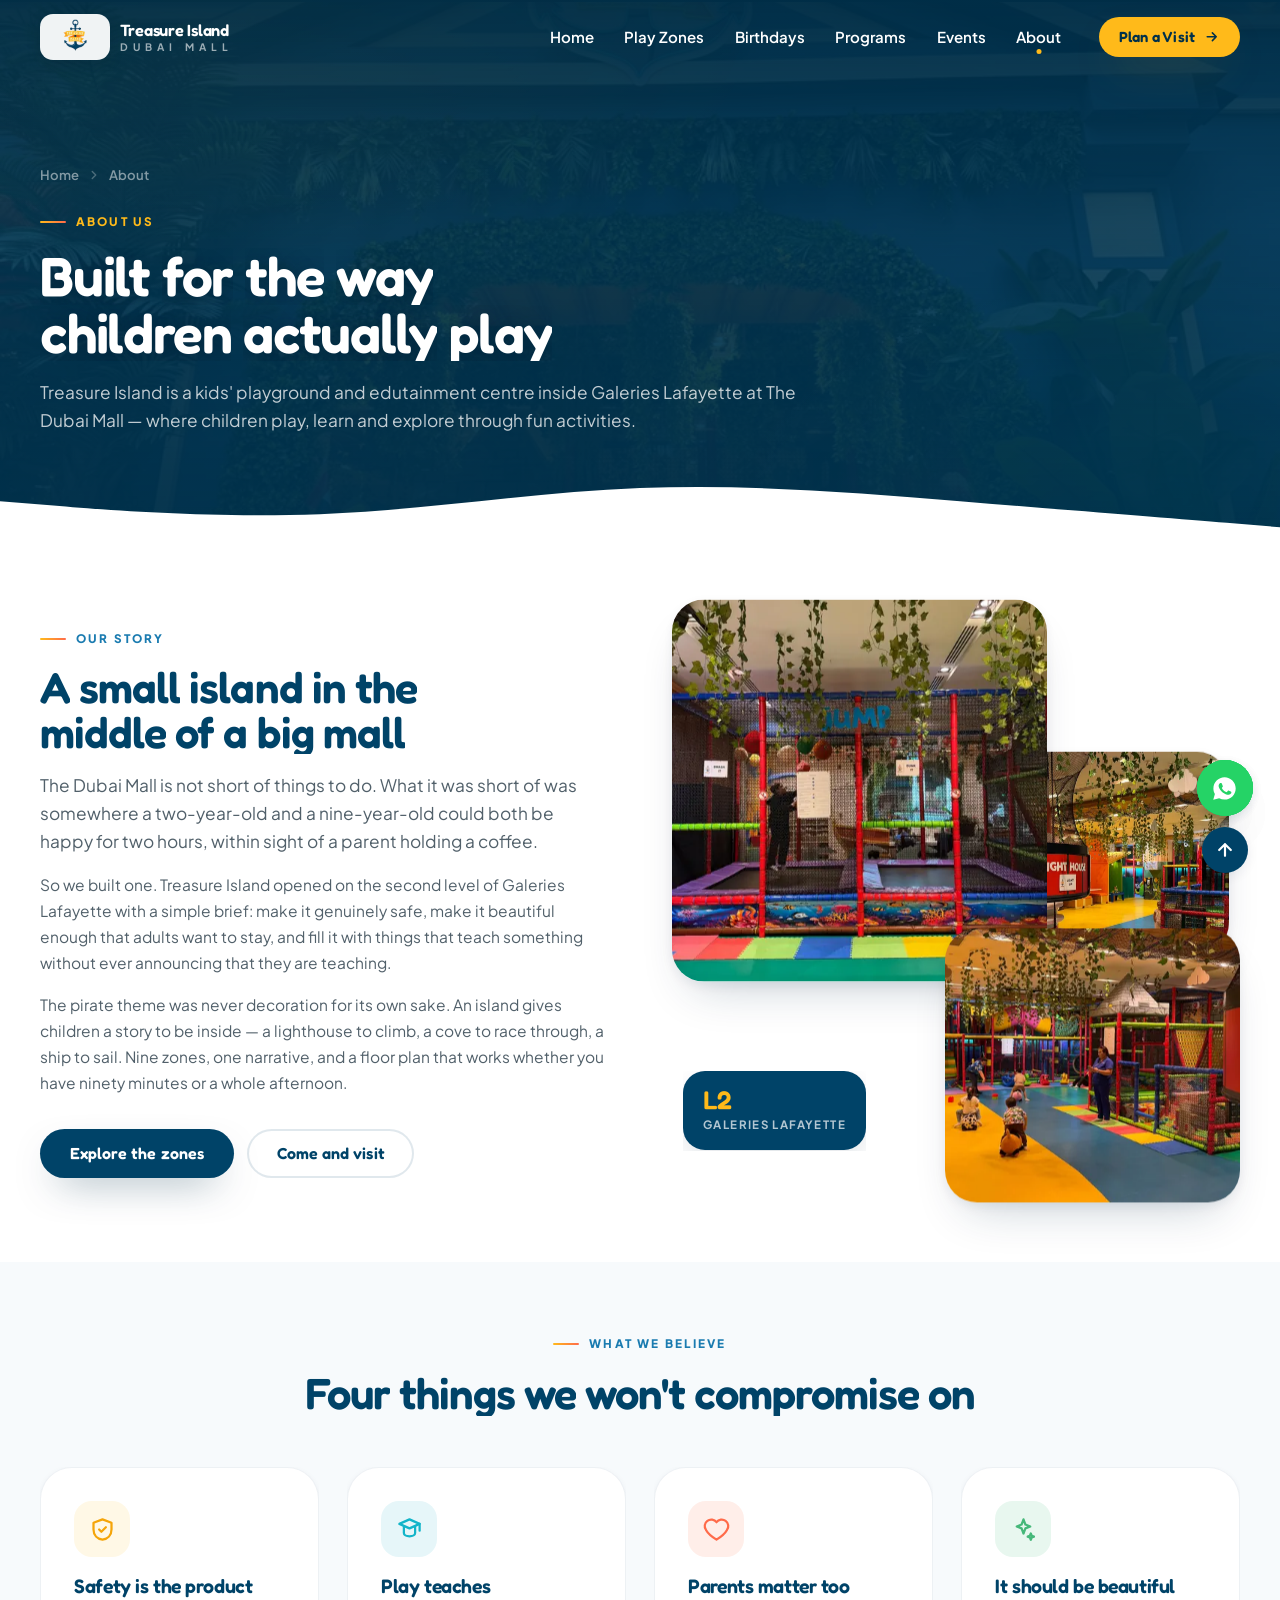
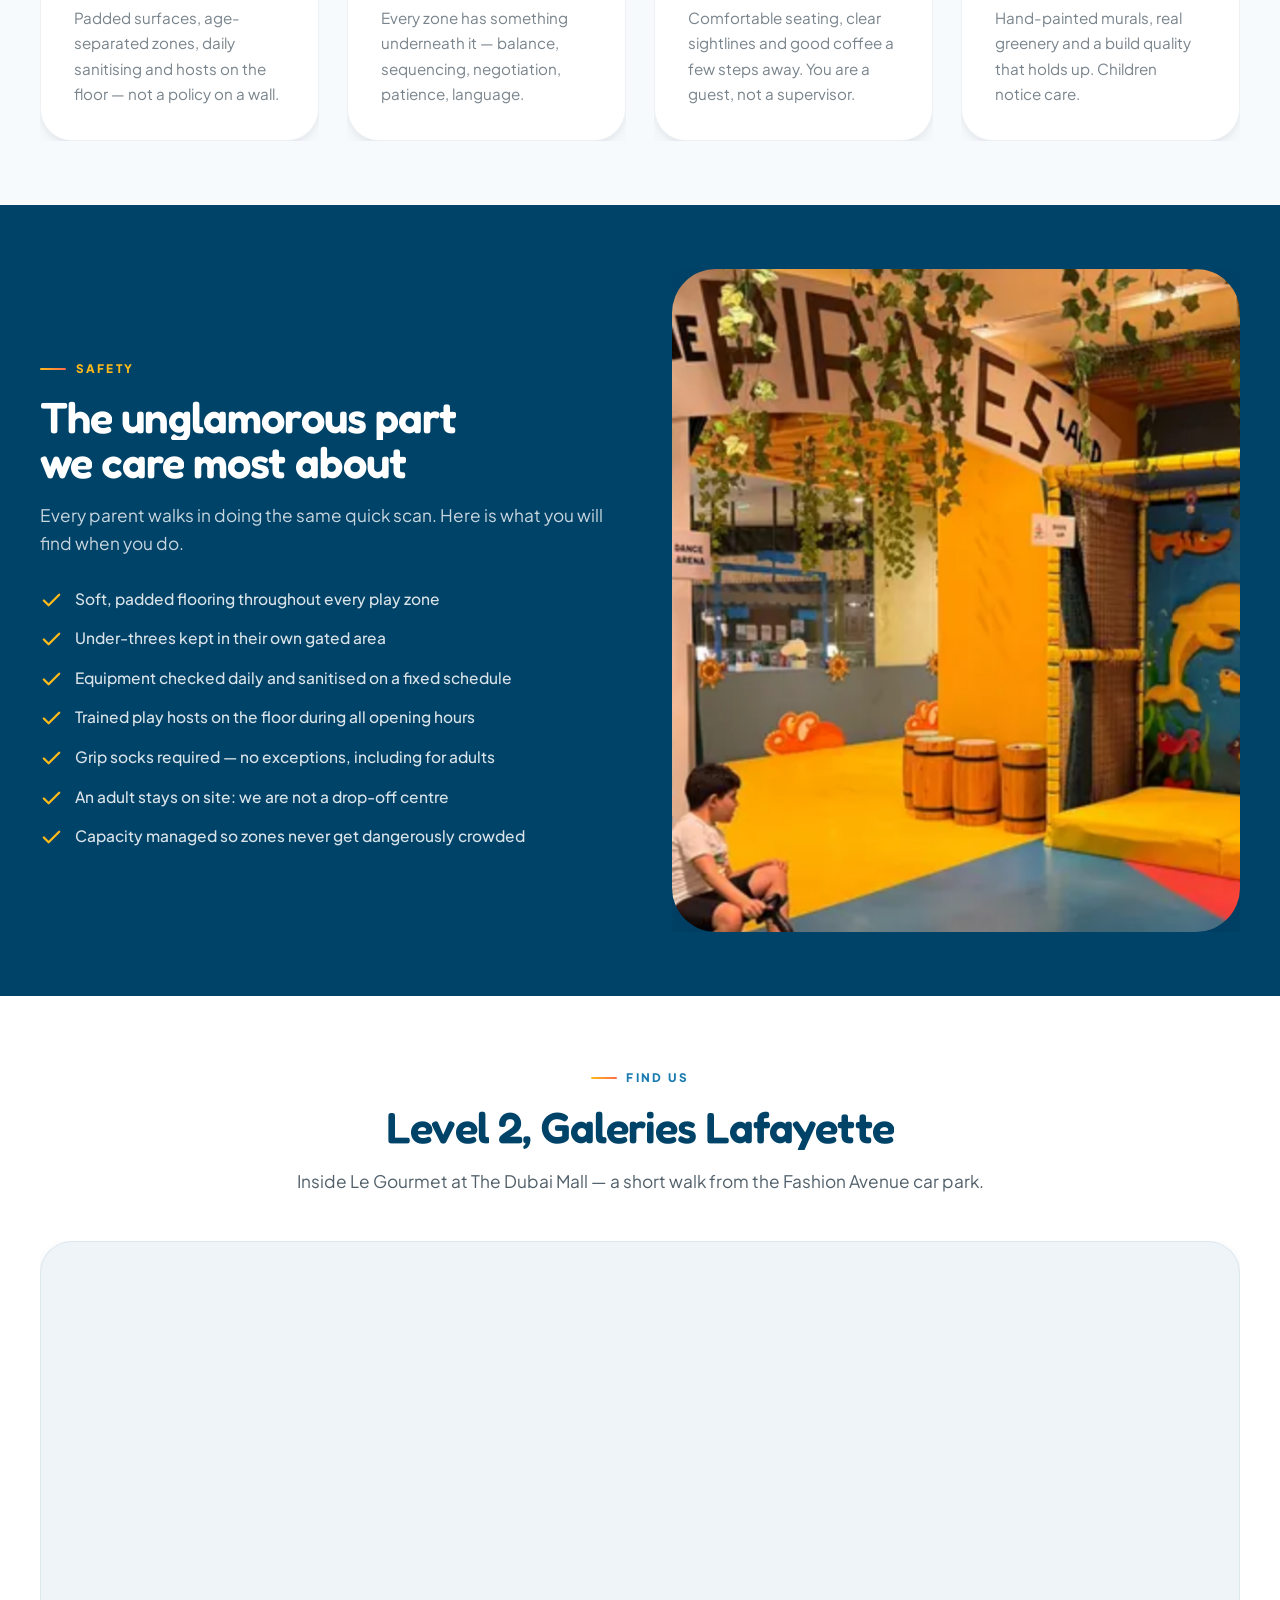
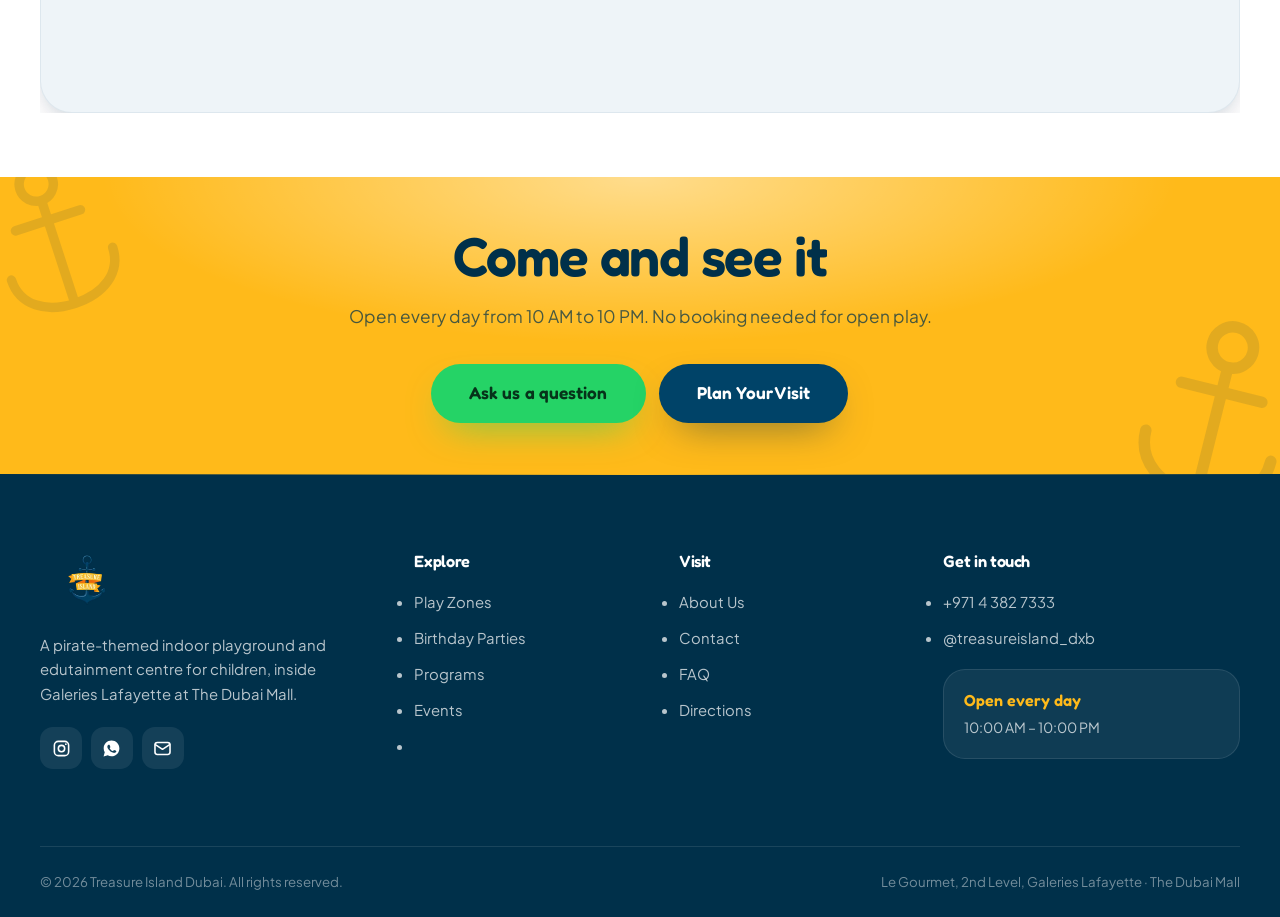
==== about.html @ 4c5856bb "One published number, and every booking button opens a real enquiry Number: +971 4 382 7333 is now t" ====
<!DOCTYPE html>
<html lang="en">
<head>
<meta charset="utf-8">
<meta name="viewport" content="width=device-width, initial-scale=1, viewport-fit=cover">
<title>About Treasure Island Dubai | Indoor Playground, Galeries Lafayette</title>
<meta name="description" content="Treasure Island is a kids indoor playground and edutainment centre on the second level of Galeries Lafayette, The Dubai Mall - built around safety, play that teaches, and parents who want to stay.">
<link rel="canonical" href="https://mohammadmarwanbalkis-sketch.github.io/treasure-island/about.html">
<meta property="og:url" content="https://mohammadmarwanbalkis-sketch.github.io/treasure-island/about.html">
<meta property="og:site_name" content="Treasure Island Dubai">
<meta name="twitter:title" content="About Treasure Island Dubai | Indoor Playground, Galeries Lafayette">
<meta name="twitter:description" content="Treasure Island is a kids indoor playground and edutainment centre on the second level of Galeries Lafayette, The Dubai Mall - built around safety, play that teaches, and parents who want to stay.">
<meta name="twitter:image" content="https://mohammadmarwanbalkis-sketch.github.io/treasure-island/assets/img/entrance-tall.webp">
<meta name="robots" content="index,follow,max-image-preview:large,max-snippet:-1,max-video-preview:-1">
<meta name="geo.region" content="AE-DU">
<meta name="geo.placename" content="The Dubai Mall, Downtown Dubai">
<meta name="geo.position" content="25.1972;55.2796">
<meta name="ICBM" content="25.1972, 55.2796">
<meta name="author" content="Treasure Island Dubai">
<link rel="alternate" hreflang="en-ae" href="https://mohammadmarwanbalkis-sketch.github.io/treasure-island/about.html">
<link rel="alternate" hreflang="x-default" href="https://mohammadmarwanbalkis-sketch.github.io/treasure-island/about.html">
<meta name="theme-color" content="#004368">
<meta property="og:type" content="website">
<meta property="og:title" content="About Treasure Island Dubai | Indoor Playground, Galeries Lafayette">
<meta property="og:description" content="Treasure Island is a kids indoor playground and edutainment centre on the second level of Galeries Lafayette, The Dubai Mall - built around safety, play that teaches, and parents who want to stay.">
<meta property="og:image" content="https://mohammadmarwanbalkis-sketch.github.io/treasure-island/assets/img/entrance-tall.webp">
<meta property="og:locale" content="en_AE">
<meta name="twitter:card" content="summary_large_image">
<link rel="icon" href="assets/favicon-32.png" sizes="32x32">
<link rel="apple-touch-icon" href="assets/favicon.png">
<link rel="preconnect" href="https://fonts.googleapis.com">
<link rel="preconnect" href="https://fonts.gstatic.com" crossorigin>
<link href="https://fonts.googleapis.com/css2?family=Fredoka:wght@400;500;600;700&family=Plus+Jakarta+Sans:wght@400;500;600;700;800&display=swap" rel="stylesheet">
<link rel="stylesheet" href="assets/css/style.css?v=8c6eca7e">
<script type="application/ld+json">
{
 "@context": "https://schema.org",
 "@graph": [
  {
   "@type": "Organization",
   "@id": "https://mohammadmarwanbalkis-sketch.github.io/treasure-island/#organization",
   "name": "Treasure Island Dubai",
   "url": "https://mohammadmarwanbalkis-sketch.github.io/treasure-island/",
   "logo": {
    "@id": "https://mohammadmarwanbalkis-sketch.github.io/treasure-island/#logo"
   },
   "sameAs": [
    "https://www.instagram.com/treasureisland_dxb/"
   ],
   "contactPoint": [
    {
     "@type": "ContactPoint",
     "telephone": "+97143827333",
     "contactType": "customer service",
     "areaServed": "AE",
     "availableLanguage": [
      "English",
      "Arabic"
     ]
    }
   ]
  },
  {
   "@type": [
    "AmusementPark",
    "ChildCare",
    "LocalBusiness"
   ],
   "@id": "https://mohammadmarwanbalkis-sketch.github.io/treasure-island/#business",
   "name": "Treasure Island Dubai",
   "alternateName": "Treasure Island - The Dubai Mall",
   "description": "Pirate-themed indoor playground and edutainment centre for children aged 1-10, on the second level of Galeries Lafayette at The Dubai Mall.",
   "url": "https://mohammadmarwanbalkis-sketch.github.io/treasure-island/",
   "logo": {
    "@type": "ImageObject",
    "@id": "https://mohammadmarwanbalkis-sketch.github.io/treasure-island/#logo",
    "url": "https://mohammadmarwanbalkis-sketch.github.io/treasure-island/assets/logo.png",
    "width": 420,
    "height": 290,
    "caption": "Treasure Island Dubai"
   },
   "image": [
    "https://mohammadmarwanbalkis-sketch.github.io/treasure-island/assets/img/entrance-hero.webp",
    "https://mohammadmarwanbalkis-sketch.github.io/treasure-island/assets/img/royal-carpet.webp",
    "https://mohammadmarwanbalkis-sketch.github.io/treasure-island/assets/img/hall-tall.webp"
   ],
   "telephone": "+97143827333",
   "email": "hello@treasureislanddubai.ae",
   "priceRange": "$$",
   "currenciesAccepted": "AED",
   "paymentAccepted": "Cash, Credit Card, Debit Card",
   "address": {
    "@type": "PostalAddress",
    "streetAddress": "Le Gourmet, 2nd Level, Galeries Lafayette, The Dubai Mall, Mohammed Bin Rashid Boulevard",
    "addressLocality": "Dubai",
    "addressRegion": "Dubai",
    "postalCode": "00000",
    "addressCountry": "AE"
   },
   "geo": {
    "@type": "GeoCoordinates",
    "latitude": 25.1972,
    "longitude": 55.2796
   },
   "hasMap": "https://www.google.com/maps/search/?api=1&query=Galeries+Lafayette+The+Dubai+Mall",
   "openingHoursSpecification": [
    {
     "@type": "OpeningHoursSpecification",
     "dayOfWeek": [
      "Monday",
      "Tuesday",
      "Wednesday",
      "Thursday",
      "Friday",
      "Saturday",
      "Sunday"
     ],
     "opens": "10:00",
     "closes": "22:00"
    }
   ],
   "sameAs": [
    "https://www.instagram.com/treasureisland_dxb/"
   ],
   "areaServed": [
    {
     "@type": "City",
     "name": "Dubai"
    },
    {
     "@type": "Country",
     "name": "United Arab Emirates"
    }
   ],
   "publicAccess": true,
   "isAccessibleForFree": false,
   "smokingAllowed": false,
   "audience": {
    "@type": "PeopleAudience",
    "suggestedMinAge": 1,
    "suggestedMaxAge": 10
   },
   "amenityFeature": [
    {
     "@type": "LocationFeatureSpecification",
     "name": "Nine themed play zones",
     "value": true
    },
    {
     "@type": "LocationFeatureSpecification",
     "name": "Gated toddler area for under-threes",
     "value": true
    },
    {
     "@type": "LocationFeatureSpecification",
     "name": "Supervised by trained play hosts",
     "value": true
    },
    {
     "@type": "LocationFeatureSpecification",
     "name": "Step-free wheelchair and pram access",
     "value": true
    },
    {
     "@type": "LocationFeatureSpecification",
     "name": "Birthday party rooms",
     "value": true
    },
    {
     "@type": "LocationFeatureSpecification",
     "name": "Grip socks available at reception",
     "value": true
    }
   ],
   "containsPlace": [
    {
     "@type": "Place",
     "name": "The Play Fort"
    },
    {
     "@type": "Place",
     "name": "Jump Bay"
    },
    {
     "@type": "Place",
     "name": "Create & Learn"
    },
    {
     "@type": "Place",
     "name": "The Lighthouse"
    },
    {
     "@type": "Place",
     "name": "Pirates' Cove"
    },
    {
     "@type": "Place",
     "name": "Toddler Lagoon"
    },
    {
     "@type": "Place",
     "name": "Role-Play Village"
    },
    {
     "@type": "Place",
     "name": "The Party Deck"
    },
    {
     "@type": "Place",
     "name": "The Boutique"
    }
   ],
   "parentOrganization": {
    "@id": "https://mohammadmarwanbalkis-sketch.github.io/treasure-island/#organization"
   }
  },
  {
   "@type": "WebSite",
   "@id": "https://mohammadmarwanbalkis-sketch.github.io/treasure-island/#website",
   "url": "https://mohammadmarwanbalkis-sketch.github.io/treasure-island/",
   "name": "Treasure Island Dubai",
   "publisher": {
    "@id": "https://mohammadmarwanbalkis-sketch.github.io/treasure-island/#organization"
   },
   "inLanguage": "en-AE"
  },
  {
   "@type": "BreadcrumbList",
   "@id": "https://mohammadmarwanbalkis-sketch.github.io/treasure-island/about.html#breadcrumb",
   "itemListElement": [
    {
     "@type": "ListItem",
     "position": 1,
     "name": "Home",
     "item": "https://mohammadmarwanbalkis-sketch.github.io/treasure-island/"
    },
    {
     "@type": "ListItem",
     "position": 2,
     "name": "About",
     "item": "https://mohammadmarwanbalkis-sketch.github.io/treasure-island/about.html"
    }
   ]
  },
  {
   "@type": "WebPage",
   "@id": "https://mohammadmarwanbalkis-sketch.github.io/treasure-island/about.html#webpage",
   "url": "https://mohammadmarwanbalkis-sketch.github.io/treasure-island/about.html",
   "name": "About Treasure Island Dubai | Indoor Playground, Galeries Lafayette",
   "description": "Treasure Island is a kids indoor playground and edutainment centre on the second level of Galeries Lafayette, The Dubai Mall - built around safety, play that teaches, and parents who want to stay.",
   "isPartOf": {
    "@id": "https://mohammadmarwanbalkis-sketch.github.io/treasure-island/#website"
   },
   "about": {
    "@id": "https://mohammadmarwanbalkis-sketch.github.io/treasure-island/#business"
   },
   "primaryImageOfPage": {
    "@type": "ImageObject",
    "url": "https://mohammadmarwanbalkis-sketch.github.io/treasure-island/assets/img/entrance-tall.webp"
   },
   "inLanguage": "en-AE",
   "speakable": {
    "@type": "SpeakableSpecification",
    "cssSelector": [
     "h1",
     ".lead"
    ]
   },
   "breadcrumb": {
    "@id": "https://mohammadmarwanbalkis-sketch.github.io/treasure-island/about.html#breadcrumb"
   }
  }
 ]
}
</script>
</head>
<body>

<a class="skip" href="#main">Skip to content</a>

<!-- ============ PRELOADER ============ -->
<div id="preloader">
  <div class="pl-inner">
    <svg class="pl-anchor" viewBox="0 0 100 100" aria-hidden="true">
      <circle cx="50" cy="18" r="9"/>
      <path d="M50 27v55"/>
      <path d="M32 38h36"/>
      <path d="M22 62c0 14 12 22 28 22s28-8 28-22"/>
      <path d="M22 62l-8 6 2-11M78 62l8 6-2-11"/>
    </svg>
    <div class="pl-word">Treasure Island</div>
    <div class="pl-bar"><i></i></div>
  </div>
</div>

<div class="progress" aria-hidden="true"></div>


<div class="progress" aria-hidden="true"></div>

<!-- ============ NAV ============ -->
<header class="nav">
  <div class="nav-in">
    <a class="brand" href="index.html" aria-label="Treasure Island Dubai — home">
      <img src="assets/logo@180.webp" alt="Treasure Island Dubai" width="66" height="46">
      <span class="brand-txt"><b>Treasure Island</b><span>Dubai Mall</span></span>
    </a>
    <nav class="nav-links" aria-label="Main">
      <a href="index.html">Home</a>
      <a href="play.html">Play Zones</a>
      <a href="birthdays.html">Birthdays</a>
      <a href="programs.html">Programs</a>
      <a href="events.html">Events</a>
      <a href="about.html">About</a>
    </nav>
    <div class="nav-cta">
      <a class="btn btn--gold btn--sm" href="contact.html" data-magnet="0.24">
        Plan a Visit
        <svg class="i-arrow" viewBox="0 0 24 24" fill="none" stroke="currentColor" stroke-width="2.4" stroke-linecap="round" stroke-linejoin="round" aria-hidden="true"><path d="M5 12h14M13 6l6 6-6 6"/></svg>
      </a>
      <button class="burger" aria-label="Open menu" aria-expanded="false" aria-controls="drawer"><i></i><i></i><i></i></button>
    </div>
  </div>
</header>

<!-- ============ MOBILE DRAWER ============ -->
<div class="drawer" id="drawer">
  <div></div>
  <nav class="drawer-links" aria-label="Mobile">
    <a href="index.html"><em>01</em> Home</a>
    <a href="play.html"><em>02</em> Play Zones</a>
    <a href="birthdays.html"><em>03</em> Birthdays</a>
    <a href="programs.html"><em>04</em> Programs</a>
    <a href="events.html"><em>05</em> Events</a>
    <a href="about.html"><em>06</em> About</a>
    <a href="contact.html"><em>07</em> Contact</a>
  </nav>
  <div class="drawer-foot">
    <div class="btn-row">
      <a class="btn btn--gold" href="https://wa.me/97143827333?text=Hello%20Treasure%20Island%2C%0A%0AI%27d%20like%20to%20know%20more%20about%20Treasure%20Island%20at%20The%20Dubai%20Mall.%0A%0A%E2%80%94%20Sent%20from%20the%20Treasure%20Island%20website" target="_blank" rel="noopener">
        <svg viewBox="0 0 24 24" fill="currentColor" aria-hidden="true"><path d="M12.04 2C6.58 2 2.13 6.45 2.13 11.91c0 1.75.46 3.45 1.32 4.95L2 22l5.25-1.38a9.9 9.9 0 004.79 1.22h.01c5.46 0 9.91-4.45 9.91-9.91S17.5 2 12.04 2zm5.8 14.13c-.24.68-1.42 1.31-1.95 1.36-.5.05-.98.24-3.3-.69-2.78-1.1-4.55-3.94-4.69-4.12-.14-.19-1.12-1.49-1.12-2.84s.71-2.02.96-2.29c.25-.28.55-.35.73-.35.18 0 .37 0 .53.01.17.01.4-.06.63.48.24.57.8 1.97.87 2.11.07.14.12.31.02.5-.09.19-.14.31-.28.47-.14.17-.3.37-.42.5-.14.14-.29.29-.12.57.16.28.73 1.2 1.56 1.94 1.07.95 1.98 1.25 2.26 1.39.28.14.44.12.61-.07.17-.19.7-.82.89-1.1.18-.28.37-.23.62-.14.25.09 1.61.76 1.89.9.28.14.46.21.53.33.07.11.07.65-.17 1.33z"/></svg>
        WhatsApp Us
      </a>
      <a class="btn btn--light" href="tel:+97143827333">Call</a>
    </div>
    <div class="drawer-meta">
      <span>Le Gourmet, 2nd Level, Galeries Lafayette</span>
      <span>The Dubai Mall · Open daily 10 AM – 10 PM</span>
      <a href="https://www.instagram.com/treasureisland_dxb/" target="_blank" rel="noopener">@treasureisland_dxb</a>
    </div>
  </div>
</div>


<main id="main">

<section class="phead">
  <img class="phead-img" src="assets/img/entrance-hero@900.webp" alt="" aria-hidden="true" data-px="0.1" loading="eager" decoding="async" srcset="assets/img/entrance-hero@500.webp 500w, assets/img/entrance-hero@700.webp 700w, assets/img/entrance-hero@900.webp 900w, assets/img/entrance-hero.webp 1200w" sizes="(max-width:640px) 51vw, 68vw">
  <div class="shell">
    <div class="crumbs">
      <a href="index.html">Home</a>
      <svg viewBox="0 0 24 24" fill="none" stroke="currentColor" stroke-width="2.4" stroke-linecap="round" stroke-linejoin="round"><path d="M9 18l6-6-6-6"/></svg>
      <span>About</span>
    </div>
    <span class="eyebrow eyebrow--light">About us</span>
    <h1 class="split" style="margin-top:1rem">Built for the way<br>children actually play</h1>
    <p class="lead">Treasure Island is a kids' playground and edutainment centre inside Galeries Lafayette at The Dubai Mall — where children play, learn and explore through fun activities.</p>
  </div>
  <div class="wave wave--bottom" aria-hidden="true">
    <svg viewBox="0 0 1440 110" preserveAspectRatio="none"><path fill="#ffffff" d="M0,64L60,69.3C120,75,240,85,360,80C480,75,600,53,720,48C840,43,960,53,1080,64C1200,75,1320,85,1380,90.7L1440,96L1440,110L0,110Z"/></svg>
  </div>
</section>
<section class="section">
  <div class="shell split-sec">
    <div class="split-copy">
      <span class="eyebrow">Our story</span>
      <h2 class="split" style="margin-top:1rem">A small island in the<br>middle of a big mall</h2>
      <p class="lead" style="margin-top:1.1rem">
        The Dubai Mall is not short of things to do. What it was short of was somewhere a
        two-year-old and a nine-year-old could both be happy for two hours, within sight of a
        parent holding a coffee.
      </p>
      <p style="margin-top:1rem;color:var(--ink-70)">
        So we built one. Treasure Island opened on the second level of Galeries Lafayette with a
        simple brief: make it genuinely safe, make it beautiful enough that adults want to stay,
        and fill it with things that teach something without ever announcing that they are teaching.
      </p>
      <p style="margin-top:1rem;color:var(--ink-70)">
        The pirate theme was never decoration for its own sake. An island gives children a story
        to be inside — a lighthouse to climb, a cove to race through, a ship to sail. Nine zones,
        one narrative, and a floor plan that works whether you have ninety minutes or a whole afternoon.
      </p>
      <div class="btn-row" style="margin-top:2rem">
        <a class="btn btn--navy" href="play.html" data-magnet="0.24">Explore the zones</a>
        <a class="btn btn--ghost" href="contact.html">Come and visit</a>
      </div>
    </div>
    <div class="split-media">
      <div class="collage">
        <figure class="c1" data-px="0.06" data-tilt="5"><img class="lazy" src="assets/img/jump-tall@900.webp" srcset="assets/img/jump-tall@500.webp 500w, assets/img/jump-tall@700.webp 700w, assets/img/jump-tall@900.webp 900w, assets/img/jump-tall.webp 1200w" sizes="(max-width:900px) 72vw, 36vw" alt="The Treasure Island entrance archway" loading="lazy" decoding="async" width="500" height="667"></figure>
        <figure class="c2" data-px="-0.1"><img class="lazy" src="assets/img/hall-06@900.webp" srcset="assets/img/hall-06@500.webp 500w, assets/img/hall-06@700.webp 700w, assets/img/hall-06@900.webp 900w, assets/img/hall-06.webp 1200w" sizes="(max-width:900px) 72vw, 36vw" alt="The main play hall" loading="lazy" decoding="async" width="900" height="675"></figure>
        <figure class="c3" data-px="0.14"><img class="lazy" src="assets/img/lighthouse-03@900.webp" srcset="assets/img/lighthouse-03@500.webp 500w, assets/img/lighthouse-03@700.webp 700w, assets/img/lighthouse-03@900.webp 900w, assets/img/lighthouse-03.webp 1200w" sizes="(max-width:900px) 72vw, 36vw" alt="The lighthouse tower" loading="lazy" decoding="async" width="500" height="667"></figure>
        <div class="collage-badge" data-reveal="scale"><b>L2</b><span>Galeries Lafayette</span></div>
      </div>
    </div>
  </div>
</section>

<section class="section section--paper">
  <div class="shell">
    <div class="sec-head sec-head--center">
      <span class="eyebrow eyebrow--center">What we believe</span>
      <h2 class="split">Four things we won't compromise on</h2>
    </div>
    <div class="grid g-4" style="margin-top:clamp(2.2rem,4vw,3.2rem)" data-stagger="110">
      <div class="feat" data-reveal data-tilt="6"><div class="feat-ico"><svg viewBox="0 0 24 24" fill="none" stroke="currentColor" stroke-width="2" stroke-linecap="round" stroke-linejoin="round" aria-hidden="true"><path d="M12 3l8 3v6c0 5-3.4 8.3-8 9-4.6-.7-8-4-8-9V6l8-3z"/><path d="M9 12l2 2 4-4"/></svg></div><h3>Safety is the product</h3><p>Padded surfaces, age-separated zones, daily sanitising and hosts on the floor — not a policy on a wall.</p></div>
      <div class="feat feat--c1" data-reveal data-tilt="6"><div class="feat-ico"><svg viewBox="0 0 24 24" fill="none" stroke="currentColor" stroke-width="2" stroke-linecap="round" stroke-linejoin="round" aria-hidden="true"><path d="M3 7l9-4 9 4-9 4-9-4z"/><path d="M7 9.5V15c0 1.7 2.2 3 5 3s5-1.3 5-3V9.5"/><path d="M21 7v6"/></svg></div><h3>Play teaches</h3><p>Every zone has something underneath it — balance, sequencing, negotiation, patience, language.</p></div>
      <div class="feat feat--c2" data-reveal data-tilt="6"><div class="feat-ico"><svg viewBox="0 0 24 24" fill="none" stroke="currentColor" stroke-width="2" stroke-linecap="round" stroke-linejoin="round" aria-hidden="true"><path d="M12 21s-7-4.35-9.33-8.6A5.5 5.5 0 0112 5.5a5.5 5.5 0 019.33 6.9C19 16.65 12 21 12 21z"/></svg></div><h3>Parents matter too</h3><p>Comfortable seating, clear sightlines and good coffee a few steps away. You are a guest, not a supervisor.</p></div>
      <div class="feat feat--c3" data-reveal data-tilt="6"><div class="feat-ico"><svg viewBox="0 0 24 24" fill="none" stroke="currentColor" stroke-width="2" stroke-linecap="round" stroke-linejoin="round" aria-hidden="true"><path d="M12 3l1.7 4.6L18 9.3l-4.3 1.7L12 15.6l-1.7-4.6L6 9.3l4.3-1.7L12 3z"/><path d="M18.5 15.5l.8 2 2 .8-2 .8-.8 2-.8-2-2-.8 2-.8.8-2z"/></svg></div><h3>It should be beautiful</h3><p>Hand-painted murals, real greenery and a build quality that holds up. Children notice care.</p></div>
    </div>
  </div>
</section>

<section class="section section--navy">
  <div class="shell split-sec split-sec--rev">
    <div class="split-copy">
      <span class="eyebrow eyebrow--light">Safety</span>
      <h2 class="split" style="margin-top:1rem">The unglamorous part<br>we care most about</h2>
      <p class="lead" style="margin-top:1.1rem">
        Every parent walks in doing the same quick scan. Here is what you will find when you do.
      </p>
      <ul class="checks" data-stagger="70">
        <li data-reveal><svg viewBox="0 0 24 24" fill="none" stroke="currentColor" stroke-width="2.4" stroke-linecap="round" stroke-linejoin="round" aria-hidden="true"><path d="M20 6L9 17l-5-5"/></svg>Soft, padded flooring throughout every play zone</li>
        <li data-reveal><svg viewBox="0 0 24 24" fill="none" stroke="currentColor" stroke-width="2.4" stroke-linecap="round" stroke-linejoin="round" aria-hidden="true"><path d="M20 6L9 17l-5-5"/></svg>Under-threes kept in their own gated area</li>
        <li data-reveal><svg viewBox="0 0 24 24" fill="none" stroke="currentColor" stroke-width="2.4" stroke-linecap="round" stroke-linejoin="round" aria-hidden="true"><path d="M20 6L9 17l-5-5"/></svg>Equipment checked daily and sanitised on a fixed schedule</li>
        <li data-reveal><svg viewBox="0 0 24 24" fill="none" stroke="currentColor" stroke-width="2.4" stroke-linecap="round" stroke-linejoin="round" aria-hidden="true"><path d="M20 6L9 17l-5-5"/></svg>Trained play hosts on the floor during all opening hours</li>
        <li data-reveal><svg viewBox="0 0 24 24" fill="none" stroke="currentColor" stroke-width="2.4" stroke-linecap="round" stroke-linejoin="round" aria-hidden="true"><path d="M20 6L9 17l-5-5"/></svg>Grip socks required — no exceptions, including for adults</li>
        <li data-reveal><svg viewBox="0 0 24 24" fill="none" stroke="currentColor" stroke-width="2.4" stroke-linecap="round" stroke-linejoin="round" aria-hidden="true"><path d="M20 6L9 17l-5-5"/></svg>An adult stays on site: we are not a drop-off centre</li>
        <li data-reveal><svg viewBox="0 0 24 24" fill="none" stroke="currentColor" stroke-width="2.4" stroke-linecap="round" stroke-linejoin="round" aria-hidden="true"><path d="M20 6L9 17l-5-5"/></svg>Capacity managed so zones never get dangerously crowded</li>
      </ul>
    </div>
    <div class="split-media" data-reveal="mask">
      <figure style="border-radius:var(--r-xl);overflow:hidden;box-shadow:var(--sh-3);aspect-ratio:3/3.5"><img class="lazy" src="assets/img/cove-04@900.webp" srcset="assets/img/cove-04@500.webp 500w, assets/img/cove-04@700.webp 700w, assets/img/cove-04@900.webp 900w, assets/img/cove-04.webp 1200w" sizes="(max-width:900px) 72vw, 36vw" alt="The gated toddler area" loading="lazy" decoding="async" width="900" height="1200" style="width:100%;height:100%;object-fit:cover" data-zoom="0.08"></figure>
    </div>
  </div>
</section>

<section class="section">
  <div class="shell">
    <div class="sec-head sec-head--center">
      <span class="eyebrow eyebrow--center">Find us</span>
      <h2 class="split">Level 2, Galeries Lafayette</h2>
      <p class="lead">Inside Le Gourmet at The Dubai Mall — a short walk from the Fashion Avenue car park.</p>
    </div>
    <div class="map-wrap" style="margin-top:clamp(2rem,3.6vw,2.8rem)" data-reveal="scale">
      <iframe title="Map showing Treasure Island at Galeries Lafayette, The Dubai Mall"
        src="https://www.google.com/maps?q=Galeries%20Lafayette%20The%20Dubai%20Mall&output=embed"
        loading="lazy" referrerpolicy="no-referrer-when-downgrade" allowfullscreen></iframe>
    </div>
  </div>
</section>
<section class="cta-band">
  <svg class="cta-anchor a1" viewBox="0 0 100 100" fill="none" stroke="currentColor" stroke-width="5" stroke-linecap="round" aria-hidden="true"><circle cx="50" cy="18" r="9"/><path d="M50 27v55M32 38h36M22 62c0 14 12 22 28 22s28-8 28-22"/></svg><svg class="cta-anchor a2" viewBox="0 0 100 100" fill="none" stroke="currentColor" stroke-width="5" stroke-linecap="round" aria-hidden="true"><circle cx="50" cy="18" r="9"/><path d="M50 27v55M32 38h36M22 62c0 14 12 22 28 22s28-8 28-22"/></svg>
  <div class="shell">
    <h2 class="split">Come and see it</h2>
    <p class="lead">Open every day from 10 AM to 10 PM. No booking needed for open play.</p>
    <div class="btn-row btn-row--center">
      <a class="btn btn--wa btn--lg" href="https://wa.me/97143827333?text=Hello%20Treasure%20Island%2C%0A%0AI%20have%20a%20question%20about%20Treasure%20Island.%0A%0A%E2%80%A2%20My%20question%3A%0A%0A%E2%80%94%20Sent%20from%20the%20Treasure%20Island%20website" target="_blank" rel="noopener" data-magnet="0.3">Ask us a question</a>
      <a class="btn btn--navy btn--lg" href="contact.html" data-magnet="0.26">Plan Your Visit</a>
    </div>
  </div>
</section>

</main>

<!-- ============ FOOTER ============ -->
<footer class="footer">
  <div class="shell foot-grid">
    <div class="foot-brand foot">
      <img src="assets/logo@180.webp" alt="Treasure Island Dubai" width="93" height="64">
      <p>A pirate-themed indoor playground and edutainment centre for children, inside Galeries Lafayette at The Dubai Mall.</p>
      <div class="socials">
        <a href="https://www.instagram.com/treasureisland_dxb/" target="_blank" rel="noopener" aria-label="Instagram">
          <svg viewBox="0 0 24 24" fill="none" stroke="currentColor" stroke-width="2"><rect x="3" y="3" width="18" height="18" rx="5"/><circle cx="12" cy="12" r="4"/><circle cx="17.5" cy="6.5" r="1.1" fill="currentColor" stroke="none"/></svg>
        </a>
        <a href="https://wa.me/97143827333?text=Hello%20Treasure%20Island%2C%0A%0AI%27d%20like%20to%20know%20more%20about%20Treasure%20Island%20at%20The%20Dubai%20Mall.%0A%0A%E2%80%94%20Sent%20from%20the%20Treasure%20Island%20website" target="_blank" rel="noopener" aria-label="WhatsApp">
          <svg viewBox="0 0 24 24" fill="currentColor"><path d="M12.04 2C6.58 2 2.13 6.45 2.13 11.91c0 1.75.46 3.45 1.32 4.95L2 22l5.25-1.38a9.9 9.9 0 004.79 1.22h.01c5.46 0 9.91-4.45 9.91-9.91S17.5 2 12.04 2zm5.8 14.13c-.24.68-1.42 1.31-1.95 1.36-.5.05-.98.24-3.3-.69-2.78-1.1-4.55-3.94-4.69-4.12-.14-.19-1.12-1.49-1.12-2.84s.71-2.02.96-2.29c.25-.28.55-.35.73-.35.18 0 .37 0 .53.01.17.01.4-.06.63.48.24.57.8 1.97.87 2.11.07.14.12.31.02.5-.09.19-.14.31-.28.47-.14.17-.3.37-.42.5-.14.14-.29.29-.12.57.16.28.73 1.2 1.56 1.94 1.07.95 1.98 1.25 2.26 1.39.28.14.44.12.61-.07.17-.19.7-.82.89-1.1.18-.28.37-.23.62-.14.25.09 1.61.76 1.89.9.28.14.46.21.53.33.07.11.07.65-.17 1.33z"/></svg>
        </a>
        <a href="mailto:hello@treasureislanddubai.ae" aria-label="Email">
          <svg viewBox="0 0 24 24" fill="none" stroke="currentColor" stroke-width="2" stroke-linecap="round" stroke-linejoin="round"><rect x="2.5" y="4.5" width="19" height="15" rx="3"/><path d="M3 7l9 6 9-6"/></svg>
        </a>
      </div>
    </div>

    <div class="foot">
      <h4>Explore</h4>
      <ul>
        <li><a href="play.html">Play Zones</a></li>
        <li><a href="birthdays.html">Birthday Parties</a></li>
        <li><a href="programs.html">Programs</a></li>
        <li><a href="events.html">Events</a></li>
        <li></li>
      </ul>
    </div>

    <div class="foot">
      <h4>Visit</h4>
      <ul>
        <li><a href="about.html">About Us</a></li>
        <li><a href="contact.html">Contact</a></li>
        <li><a href="contact.html#faq">FAQ</a></li>
        <li><a href="https://maps.google.com/?q=Galeries+Lafayette+The+Dubai+Mall" target="_blank" rel="noopener">Directions</a></li>
      </ul>
    </div>

    <div class="foot">
      <h4>Get in touch</h4>
      <ul>
        <li><a href="tel:+97143827333">+971 4 382 7333</a></li>
        <li><a href="https://www.instagram.com/treasureisland_dxb/" target="_blank" rel="noopener">@treasureisland_dxb</a></li>
      </ul>
      <div class="foot-hours">
        <b>Open every day</b>
        <span>10:00 AM – 10:00 PM</span>
      </div>
    </div>
  </div>

  <div class="shell foot-bottom">
    <span>© <span data-year></span> Treasure Island Dubai. All rights reserved.</span>
    <span>Le Gourmet, 2nd Level, Galeries Lafayette · The Dubai Mall</span>
  </div>
</footer>

<!-- ============ FLOATING ACTIONS ============ -->
<div class="floaties">
  <a class="fab fab--wa" href="https://wa.me/97143827333?text=Hello%20Treasure%20Island%2C%0A%0AI%27d%20like%20to%20know%20more%20about%20Treasure%20Island%20at%20The%20Dubai%20Mall.%0A%0A%E2%80%94%20Sent%20from%20the%20Treasure%20Island%20website" target="_blank" rel="noopener" aria-label="Chat on WhatsApp">
    <span class="fab-tip">Chat with us</span>
    <svg viewBox="0 0 24 24" fill="currentColor" aria-hidden="true"><path d="M12.04 2C6.58 2 2.13 6.45 2.13 11.91c0 1.75.46 3.45 1.32 4.95L2 22l5.25-1.38a9.9 9.9 0 004.79 1.22h.01c5.46 0 9.91-4.45 9.91-9.91S17.5 2 12.04 2zm5.8 14.13c-.24.68-1.42 1.31-1.95 1.36-.5.05-.98.24-3.3-.69-2.78-1.1-4.55-3.94-4.69-4.12-.14-.19-1.12-1.49-1.12-2.84s.71-2.02.96-2.29c.25-.28.55-.35.73-.35.18 0 .37 0 .53.01.17.01.4-.06.63.48.24.57.8 1.97.87 2.11.07.14.12.31.02.5-.09.19-.14.31-.28.47-.14.17-.3.37-.42.5-.14.14-.29.29-.12.57.16.28.73 1.2 1.56 1.94 1.07.95 1.98 1.25 2.26 1.39.28.14.44.12.61-.07.17-.19.7-.82.89-1.1.18-.28.37-.23.62-.14.25.09 1.61.76 1.89.9.28.14.46.21.53.33.07.11.07.65-.17 1.33z"/></svg>
  </a>
  <button class="fab fab--top" aria-label="Back to top" onclick="window.scrollTo({top:0,behavior:'smooth'})">
    <svg viewBox="0 0 24 24" fill="none" stroke="currentColor" stroke-width="2.6" stroke-linecap="round" stroke-linejoin="round" aria-hidden="true"><path d="M12 19V5M5 12l7-7 7 7"/></svg>
  </button>
</div>


<!-- ============ FLOATING ACTIONS ============ -->
<div class="floaties">
  <a class="fab fab--wa" href="https://wa.me/97143827333?text=Hello%20Treasure%20Island%2C%0A%0AI%27d%20like%20to%20know%20more%20about%20Treasure%20Island%20at%20The%20Dubai%20Mall.%0A%0A%E2%80%94%20Sent%20from%20the%20Treasure%20Island%20website" target="_blank" rel="noopener" aria-label="Chat on WhatsApp">
    <span class="fab-tip">Chat with us</span>
    <svg viewBox="0 0 24 24" fill="currentColor" aria-hidden="true"><path d="M12.04 2C6.58 2 2.13 6.45 2.13 11.91c0 1.75.46 3.45 1.32 4.95L2 22l5.25-1.38a9.9 9.9 0 004.79 1.22h.01c5.46 0 9.91-4.45 9.91-9.91S17.5 2 12.04 2zm5.8 14.13c-.24.68-1.42 1.31-1.95 1.36-.5.05-.98.24-3.3-.69-2.78-1.1-4.55-3.94-4.69-4.12-.14-.19-1.12-1.49-1.12-2.84s.71-2.02.96-2.29c.25-.28.55-.35.73-.35.18 0 .37 0 .53.01.17.01.4-.06.63.48.24.57.8 1.97.87 2.11.07.14.12.31.02.5-.09.19-.14.31-.28.47-.14.17-.3.37-.42.5-.14.14-.29.29-.12.57.16.28.73 1.2 1.56 1.94 1.07.95 1.98 1.25 2.26 1.39.28.14.44.12.61-.07.17-.19.7-.82.89-1.1.18-.28.37-.23.62-.14.25.09 1.61.76 1.89.9.28.14.46.21.53.33.07.11.07.65-.17 1.33z"/></svg>
  </a>
  <button class="fab fab--top" aria-label="Back to top" onclick="window.scrollTo({top:0,behavior:'smooth'})">
    <svg viewBox="0 0 24 24" fill="none" stroke="currentColor" stroke-width="2.6" stroke-linecap="round" stroke-linejoin="round" aria-hidden="true"><path d="M12 19V5M5 12l7-7 7 7"/></svg>
  </button>
</div>

<script src="assets/js/app.js?v=afd42843" defer></script>
</body>
</html>
---- assets/css/style.css ----
/* ============================================================
   TREASURE ISLAND DUBAI — Design System
   Brand: navy #004368 · gold #FFBA1A · white
   Author: built for Treasure Island, Galeries Lafayette, Dubai Mall
   ============================================================ */

/* ---------- 1. TOKENS ---------- */
:root{
  /* brand */
  --navy:#004368;
  --navy-900:#00304a;
  --navy-700:#0a5580;
  --navy-500:#1a7bb0;
  --gold:#FFBA1A;
  --gold-600:#F5A50A;
  --gold-200:#ffe9b3;
  --gold-50:#fff8e6;

  /* playful accents (from the venue's floor + props) */
  --coral:#FF6B4A;
  --aqua:#12B5C9;
  --leaf:#46B87A;
  --grape:#8B5CF6;
  --sun:#FFD166;

  /* neutrals */
  --white:#ffffff;
  --paper:#F7FAFC;
  --paper-2:#EEF4F8;
  --ink:#0E2231;
  --ink-70:rgba(14,34,49,.72);
  --ink-55:rgba(14,34,49,.56);
  --ink-35:rgba(14,34,49,.34);
  --line:rgba(0,67,104,.12);
  --line-2:rgba(0,67,104,.07);

  /* type */
  --display:'Fredoka','Baloo 2',-apple-system,'Segoe UI',system-ui,sans-serif;
  --body:'Plus Jakarta Sans',-apple-system,BlinkMacSystemFont,'Segoe UI',Roboto,Helvetica,Arial,sans-serif;

  /* fluid scale */
  --fs-hero:clamp(2.4rem,4.7vw,4.3rem);
  --fs-h1:clamp(2.2rem,4.3vw,3.9rem);
  --fs-h2:clamp(1.85rem,3.4vw,3.05rem);
  --fs-h3:clamp(1.35rem,2.2vw,1.95rem);
  --fs-h4:clamp(1.12rem,1.5vw,1.35rem);
  --fs-lead:clamp(1.03rem,1.35vw,1.28rem);
  --fs-body:clamp(.97rem,1.05vw,1.06rem);
  --fs-small:clamp(.82rem,.9vw,.9rem);

  /* space */
  --gut:clamp(1.15rem,4vw,2.5rem);
  --shell:min(1280px,100% - (var(--gut) * 2));
  --shell-wide:min(1560px,100% - (var(--gut) * 2));
  --sec-y:clamp(3.1rem,6vw,6.1rem);

  /* radius + depth */
  --r-sm:14px;
  --r:22px;
  --r-lg:32px;
  --r-xl:44px;
  --r-pill:999px;
  --sh-1:0 2px 6px rgba(0,48,74,.05),0 10px 24px -12px rgba(0,48,74,.14);
  --sh-2:0 4px 12px rgba(0,48,74,.07),0 24px 48px -20px rgba(0,48,74,.24);
  --sh-3:0 8px 22px rgba(0,48,74,.09),0 44px 80px -32px rgba(0,48,74,.34);
  --sh-gold:0 18px 44px -18px rgba(245,165,10,.65);

  /* motion */
  --e-out:cubic-bezier(.22,1,.36,1);
  --e-soft:cubic-bezier(.35,.85,.35,1);
  --e-back:cubic-bezier(.34,1.56,.64,1);
  --t:.55s var(--e-out);

  --nav-h:74px;
}

/* ---------- 2. RESET ---------- */
*,*::before,*::after{box-sizing:border-box}
html{-webkit-text-size-adjust:100%;scroll-behavior:smooth}
body,h1,h2,h3,h4,h5,p,figure,blockquote,dl,dd,ul,ol{margin:0;padding:0}
ul[class],ol[class]{list-style:none}
img,picture,svg,video{display:block;max-width:100%}
button,input,select,textarea{font:inherit;color:inherit}
button{background:none;border:0;cursor:pointer}
a{color:inherit;text-decoration:none}
:focus-visible{outline:3px solid var(--gold);outline-offset:3px;border-radius:6px}

body{
  font-family:var(--body);
  font-size:var(--fs-body);
  line-height:1.68;
  color:var(--ink);
  background:var(--white);
  overflow-x:hidden;
  -webkit-font-smoothing:antialiased;
  text-rendering:optimizeLegibility;
}
body.is-locked{overflow:hidden}

h1,h2,h3,h4,.display{
  font-family:var(--display);
  font-weight:600;
  line-height:1.03;
  letter-spacing:-.022em;
  color:var(--navy);
}
h1{font-size:var(--fs-h1)}
h2{font-size:var(--fs-h2)}
h3{font-size:var(--fs-h3)}
h4{font-size:var(--fs-h4);line-height:1.25}
p{text-wrap:pretty}
::selection{background:var(--gold);color:var(--navy-900)}

/* ---------- 3. LAYOUT ---------- */
.shell{width:var(--shell);margin-inline:auto}
.shell-wide{width:var(--shell-wide);margin-inline:auto}
.section{position:relative;padding-block:var(--sec-y)}
.section--tight{padding-block:clamp(3rem,6vw,5.5rem)}
.section--paper{background:var(--paper)}
.section--navy{background:var(--navy);color:#fff}
.section--navy h2,.section--navy h3,.section--navy h4{color:#fff}

.stack>*+*{margin-top:var(--s,1rem)}
.grid{display:grid;gap:clamp(1.1rem,2.2vw,2rem)}
.g-2{grid-template-columns:repeat(2,1fr)}
.g-3{grid-template-columns:repeat(3,1fr)}
.g-4{grid-template-columns:repeat(4,1fr)}
@media(max-width:980px){.g-3,.g-4{grid-template-columns:repeat(2,1fr)}}
@media(max-width:620px){.g-2,.g-3,.g-4{grid-template-columns:1fr}}

/* ---------- 4. TEXT BITS ---------- */
.eyebrow{
  display:inline-flex;align-items:center;gap:.6rem;
  font-family:var(--body);font-weight:800;
  font-size:.735rem;letter-spacing:.19em;text-transform:uppercase;
  color:var(--navy-500);
}
.eyebrow::before{
  content:"";width:26px;height:2px;border-radius:2px;
  background:linear-gradient(90deg,var(--gold),var(--coral));
}
.eyebrow--center{justify-content:center}
.eyebrow--light{color:var(--gold)}
.lead{font-size:var(--fs-lead);color:var(--ink-70);line-height:1.62;max-width:62ch}
.section--navy .lead{color:rgba(255,255,255,.78)}
.muted{color:var(--ink-55)}
.gold-text{color:var(--gold-600)}
.sec-head{max-width:66ch}
.sec-head--center{margin-inline:auto;text-align:center}
.sec-head .eyebrow{margin-bottom:1.1rem}
.sec-head .lead{margin-top:1.15rem}
.sec-head--center .lead{margin-inline:auto}

/* handwritten-ish underline swash */
.swash{position:relative;display:inline-block;white-space:nowrap}
.swash svg{
  position:absolute;left:-2%;bottom:-.34em;width:104%;height:.42em;
  overflow:visible;pointer-events:none;
}
.swash svg path{
  fill:none;stroke:var(--gold);stroke-width:9;stroke-linecap:round;
  stroke-dasharray:1000;stroke-dashoffset:1000;
  transition:stroke-dashoffset 1.15s var(--e-out) .25s;
}
.is-in .swash svg path,.swash.is-in svg path{stroke-dashoffset:0}

/* ---------- 5. BUTTONS ---------- */
.btn{
  position:relative;display:inline-flex;align-items:center;justify-content:center;
  gap:.6rem;padding:1.02em 1.85em;border-radius:var(--r-pill);
  font-family:var(--display);font-weight:600;font-size:1rem;letter-spacing:.005em;
  line-height:1.05;white-space:nowrap;isolation:isolate;overflow:hidden;
  transition:transform .4s var(--e-back),box-shadow .4s var(--e-out),color .3s,background-color .3s;
  will-change:transform;
}
.btn svg{width:1.05em;height:1.05em;flex:none;transition:transform .4s var(--e-back)}
.btn:hover{transform:translateY(-3px)}
.btn:active{transform:translateY(-1px) scale(.985)}
.btn::after{ /* sheen */
  content:"";position:absolute;inset:0;z-index:-1;
  background:linear-gradient(115deg,transparent 30%,rgba(255,255,255,.42) 50%,transparent 70%);
  transform:translateX(-120%);transition:transform .85s var(--e-out);
}
.btn:hover::after{transform:translateX(120%)}

.btn--gold{background:var(--gold);color:var(--navy-900);box-shadow:var(--sh-gold)}
.btn--gold:hover{background:#ffc63f;box-shadow:0 24px 54px -18px rgba(245,165,10,.8)}
.btn--navy{background:var(--navy);color:#fff;box-shadow:0 16px 40px -18px rgba(0,48,74,.7)}
.btn--navy:hover{background:var(--navy-700)}
.btn--ghost{background:transparent;color:var(--navy);box-shadow:inset 0 0 0 2px var(--line)}
.btn--ghost:hover{box-shadow:inset 0 0 0 2px var(--navy);background:rgba(0,67,104,.04)}
.btn--white{background:#fff;color:var(--navy);box-shadow:var(--sh-2)}
.btn--light{background:rgba(255,255,255,.12);color:#fff;box-shadow:inset 0 0 0 1.5px rgba(255,255,255,.32);backdrop-filter:blur(6px)}
.btn--light:hover{background:rgba(255,255,255,.2)}
.btn--wa{background:#25D366;color:#06331a;box-shadow:0 16px 38px -16px rgba(37,211,102,.75)}
.btn--wa:hover{background:#33e074}
.btn--sm{padding:.82em 1.35em;font-size:.92rem}
.btn--lg{padding:1.18em 2.2em;font-size:1.08rem}
.btn:hover svg.i-arrow{transform:translateX(4px)}

.btn-row{display:flex;flex-wrap:wrap;gap:.85rem;align-items:center}
.btn-row--center{justify-content:center}

/* text link with sliding underline */
.tlink{
  position:relative;display:inline-flex;align-items:center;gap:.45rem;
  font-weight:700;color:var(--navy);padding-bottom:2px;
}
.tlink::after{
  content:"";position:absolute;left:0;bottom:0;width:100%;height:2px;
  background:var(--gold);transform:scaleX(0);transform-origin:right;
  transition:transform .45s var(--e-out);
}
.tlink:hover::after{transform:scaleX(1);transform-origin:left}
.tlink svg{width:.95em;height:.95em;transition:transform .4s var(--e-back)}
.tlink:hover svg{transform:translateX(4px)}

/* ---------- 6. PRELOADER ---------- */
#preloader{
  position:fixed;inset:0;z-index:9999;display:grid;place-items:center;
  background:var(--navy);color:#fff;
  transition:opacity .6s ease,visibility .6s;
}
#preloader.done{opacity:0;visibility:hidden}
.pl-inner{display:grid;justify-items:center;gap:1.4rem;text-align:center}
.pl-anchor{width:96px;height:96px;overflow:visible}
.pl-anchor path,.pl-anchor circle{
  fill:none;stroke:var(--gold);stroke-width:5;stroke-linecap:round;stroke-linejoin:round;
  stroke-dasharray:420;stroke-dashoffset:420;
  animation:draw 1.5s var(--e-out) forwards;
}
@keyframes draw{to{stroke-dashoffset:0}}
.pl-word{
  font-family:var(--display);font-size:.85rem;letter-spacing:.42em;
  text-transform:uppercase;color:rgba(255,255,255,.62);
  opacity:0;animation:fadeUp .7s var(--e-out) .55s forwards;
}
@keyframes fadeUp{from{opacity:0;transform:translateY(10px)}to{opacity:1;transform:none}}
.pl-bar{width:170px;height:3px;border-radius:3px;background:rgba(255,255,255,.16);overflow:hidden}
.pl-bar i{display:block;height:100%;width:0;background:var(--gold);border-radius:3px;
  animation:load 1.5s var(--e-soft) forwards}
@keyframes load{to{width:100%}}

/* ---------- 7. NAV ---------- */
.nav{
  position:fixed;top:0;left:0;right:0;z-index:900;
  height:var(--nav-h);display:flex;align-items:center;
  transition:background-color .45s var(--e-out),box-shadow .45s,backdrop-filter .45s,transform .5s var(--e-out);
}
.nav::before{
  content:"";position:absolute;inset:0;z-index:-1;
  background:rgba(255,255,255,.86);backdrop-filter:blur(16px) saturate(150%);
  -webkit-backdrop-filter:blur(16px) saturate(150%);
  border-bottom:1px solid var(--line-2);
  opacity:0;transition:opacity .45s var(--e-out);
}
.nav.scrolled::before{opacity:1}
.nav.hidden{transform:translateY(-102%)}
.nav-in{width:var(--shell-wide);margin-inline:auto;display:flex;align-items:center;gap:1.5rem}

.brand{display:flex;align-items:center;gap:.6rem;margin-right:auto;position:relative;z-index:2}
.brand img{width:auto;height:46px;transition:transform .5s var(--e-back)}
.brand:hover img{transform:scale(1.07) rotate(-3deg)}
.brand-txt{display:grid;line-height:1.02}
.brand-txt b{font-family:var(--display);font-weight:600;font-size:1.02rem;color:var(--navy);letter-spacing:-.01em}
.brand-txt span{font-size:.6rem;letter-spacing:.2em;text-transform:uppercase;color:var(--ink-35);font-weight:700}

.nav-links{display:flex;align-items:center;gap:.15rem}
.nav-links a{
  position:relative;padding:.62rem .88rem;border-radius:var(--r-pill);
  font-weight:600;font-size:.94rem;color:var(--navy);
  transition:color .3s,background-color .3s;
}
.nav-links a::after{
  content:"";position:absolute;left:50%;bottom:.34rem;width:5px;height:5px;
  border-radius:50%;background:var(--gold);
  transform:translate(-50%,6px) scale(0);transition:transform .4s var(--e-back);
}
.nav-links a:hover{background:rgba(0,67,104,.055)}
.nav-links a:hover::after,.nav-links a.active::after{transform:translate(-50%,0) scale(1)}
.nav-links a.active{color:var(--navy)}
.nav-cta{display:flex;align-items:center;gap:.55rem}

/* nav sits above the open drawer, so it must always read as light there */
.nav.nav--drawer::before{opacity:0}
.nav.nav--drawer .nav-links a,.nav.nav--drawer .brand-txt b{color:#fff}
.nav.nav--drawer .brand-txt span{color:rgba(255,255,255,.62)}
.nav.nav--drawer .burger{background:rgba(255,255,255,.16);box-shadow:inset 0 0 0 1.5px rgba(255,255,255,.34)}
/* white chip keeps the navy anchor legible on photos and on the drawer */
.nav--light .brand img,.nav--drawer .brand img{
  background:rgba(255,255,255,.94);border-radius:13px;padding:3px 6px;
  box-shadow:0 4px 14px rgba(0,26,42,.18);
}
.nav--light.scrolled:not(.nav--drawer) .brand img{background:none;padding:0;box-shadow:none}

/* light nav — used on pages that open with a dark page header */
.nav--light .nav-links a,.nav--light .brand-txt b{color:#fff}
.nav--light .brand-txt span{color:rgba(255,255,255,.6)}
.nav--light .nav-links a:hover{background:rgba(255,255,255,.14)}
.nav--light .burger{background:rgba(255,255,255,.16);box-shadow:inset 0 0 0 1.5px rgba(255,255,255,.34);backdrop-filter:blur(8px)}
.nav--light.scrolled .nav-links a,.nav--light.scrolled .brand-txt b{color:var(--navy)}
.nav--light.scrolled .brand-txt span{color:var(--ink-35)}
.nav--light.scrolled .nav-links a:hover{background:rgba(0,67,104,.055)}
.nav--light.scrolled .burger{background:var(--navy);box-shadow:none}

.burger{
  display:none;width:46px;height:46px;border-radius:50%;
  align-items:center;justify-content:center;position:relative;z-index:2;
  background:var(--navy);color:#fff;transition:transform .4s var(--e-back),background-color .3s;
}
.burger:hover{transform:scale(1.06)}
.burger i{
  position:absolute;width:17px;height:2px;border-radius:2px;background:currentColor;
  transition:transform .45s var(--e-back),opacity .25s;
}
.burger i:nth-child(1){transform:translateY(-5px)}
.burger i:nth-child(3){transform:translateY(5px)}
.burger.open i:nth-child(1){transform:rotate(45deg)}
.burger.open i:nth-child(2){opacity:0;transform:scaleX(.4)}
.burger.open i:nth-child(3){transform:rotate(-45deg)}

/* mobile drawer */
.drawer{
  position:fixed;inset:0;z-index:880;background:var(--navy);color:#fff;
  display:grid;grid-template-rows:var(--nav-h) 1fr auto;
  clip-path:circle(0% at calc(100% - 46px) 37px);
  transition:clip-path .72s var(--e-out);
  pointer-events:none;overflow-y:auto;
}
.drawer.open{clip-path:circle(150% at calc(100% - 46px) 37px);pointer-events:auto}
.drawer-links{
  display:grid;align-content:center;gap:.15rem;
  padding:1rem var(--gut);
}
.drawer-links a{
  font-family:var(--display);font-weight:600;
  font-size:clamp(1.75rem,7.4vw,2.6rem);color:#fff;padding:.28em 0;
  display:flex;align-items:center;gap:.7rem;
  opacity:0;transform:translateY(26px);
  transition:opacity .5s var(--e-out),transform .6s var(--e-out),color .3s;
}
.drawer.open .drawer-links a{opacity:1;transform:none}
.drawer-links a em{
  font-style:normal;font-family:var(--body);font-size:.72rem;font-weight:800;
  letter-spacing:.14em;color:rgba(255,255,255,.34);
}
.drawer-links a:hover{color:var(--gold)}
.drawer-foot{
  padding:1.5rem var(--gut) calc(1.6rem + env(safe-area-inset-bottom));
  border-top:1px solid rgba(255,255,255,.14);
  display:grid;gap:1rem;
}
.drawer-foot .btn-row{gap:.6rem}
.drawer-meta{font-size:.86rem;color:rgba(255,255,255,.62);display:grid;gap:.3rem}
.drawer-meta a:hover{color:var(--gold)}

/* scroll progress rope */
.progress{
  position:fixed;top:0;left:0;height:3px;z-index:950;width:100%;
  transform:scaleX(0);transform-origin:0 50%;
  background:linear-gradient(90deg,var(--gold),var(--coral),var(--aqua));
}

/* ---------- 8. HERO ---------- */
.hero{
  position:relative;min-height:100svh;display:flex;align-items:center;
  padding-top:calc(var(--nav-h) + clamp(1.6rem,3.4vw,3rem));
  padding-bottom:clamp(5rem,9vw,8rem);
  overflow:hidden;background:var(--white);
}
.hero-bg{position:absolute;inset:0;z-index:0;overflow:hidden}
.hero-blob{
  position:absolute;border-radius:50%;filter:blur(70px);opacity:.5;
  will-change:transform;
}
.hero-blob.b1{width:46vw;height:46vw;background:var(--gold-200);top:-14vw;right:-8vw}
.hero-blob.b2{width:38vw;height:38vw;background:#cfe9f7;bottom:-14vw;left:-10vw;opacity:.75}
.hero-blob.b3{width:24vw;height:24vw;background:#ffd9cf;top:38%;left:44%;opacity:.42}
.hero-grid-dots{
  position:absolute;inset:0;opacity:.4;
  background-image:radial-gradient(circle,rgba(0,67,104,.16) 1px,transparent 1px);
  background-size:34px 34px;
  -webkit-mask-image:radial-gradient(ellipse 70% 60% at 50% 40%,#000,transparent 75%);
  mask-image:radial-gradient(ellipse 70% 60% at 50% 40%,#000,transparent 75%);
}
.hero-in{
  position:relative;z-index:2;width:var(--shell-wide);margin-inline:auto;
  display:grid;grid-template-columns:1.02fr .98fr;gap:clamp(2rem,4.5vw,4.5rem);
  align-items:center;
}
.hero-copy{max-width:43ch}
.hero-badge{
  display:inline-flex;align-items:center;gap:.55rem;padding:.5rem .95rem .5rem .55rem;
  border-radius:var(--r-pill);background:#fff;box-shadow:var(--sh-1);
  border:1px solid var(--line-2);
  font-size:.8rem;font-weight:700;color:var(--navy);margin-bottom:1.3rem;
}
.hero-badge b{
  display:inline-flex;align-items:center;gap:.3rem;
  background:var(--gold);color:var(--navy-900);padding:.28rem .6rem;
  border-radius:var(--r-pill);font-size:.7rem;letter-spacing:.06em;text-transform:uppercase;
}
.hero h1{font-size:var(--fs-hero);letter-spacing:-.035em}
.hero h1 .ln{display:block;overflow:hidden}
.hero h1 .ln>span{display:block}
.hero h1 em{
  font-style:normal;position:relative;
  background:linear-gradient(100deg,var(--gold-600),var(--gold) 40%,var(--coral));
  -webkit-background-clip:text;background-clip:text;color:transparent;
}
.hero .lead{margin-top:1.4rem;max-width:44ch}
.hero .btn-row{margin-top:2rem}

.hero-stats{
  display:flex;gap:clamp(1.2rem,3vw,2.6rem);margin-top:2.6rem;flex-wrap:wrap;
  padding-top:1.7rem;border-top:1px solid var(--line);
}
.hero-stats div b{
  display:block;font-family:var(--display);font-weight:600;
  font-size:clamp(1.5rem,2.6vw,2.1rem);color:var(--navy);line-height:1;
}
.hero-stats div>span{font-size:.78rem;font-weight:700;letter-spacing:.09em;text-transform:uppercase;color:var(--ink-35)}
.hero-stats div b span{font-size:inherit;color:inherit;letter-spacing:inherit;text-transform:none}
.hero-stats div b .u{font-size:.5em;letter-spacing:.02em;margin-left:.08em}

/* hero visual */
.hero-visual{position:relative;aspect-ratio:1/1.02;max-height:min(72svh,620px);margin-left:auto;width:100%}
.hv-main{
  position:absolute;inset:0;border-radius:var(--r-xl);overflow:hidden;
  box-shadow:var(--sh-3);transform:rotate(1.4deg);
  clip-path:inset(0 0 100% 0);
  animation:hvReveal 1.25s var(--e-out) .35s forwards;
}
@keyframes hvReveal{to{clip-path:inset(0 0 0 0)}}
.hv-main img{width:100%;height:100%;object-fit:cover;will-change:transform}
.hv-main::after{
  content:"";position:absolute;inset:0;
  background:linear-gradient(to top,rgba(0,48,74,.4),transparent 46%);
}
.hv-card{
  position:absolute;z-index:3;background:#fff;border-radius:var(--r);
  box-shadow:var(--sh-2);padding:.85rem 1.1rem;display:flex;align-items:center;gap:.7rem;
  will-change:transform;
}
.hv-card b{font-family:var(--display);font-weight:600;color:var(--navy);font-size:.98rem;display:block;line-height:1.2}
.hv-card span{font-size:.74rem;color:var(--ink-55);font-weight:600}
.hv-card i{
  width:38px;height:38px;border-radius:12px;display:grid;place-items:center;flex:none;
  background:var(--gold-50);color:var(--gold-600);
}
.hv-card i svg{width:20px;height:20px}
.hv-card--1{left:-4%;top:12%;animation:float1 6s ease-in-out infinite}
.hv-card--2{right:-5%;bottom:22%;animation:float2 7s ease-in-out infinite}
@keyframes float1{0%,100%{transform:translateY(0)}50%{transform:translateY(-13px)}}
@keyframes float2{0%,100%{transform:translateY(0)}50%{transform:translateY(11px)}}

.hv-logo{
  position:absolute;right:-3%;top:-4%;width:clamp(84px,11vw,132px);z-index:4;
  filter:drop-shadow(0 14px 28px rgba(0,48,74,.28));
  animation:bob 5.5s ease-in-out infinite;
}
@keyframes bob{0%,100%{transform:translateY(0) rotate(-4deg)}50%{transform:translateY(-14px) rotate(4deg)}}

.hero-scroll{
  position:absolute;left:50%;bottom:clamp(1.4rem,3vw,2.4rem);transform:translateX(-50%);
  z-index:3;display:grid;justify-items:center;gap:.55rem;
  font-size:.66rem;letter-spacing:.24em;text-transform:uppercase;font-weight:800;color:var(--ink-35);
}
.hero-scroll .track{width:2px;height:44px;background:var(--line);border-radius:2px;overflow:hidden}
.hero-scroll .track i{display:block;width:100%;height:40%;background:var(--navy);border-radius:2px;animation:scrollDot 1.9s var(--e-soft) infinite}
@keyframes scrollDot{0%{transform:translateY(-100%)}60%,100%{transform:translateY(250%)}}

/* wave separator */
.wave{position:absolute;left:0;right:0;line-height:0;z-index:2;pointer-events:none}
.wave--bottom{bottom:-1px}
.wave--top{top:-1px;transform:scaleY(-1)}
.wave svg{width:100%;height:clamp(48px,7vw,110px);display:block}

/* ---------- 9. MARQUEE ---------- */
.marquee{
  background:var(--navy);color:#fff;padding:1.05rem 0;overflow:hidden;
  position:relative;z-index:3;
}
.marquee--gold{background:var(--gold);color:var(--navy-900)}
.mq-track{display:flex;width:max-content;animation:mq 34s linear infinite;will-change:transform}
.marquee:hover .mq-track{animation-play-state:paused}
.mq-track>span{
  display:inline-flex;align-items:center;gap:1.7rem;padding-inline:.85rem;
  font-family:var(--display);font-weight:600;font-size:clamp(1rem,1.7vw,1.4rem);
  letter-spacing:.02em;white-space:nowrap;
}
.mq-track>span::after{
  content:"";width:9px;height:9px;border-radius:50%;background:var(--gold);flex:none;
}
.marquee--gold .mq-track>span::after{background:var(--navy)}
@keyframes mq{to{transform:translateX(-50%)}}

/* ---------- 10. REVEALS ---------- */
[data-reveal]{
  opacity:0;
  transform:translateY(30px);
  transition:opacity .85s var(--e-out),transform .95s var(--e-out);
  transition-delay:var(--d,0ms);
  will-change:opacity,transform;
}
[data-reveal="left"]{transform:translateX(-38px)}
[data-reveal="right"]{transform:translateX(38px)}
[data-reveal="scale"]{transform:scale(.93)}
[data-reveal="mask"]{opacity:1;clip-path:inset(0 0 100% 0);transform:none;
  transition:clip-path 1.1s var(--e-out)}
[data-reveal="blur"]{filter:blur(12px)}
.is-in[data-reveal]{opacity:1;transform:none;filter:none;clip-path:inset(0 0 0 0)}

/* hero entrance — released by the preloader */
[data-reveal-hero]{
  opacity:0;transform:translateY(34px);
  transition:opacity .9s var(--e-out),transform 1s var(--e-out);
}
[data-reveal-hero].is-in{opacity:1;transform:none}

/* split text */
.split .w{display:inline-block;overflow:hidden;vertical-align:top}
.split .w>span{
  display:inline-block;transform:translateY(105%) rotate(4deg);
  transition:transform .95s var(--e-out);transition-delay:var(--wd,0ms);
}
.split.is-in .w>span{transform:none}

/* ---------- 11. CARDS ---------- */
.card{
  position:relative;background:#fff;border-radius:var(--r-lg);
  box-shadow:var(--sh-1);border:1px solid var(--line-2);
  overflow:hidden;transition:box-shadow .5s var(--e-out),transform .5s var(--e-out),border-color .4s;
}
.card:hover{box-shadow:var(--sh-3);border-color:transparent}

/* tilt wrapper */
.tilt{transform-style:preserve-3d;transition:transform .5s var(--e-out);will-change:transform}
.tilt-in{transform:translateZ(34px)}

/* zone card */
.zone{
  position:relative;border-radius:var(--r-lg);overflow:hidden;isolation:isolate;
  min-height:clamp(340px,44vw,470px);display:flex;align-items:flex-end;
  color:#fff;box-shadow:var(--sh-2);
}
.zone img{
  position:absolute;inset:0;width:100%;height:100%;object-fit:cover;z-index:-2;
  transition:transform 1.1s var(--e-out),filter .6s;
}
.zone::after{
  content:"";position:absolute;inset:0;z-index:-1;
  background:linear-gradient(to top,rgba(0,40,62,.92) 4%,rgba(0,40,62,.5) 42%,rgba(0,40,62,.06) 78%);
  transition:opacity .5s;
}
.zone:hover img{transform:scale(1.075)}
.zone-body{padding:clamp(1.3rem,2.4vw,2rem);width:100%}
.zone-tag{
  display:inline-flex;align-items:center;gap:.4rem;padding:.34rem .78rem;
  border-radius:var(--r-pill);font-size:.68rem;font-weight:800;
  letter-spacing:.14em;text-transform:uppercase;margin-bottom:.85rem;
  background:rgba(255,255,255,.16);border:1px solid rgba(255,255,255,.26);
  backdrop-filter:blur(8px);
}
.zone h3{color:#fff;font-size:clamp(1.5rem,2.5vw,2.1rem);margin-bottom:.5rem}
.zone p{color:rgba(255,255,255,.82);font-size:.95rem;max-width:40ch;
  max-height:0;opacity:0;overflow:hidden;
  transition:max-height .6s var(--e-out),opacity .45s var(--e-out),margin .6s var(--e-out)}
.zone:hover p,.zone:focus-within p{max-height:9rem;opacity:1;margin-top:.2rem}
.zone-num{
  position:absolute;top:clamp(1rem,2vw,1.6rem);right:clamp(1rem,2vw,1.6rem);
  font-family:var(--display);font-size:clamp(2.2rem,4vw,3.4rem);font-weight:600;
  color:rgba(255,255,255,.24);line-height:1;
}

/* feature card */
.feat{padding:clamp(1.5rem,2.6vw,2.1rem);border-radius:var(--r-lg);background:#fff;
  border:1px solid var(--line-2);box-shadow:var(--sh-1);position:relative;overflow:hidden;
  transition:transform .5s var(--e-out),box-shadow .5s var(--e-out)}
.feat::before{
  content:"";position:absolute;top:0;left:0;right:0;height:4px;
  background:linear-gradient(90deg,var(--gold),var(--coral));
  transform:scaleX(0);transform-origin:left;transition:transform .6s var(--e-out);
}
.feat:hover{transform:translateY(-7px);box-shadow:var(--sh-2)}
.feat:hover::before{transform:scaleX(1)}
.feat-ico{
  width:56px;height:56px;border-radius:18px;display:grid;place-items:center;
  margin-bottom:1.15rem;background:var(--gold-50);color:var(--gold-600);
  transition:transform .5s var(--e-back),background-color .4s,color .4s;
}
.feat-ico svg{width:27px;height:27px}
.feat:hover .feat-ico{transform:rotate(-8deg) scale(1.09);background:var(--gold);color:var(--navy-900)}
.feat h3{font-size:1.22rem;margin-bottom:.55rem}
.feat p{color:var(--ink-55);font-size:.95rem}
.feat--c1 .feat-ico{background:#e6f6f9;color:var(--aqua)}
.feat--c1:hover .feat-ico{background:var(--aqua);color:#fff}
.feat--c2 .feat-ico{background:#ffeee9;color:var(--coral)}
.feat--c2:hover .feat-ico{background:var(--coral);color:#fff}
.feat--c3 .feat-ico{background:#e8f7ef;color:var(--leaf)}
.feat--c3:hover .feat-ico{background:var(--leaf);color:#fff}
.feat--c4 .feat-ico{background:#eef1ff;color:var(--grape)}
.feat--c4:hover .feat-ico{background:var(--grape);color:#fff}

/* ---------- 12. HORIZONTAL PINNED SECTION ---------- */
.pin{position:relative}
.pin-sticky{
  position:sticky;top:0;height:100svh;display:flex;flex-direction:column;
  justify-content:center;overflow:hidden;
}
.pin-head{width:var(--shell-wide);margin:0 auto clamp(1.3rem,2.6vw,2.2rem);
  display:flex;align-items:flex-end;justify-content:space-between;gap:2rem;flex-wrap:wrap}
.pin-track{display:flex;gap:clamp(1rem,1.8vw,1.6rem);padding-inline:var(--gut);will-change:transform}
.pin-panel{flex:0 0 clamp(270px,29vw,400px)}
.pin-hint{display:flex;align-items:center;gap:.6rem;font-size:.74rem;font-weight:800;
  letter-spacing:.15em;text-transform:uppercase;color:var(--ink-35)}
.pin-hint svg{width:20px;height:20px;animation:nudge 1.8s var(--e-soft) infinite}
.pin-hint .hint-sm{display:none}
@media(max-width:900px){
  .pin-hint .hint-lg{display:none}
  .pin-hint .hint-sm{display:inline}
}
@keyframes nudge{0%,100%{transform:translateX(0)}50%{transform:translateX(7px)}}
@media(max-width:900px){
  .pin{height:auto!important}
  .pin-sticky{position:static;height:auto;padding-block:var(--sec-y)}
  .pin-track{
    transform:none!important;overflow-x:auto;scroll-snap-type:x mandatory;
    padding-bottom:1.2rem;-webkit-overflow-scrolling:touch;
    scrollbar-width:none;
  }
  .pin-track::-webkit-scrollbar{display:none}
  .pin-panel{flex:0 0 min(78vw,340px);scroll-snap-align:center}
  .pin-head{width:var(--shell)}
}

/* ---------- 13. SPLIT / COLLAGE ---------- */
.split-sec{display:grid;grid-template-columns:1fr 1fr;gap:clamp(2rem,5vw,5rem);align-items:center}
.split-sec--rev .split-media{order:2}
@media(max-width:900px){
  .split-sec{grid-template-columns:1fr}
  .split-sec--rev .split-media{order:0}
  /* stop tall portrait figures eating a whole screen once stacked */
  .split-media>figure{max-height:64svh}
}

.collage{position:relative;aspect-ratio:1/1.05}
.collage figure{position:absolute;border-radius:var(--r-lg);overflow:hidden;box-shadow:var(--sh-2);will-change:transform}
.collage figure img{width:100%;height:100%;object-fit:cover}
.collage .c1{width:66%;height:64%;top:0;left:0;z-index:2}
.collage .c2{width:52%;height:46%;bottom:0;right:0;z-index:3}
.collage .c3{width:38%;height:34%;top:26%;right:2%;z-index:1}
.collage-badge{
  position:absolute;z-index:5;bottom:8%;left:2%;
  background:var(--navy);color:#fff;border-radius:var(--r);
  padding:1rem 1.25rem;box-shadow:var(--sh-3);display:grid;gap:.15rem;
}
.collage-badge b{font-family:var(--display);font-weight:600;font-size:1.6rem;line-height:1;color:var(--gold)}
.collage-badge span{font-size:.72rem;letter-spacing:.12em;text-transform:uppercase;font-weight:700;color:rgba(255,255,255,.7)}

/* checklist */
.checks{display:grid;gap:.85rem;margin-top:1.7rem}
.checks li{display:flex;gap:.78rem;align-items:flex-start;font-weight:500}
.checks li svg{
  width:23px;height:23px;flex:none;margin-top:.16rem;
  color:var(--leaf);
}
.section--navy .checks li{color:rgba(255,255,255,.85)}
.section--navy .checks li svg{color:var(--gold)}

/* ---------- 14. STATS ---------- */
.stats{display:grid;grid-template-columns:repeat(4,1fr);gap:1px;
  background:var(--line);border-radius:var(--r-lg);overflow:hidden;border:1px solid var(--line)}
.stats div{background:#fff;padding:clamp(1.4rem,2.6vw,2.2rem) 1.2rem;text-align:center;
  transition:background-color .4s}
.stats div:hover{background:var(--gold-50)}
.stats b{display:block;font-family:var(--display);font-weight:600;color:var(--navy);
  font-size:clamp(1.9rem,3.6vw,3rem);line-height:1;letter-spacing:-.03em}
.stats span{font-size:.78rem;font-weight:700;letter-spacing:.1em;text-transform:uppercase;color:var(--ink-35);margin-top:.5rem;display:block}
@media(max-width:700px){.stats{grid-template-columns:repeat(2,1fr)}}

/* ---------- 15. PACKAGE / PRICE CARDS ---------- */
.pack{
  display:flex;flex-direction:column;padding:clamp(1.6rem,2.8vw,2.3rem);
  border-radius:var(--r-lg);background:#fff;border:1px solid var(--line);
  box-shadow:var(--sh-1);position:relative;overflow:hidden;
  transition:transform .55s var(--e-out),box-shadow .55s var(--e-out);
}
.pack:hover{transform:translateY(-9px);box-shadow:var(--sh-3)}
.pack--hero{background:var(--navy);border-color:transparent;color:#fff}
.pack--hero h3,.pack--hero .pack-price b{color:#fff}
.pack--hero .pack-price b{color:var(--gold)}
.pack-flag{
  position:absolute;top:1.15rem;right:1.15rem;background:var(--gold);color:var(--navy-900);
  font-size:.66rem;font-weight:800;letter-spacing:.12em;text-transform:uppercase;
  padding:.36rem .7rem;border-radius:var(--r-pill);
}
.pack h3{font-size:1.5rem;margin-bottom:.35rem}
.pack-sub{font-size:.88rem;color:var(--ink-55);margin-bottom:1.3rem}
.pack--hero .pack-sub{color:rgba(255,255,255,.65)}
.pack-price{display:flex;align-items:baseline;gap:.4rem;padding-bottom:1.3rem;margin-bottom:1.3rem;
  border-bottom:1px dashed var(--line)}
.pack--hero .pack-price{border-color:rgba(255,255,255,.2)}
.pack-price b{font-family:var(--display);font-weight:600;font-size:2.3rem;line-height:1;color:var(--navy)}
.pack-price span{font-size:.82rem;color:var(--ink-35);font-weight:700}
.pack--hero .pack-price span{color:rgba(255,255,255,.55)}
.pack ul{display:grid;gap:.72rem;margin-bottom:1.7rem;flex:1}
.pack ul li{display:flex;gap:.66rem;font-size:.93rem;align-items:flex-start}
.pack ul li svg{width:19px;height:19px;flex:none;margin-top:.2rem;color:var(--gold-600)}
.pack--hero ul li{color:rgba(255,255,255,.86)}
.pack--hero ul li svg{color:var(--gold)}

/* ---------- 16. GALLERY ---------- */
.gal-filter{display:flex;flex-wrap:wrap;gap:.5rem;justify-content:center;margin-bottom:2.2rem}
.gal-filter button{
  padding:.6rem 1.15rem;border-radius:var(--r-pill);font-weight:700;font-size:.88rem;
  color:var(--navy);background:#fff;border:1px solid var(--line);
  transition:all .35s var(--e-out);
}
.gal-filter button:hover{border-color:var(--navy);transform:translateY(-2px)}
.gal-filter button.active{background:var(--navy);color:#fff;border-color:var(--navy)}

/* Uniform tile grid — every photo is cropped to the same shape so the
   grid reads as one clean block regardless of portrait/landscape sources. */
.masonry{
  display:grid;
  grid-template-columns:repeat(3,1fr);
  gap:clamp(.7rem,1.4vw,1.1rem);
}
@media(max-width:900px){.masonry{grid-template-columns:repeat(2,1fr)}}
@media(max-width:520px){.masonry{grid-template-columns:1fr}}
.masonry figure{
  aspect-ratio:4/3;
  border-radius:var(--r);overflow:hidden;position:relative;cursor:pointer;
  box-shadow:var(--sh-1);transition:box-shadow .5s,transform .5s var(--e-out),opacity .4s;
  background:var(--paper-2);
}
.masonry figure:hover{box-shadow:var(--sh-3);transform:translateY(-5px);z-index:2}
.masonry figure img{
  width:100%;height:100%;object-fit:cover;object-position:center;
  transition:transform .9s var(--e-out);
}
.masonry figure:hover img{transform:scale(1.06)}
.masonry figure::after{
  content:"";position:absolute;inset:0;background:linear-gradient(to top,rgba(0,48,74,.55),transparent 55%);
  opacity:0;transition:opacity .45s;
}
.masonry figure:hover::after{opacity:1}
.masonry figcaption{
  position:absolute;left:0;right:0;bottom:0;padding:1rem 1.15rem;z-index:2;
  color:#fff;font-weight:700;font-size:.92rem;
  transform:translateY(12px);opacity:0;transition:all .45s var(--e-out);
}
.masonry figure:hover figcaption{transform:none;opacity:1}
.masonry figure.hide{display:none}

/* lightbox */
.lb{
  position:fixed;inset:0;z-index:1000;background:rgba(2,26,40,.94);
  display:grid;place-items:center;padding:clamp(1rem,4vw,3rem);
  opacity:0;visibility:hidden;transition:opacity .45s,visibility .45s;
  backdrop-filter:blur(6px);
}
.lb.open{opacity:1;visibility:visible}
.lb img{max-width:100%;max-height:82vh;border-radius:var(--r);box-shadow:var(--sh-3);
  transform:scale(.94);transition:transform .5s var(--e-out)}
.lb.open img{transform:none}
.lb-cap{position:absolute;bottom:clamp(1rem,3vw,2rem);left:0;right:0;text-align:center;
  color:rgba(255,255,255,.75);font-size:.9rem;font-weight:600}
.lb-btn{
  position:absolute;width:52px;height:52px;border-radius:50%;display:grid;place-items:center;
  background:rgba(255,255,255,.1);color:#fff;border:1px solid rgba(255,255,255,.2);
  transition:background-color .3s,transform .3s var(--e-back);
}
.lb-btn:hover{background:rgba(255,255,255,.22);transform:scale(1.08)}
.lb-btn svg{width:22px;height:22px}
.lb-close{top:clamp(1rem,3vw,2rem);right:clamp(1rem,3vw,2rem)}
.lb-prev{left:clamp(.6rem,2.4vw,2rem);top:50%;margin-top:-26px}
.lb-next{right:clamp(.6rem,2.4vw,2rem);top:50%;margin-top:-26px}

/* ---------- 17. TESTIMONIALS ---------- */
.quotes{display:flex;gap:clamp(1rem,2vw,1.6rem);overflow-x:auto;padding-bottom:1.4rem;
  scroll-snap-type:x mandatory;cursor:grab;scrollbar-width:none;-webkit-overflow-scrolling:touch}
.quotes::-webkit-scrollbar{display:none}
.quotes.dragging{cursor:grabbing;scroll-snap-type:none}
.quote{
  flex:0 0 min(88vw,410px);scroll-snap-align:start;
  background:#fff;border-radius:var(--r-lg);padding:clamp(1.5rem,2.6vw,2rem);
  border:1px solid var(--line-2);box-shadow:var(--sh-1);
  display:flex;flex-direction:column;gap:1.1rem;user-select:none;
  transition:box-shadow .5s,transform .5s var(--e-out);
}
.quote:hover{box-shadow:var(--sh-2);transform:translateY(-5px)}
.quote-stars{display:flex;gap:.18rem;color:var(--gold)}
.quote-stars svg{width:17px;height:17px}
.quote p{font-size:1.02rem;line-height:1.6;color:var(--ink-70);flex:1}
.quote-by{display:flex;align-items:center;gap:.75rem}
.quote-av{
  width:42px;height:42px;border-radius:50%;display:grid;place-items:center;flex:none;
  background:var(--navy);color:var(--gold);font-family:var(--display);font-weight:600;font-size:1.05rem;
}
.quote-by b{display:block;font-size:.94rem;color:var(--navy)}
.quote-by span{font-size:.79rem;color:var(--ink-35);font-weight:600}

/* ---------- 18. ACCORDION ---------- */
.acc{border-top:1px solid var(--line)}
.acc-item{border-bottom:1px solid var(--line)}
.acc-q{
  width:100%;display:flex;align-items:center;gap:1.2rem;justify-content:space-between;
  padding:1.3rem 0;text-align:left;font-family:var(--display);font-weight:600;
  font-size:clamp(1.02rem,1.5vw,1.22rem);color:var(--navy);
  transition:color .3s;
}
.acc-q:hover{color:var(--gold-600)}
.acc-ico{
  width:34px;height:34px;border-radius:50%;flex:none;display:grid;place-items:center;
  background:var(--paper-2);color:var(--navy);position:relative;
  transition:background-color .4s,color .4s,transform .5s var(--e-back);
}
.acc-ico::before,.acc-ico::after{
  content:"";position:absolute;background:currentColor;border-radius:2px;
  transition:transform .45s var(--e-back),opacity .3s;
}
.acc-ico::before{width:13px;height:2px}
.acc-ico::after{width:2px;height:13px}
.acc-item.open .acc-ico{background:var(--gold);color:var(--navy-900);transform:rotate(180deg)}
.acc-item.open .acc-ico::after{transform:scaleY(0);opacity:0}
.acc-a{max-height:0;overflow:hidden;transition:max-height .55s var(--e-out)}
.acc-a p{padding-bottom:1.4rem;color:var(--ink-55);max-width:72ch}

/* ---------- 19. CTA BAND ---------- */
.cta-band{
  position:relative;overflow:hidden;background:var(--gold);color:var(--navy-900);
  padding-block:clamp(3.4rem,7vw,6rem);text-align:center;
}
.cta-band::before{
  content:"";position:absolute;inset:0;
  background:radial-gradient(ellipse 60% 80% at 50% 0%,rgba(255,255,255,.5),transparent 70%);
}
.cta-band .shell{position:relative;z-index:2}
.cta-band h2{color:var(--navy-900);font-size:var(--fs-h1)}
.cta-band .lead{color:rgba(0,48,74,.72);margin:1.1rem auto 0}
.cta-band .btn-row{margin-top:2.1rem}
.cta-anchor{
  position:absolute;opacity:.11;color:var(--navy-900);pointer-events:none;
}
.cta-anchor.a1{width:190px;left:-40px;top:-30px;transform:rotate(-18deg)}
.cta-anchor.a2{width:230px;right:-50px;bottom:-60px;transform:rotate(14deg)}

/* ---------- 20. CONTACT / FORM ---------- */
.contact-grid{display:grid;grid-template-columns:1.05fr .95fr;gap:clamp(1.6rem,3.5vw,3.5rem)}
@media(max-width:900px){.contact-grid{grid-template-columns:1fr}}
.form{display:grid;gap:1rem}
.field{display:grid;gap:.42rem}
.field label{font-size:.78rem;font-weight:800;letter-spacing:.1em;text-transform:uppercase;color:var(--ink-55)}
.field input,.field select,.field textarea{
  width:100%;padding:.92rem 1.1rem;border-radius:var(--r-sm);
  background:#fff;border:1.5px solid var(--line);
  font-size:.98rem;transition:border-color .35s,box-shadow .35s,transform .35s;
  font-family:var(--body);
}
.field textarea{min-height:118px;resize:vertical}
.field select{appearance:none;cursor:pointer;
  background-image:url("data:image/svg+xml,%3Csvg xmlns='http://www.w3.org/2000/svg' viewBox='0 0 24 24' fill='none' stroke='%230E2231' stroke-width='2.2' stroke-linecap='round'%3E%3Cpath d='M6 9l6 6 6-6'/%3E%3C/svg%3E");
  background-repeat:no-repeat;background-position:right 1rem center;background-size:17px;padding-right:2.6rem}
.field input:focus,.field select:focus,.field textarea:focus{
  outline:none;border-color:var(--gold);box-shadow:0 0 0 4px rgba(255,186,26,.18)}
.field-2{display:grid;grid-template-columns:1fr 1fr;gap:1rem}
@media(max-width:560px){.field-2{grid-template-columns:1fr}}
.form-note{font-size:.8rem;color:var(--ink-35)}

.info-card{
  background:#fff;border-radius:var(--r-lg);border:1px solid var(--line-2);
  box-shadow:var(--sh-1);padding:clamp(1.4rem,2.4vw,2rem);display:grid;gap:1.25rem;
}
.info-row{display:flex;gap:1rem;align-items:flex-start}
.info-row i{
  width:44px;height:44px;border-radius:14px;flex:none;display:grid;place-items:center;
  background:var(--navy);color:var(--gold);transition:transform .45s var(--e-back);
}
.info-row:hover i{transform:rotate(-8deg) scale(1.07)}
.info-row i svg{width:21px;height:21px}
.info-row b{display:block;font-family:var(--display);font-weight:600;color:var(--navy);font-size:1.02rem}
.info-row span,.info-row a{font-size:.93rem;color:var(--ink-55);display:block}
.info-row a:hover{color:var(--gold-600)}

.map-wrap{border-radius:var(--r-lg);overflow:hidden;box-shadow:var(--sh-2);border:1px solid var(--line-2);
  position:relative;background:var(--paper-2)}
.map-wrap iframe{width:100%;height:clamp(300px,42vw,470px);border:0;display:block;filter:saturate(1.06)}

/* ---------- 21. FLOATING ACTIONS ---------- */
.floaties{
  position:fixed;right:clamp(.9rem,2.2vw,1.7rem);
  bottom:calc(clamp(.9rem,2.2vw,1.7rem) + env(safe-area-inset-bottom));
  z-index:860;display:grid;gap:.65rem;justify-items:center;
}
.fab{
  width:56px;height:56px;border-radius:50%;display:grid;place-items:center;
  box-shadow:var(--sh-2);transition:transform .45s var(--e-back),box-shadow .4s,opacity .4s,visibility .4s;
  position:relative;
}
.fab:hover{transform:scale(1.09)}
.fab svg{width:27px;height:27px}
.fab--wa{background:#25D366;color:#fff}
.fab--wa::before{
  content:"";position:absolute;inset:0;border-radius:50%;background:#25D366;z-index:-1;
  animation:pulse 2.4s var(--e-soft) infinite;
}
@keyframes pulse{0%{transform:scale(1);opacity:.55}70%,100%{transform:scale(1.7);opacity:0}}
.fab--top{background:var(--navy);color:#fff;width:46px;height:46px;
  opacity:0;visibility:hidden;pointer-events:none}
.fab--top.show{opacity:1;visibility:visible;pointer-events:auto}
.fab--top svg{width:20px;height:20px}
.fab-tip{
  position:absolute;right:calc(100% + .65rem);top:50%;transform:translateY(-50%) translateX(8px);
  background:var(--navy);color:#fff;font-size:.78rem;font-weight:700;white-space:nowrap;
  padding:.44rem .78rem;border-radius:var(--r-pill);opacity:0;pointer-events:none;
  transition:opacity .35s,transform .35s var(--e-out);
}
.fab:hover .fab-tip{opacity:1;transform:translateY(-50%) translateX(0)}
@media(max-width:640px){.fab-tip{display:none}}

/* ---------- 22. CUSTOM CURSOR ---------- */
.cursor,.cursor-dot{
  position:fixed;top:0;left:0;z-index:9998;pointer-events:none;border-radius:50%;
  mix-blend-mode:normal;will-change:transform;
}
.cursor{width:38px;height:38px;border:2px solid rgba(0,67,104,.4);
  transition:width .35s var(--e-out),height .35s var(--e-out),background-color .35s,border-color .35s,opacity .3s}
.cursor-dot{width:6px;height:6px;background:var(--navy)}
.cursor.grow{width:66px;height:66px;background:rgba(255,186,26,.22);border-color:var(--gold)}
.cursor.hide,.cursor-dot.hide{opacity:0}
@media(hover:none),(max-width:1024px){.cursor,.cursor-dot{display:none!important}}

/* ---------- 23. PAGE HEADER (inner pages) ---------- */
.phead{
  position:relative;padding-top:calc(var(--nav-h) + clamp(3.4rem,7vw,6.2rem));
  padding-bottom:clamp(4.2rem,8vw,7rem);overflow:hidden;background:var(--navy);color:#fff;
}
.phead-img{
  position:absolute;inset:0;object-fit:cover;width:100%;height:100%;
  opacity:.34;z-index:0;will-change:transform;transform:scale(1.06);
}
/* dark scrim so headline + nav stay legible over any photo */
.phead::before{
  content:"";position:absolute;inset:0;z-index:1;
  background:
    linear-gradient(180deg,rgba(0,44,68,.92) 0%,rgba(0,48,74,.68) 42%,rgba(0,48,74,.9) 100%),
    radial-gradient(ellipse 70% 90% at 18% 0%,rgba(255,186,26,.2),transparent 62%),
    radial-gradient(ellipse 60% 80% at 92% 100%,rgba(18,181,201,.2),transparent 62%);
}
.phead .shell{position:relative;z-index:3}
.phead h1{color:#fff;max-width:24ch;text-shadow:0 2px 22px rgba(0,26,42,.4)}
.phead .lead{color:rgba(255,255,255,.76);margin-top:1.1rem}
.crumbs{display:flex;align-items:center;gap:.5rem;font-size:.82rem;font-weight:600;
  color:rgba(255,255,255,.5);margin-bottom:1.15rem}
.crumbs a:hover{color:var(--gold)}
.crumbs svg{width:14px;height:14px;opacity:.55}

/* ---------- 24. FOOTER ---------- */
.footer{background:var(--navy-900);color:rgba(255,255,255,.72);position:relative;overflow:hidden}
.footer::before{
  content:"";position:absolute;top:0;left:0;right:0;height:1px;
  background:linear-gradient(90deg,transparent,var(--gold),transparent);
}
.foot-grid{
  display:grid;grid-template-columns:1.5fr 1fr 1fr 1.35fr;
  gap:clamp(1.8rem,3.5vw,3.5rem);padding-block:clamp(3rem,6vw,5rem);
}
@media(max-width:900px){.foot-grid{grid-template-columns:1fr 1fr}}
@media(max-width:560px){.foot-grid{grid-template-columns:1fr}}
.foot-brand img{height:64px;width:auto;margin-bottom:1.1rem}
.foot-brand p{font-size:.93rem;max-width:34ch;line-height:1.65}
.foot h4{color:#fff;font-size:1.02rem;margin-bottom:1.1rem;font-family:var(--display)}
.foot ul{display:grid;gap:.62rem}
.foot a{font-size:.93rem;transition:color .3s,transform .3s var(--e-out);display:inline-block}
.foot a:hover{color:var(--gold);transform:translateX(3px)}
.socials{display:flex;gap:.55rem;margin-top:1.3rem}
.socials a{
  width:42px;height:42px;border-radius:13px;display:grid;place-items:center;
  background:rgba(255,255,255,.08);color:#fff;
  transition:background-color .35s,transform .4s var(--e-back),color .35s;
}
.socials a:hover{background:var(--gold);color:var(--navy-900);transform:translateY(-4px) rotate(-6deg)}
.socials svg{width:19px;height:19px}
.foot-bottom{
  border-top:1px solid rgba(255,255,255,.1);padding-block:1.5rem;
  display:flex;flex-wrap:wrap;gap:.8rem 1.6rem;align-items:center;justify-content:space-between;
  font-size:.83rem;color:rgba(255,255,255,.45);
}
.foot-bottom a:hover{color:var(--gold)}
.foot-hours{
  background:rgba(255,255,255,.06);border-radius:var(--r);padding:1.1rem 1.25rem;
  border:1px solid rgba(255,255,255,.1);margin-top:1.1rem;
}
.foot-hours b{color:var(--gold);font-family:var(--display);font-weight:600;display:block;font-size:1rem}
.foot-hours span{font-size:.88rem}

/* ---------- 25. IMG LOADING (blur-up) ---------- */
.imgbox{position:relative;overflow:hidden;background:var(--paper-2)}
.imgbox img{width:100%;height:100%;object-fit:cover}
/* A lazy image is NEVER hidden. Before it arrives it shows a soft brand-tinted
   placeholder, so slow network = "still loading", not a blank hole in the page.
   The fade-in is a pure enhancement: if the load event is missed, or JS is
   blocked entirely, the photo still appears the moment its bytes land. */
img.lazy{
  background-color:var(--paper-2);
  background-image:linear-gradient(120deg,rgba(0,67,104,.05),rgba(0,67,104,.11) 46%,rgba(0,67,104,.04));
}
img.lazy.loaded{
  background-image:none;
  animation:imgIn .55s var(--e-out) both;
}
@keyframes imgIn{from{opacity:.25}to{opacity:1}}

/* parallax helper */
.px{will-change:transform}

/* ---------- 26. TICKET / EVENT CARD ---------- */
.ev{
  display:grid;grid-template-columns:auto 1fr;gap:1.25rem;align-items:center;
  padding:clamp(1.1rem,2vw,1.5rem);border-radius:var(--r-lg);background:#fff;
  border:1px solid var(--line-2);box-shadow:var(--sh-1);
  transition:transform .5s var(--e-out),box-shadow .5s;
}
.ev:hover{transform:translateX(6px);box-shadow:var(--sh-2)}
.ev-date{
  width:74px;height:74px;border-radius:20px;display:grid;place-content:center;text-align:center;
  background:var(--navy);color:#fff;flex:none;
}
.ev-date b{font-family:var(--display);font-weight:600;font-size:1.7rem;line-height:1;color:var(--gold)}
.ev-date span{font-size:.68rem;letter-spacing:.12em;text-transform:uppercase;font-weight:800;opacity:.75}
.ev h4{margin-bottom:.25rem}
.ev p{font-size:.9rem;color:var(--ink-55)}
.ev-tag{
  display:inline-block;font-size:.68rem;font-weight:800;letter-spacing:.1em;text-transform:uppercase;
  padding:.24rem .6rem;border-radius:var(--r-pill);background:var(--gold-50);color:var(--gold-600);margin-top:.5rem;
}

/* ---------- 27. STEPS / TIMELINE ---------- */
.steps{position:relative;display:grid;gap:clamp(1.4rem,3vw,2.4rem)}
.steps::before{
  content:"";position:absolute;left:27px;top:14px;bottom:14px;width:2px;
  background:repeating-linear-gradient(to bottom,var(--gold) 0 7px,transparent 7px 15px);
  opacity:.55;
}
@media(max-width:620px){.steps::before{left:22px}}
.step{display:grid;grid-template-columns:auto 1fr;gap:1.3rem;align-items:flex-start;position:relative}
.step-n{
  width:56px;height:56px;border-radius:50%;display:grid;place-items:center;flex:none;
  background:#fff;border:2px solid var(--gold);color:var(--navy);
  font-family:var(--display);font-weight:600;font-size:1.25rem;z-index:2;
  box-shadow:0 0 0 7px var(--white);
  transition:transform .5s var(--e-back),background-color .4s,color .4s;
}
.section--paper .step-n{box-shadow:0 0 0 7px var(--paper)}
.step:hover .step-n{background:var(--gold);transform:scale(1.09)}
@media(max-width:620px){.step-n{width:46px;height:46px;font-size:1.05rem}}
.step h4{margin-bottom:.3rem}
.step p{color:var(--ink-55);font-size:.95rem;max-width:60ch}

/* ---------- 28. RIBBON / NOTE ---------- */
.note{
  display:flex;gap:.9rem;align-items:flex-start;padding:1.1rem 1.3rem;border-radius:var(--r);
  background:var(--gold-50);border:1px solid rgba(255,186,26,.4);font-size:.92rem;color:#6b4c00;
}
.note svg{width:21px;height:21px;flex:none;color:var(--gold-600);margin-top:.12rem}

/* ---------- 29. MISC ---------- */
.divider-dots{display:flex;justify-content:center;gap:.5rem;padding-block:1rem}
.divider-dots i{width:8px;height:8px;border-radius:50%;background:var(--line);display:block}
.divider-dots i:nth-child(2){background:var(--gold)}

.skip{
  position:absolute;left:-9999px;top:0;z-index:10000;padding:.9rem 1.3rem;
  background:var(--navy);color:#fff;border-radius:0 0 var(--r-sm) 0;font-weight:700;
}
.skip:focus{left:0}

.badge-pill{
  display:inline-flex;align-items:center;gap:.45rem;padding:.42rem .85rem;border-radius:var(--r-pill);
  background:var(--paper-2);color:var(--navy);font-size:.8rem;font-weight:700;
}
.badge-pill svg{width:15px;height:15px;color:var(--gold-600)}

.tag-row{display:flex;flex-wrap:wrap;gap:.5rem;margin-top:1.2rem}

/* confetti canvas */
#confetti{position:fixed;inset:0;pointer-events:none;z-index:9997}

/* ---------- 30. RESPONSIVE ---------- */
@media(max-width:1080px){
  .nav-links{display:none}
  .burger{display:flex}
  .nav-cta .btn{display:none}
}
@media(max-width:900px){
  .hero-in{grid-template-columns:1fr;gap:2.6rem}
  .hero-copy{max-width:100%}
  .hero{min-height:auto;padding-bottom:clamp(5rem,14vw,8rem)}
  .hero-visual{aspect-ratio:4/3.4;max-height:none;margin-top:.5rem}
  .hero-scroll{display:none}
  .hv-card--1{left:-2%;top:8%}
  .hv-card--2{right:-2%;bottom:8%}
  .collage{aspect-ratio:1/.95}
}
@media(max-width:640px){
  :root{--nav-h:66px}
  .brand img{height:38px}
  .hv-card{padding:.7rem .85rem;gap:.55rem}
  .hv-card i{width:32px;height:32px}
  .hv-card i svg{width:17px;height:17px}
  .hv-card b{font-size:.86rem}
  .hv-card span{font-size:.68rem}
  .btn{padding:.95em 1.5em;font-size:.95rem}
  .btn-row .btn{flex:1 1 auto;justify-content:center}
  .collage .c3{display:none}
  .collage .c1{width:72%;height:66%}
  .collage .c2{width:56%;height:48%}
}

/* ---------- 31. REDUCED MOTION ---------- */
@media(prefers-reduced-motion:reduce){
  *,*::before,*::after{
    animation-duration:.01ms!important;animation-iteration-count:1!important;
    transition-duration:.01ms!important;scroll-behavior:auto!important;
  }
  [data-reveal]{opacity:1!important;transform:none!important;clip-path:none!important;filter:none!important}
  .split .w>span{transform:none!important}
  .pin-sticky{position:static;height:auto;padding-block:var(--sec-y)}
  .pin-track{transform:none!important;overflow-x:auto}
  .pin{height:auto!important}
  .cursor,.cursor-dot{display:none}
  .hv-main{clip-path:none;animation:none}
}

/* ---------- 32. PRINT ---------- */
@media print{
  .nav,.floaties,.drawer,#preloader,.progress,.cursor,.cursor-dot,.hero-scroll{display:none!important}
  body{color:#000}
  .section{padding-block:1.4rem}
}

/* ---------- 33. ROYAL BIRTHDAY ---------- */
.royal{
  position:relative;isolation:isolate;overflow:hidden;
  background:
    radial-gradient(90% 120% at 88% 0%,rgba(255,186,26,.20),transparent 58%),
    radial-gradient(80% 110% at 0% 100%,rgba(18,181,201,.14),transparent 60%),
    linear-gradient(168deg,#00304a 0%,#012234 60%,#00304a 100%);
  color:#fff;
  padding-block:clamp(3.4rem,6vw,6rem);
  border-block:1px solid rgba(255,186,26,.28);
}
.royal::before{
  content:"";position:absolute;inset:0;z-index:0;pointer-events:none;
  background-image:radial-gradient(rgba(255,255,255,.07) 1px,transparent 1px);
  background-size:26px 26px;
  -webkit-mask-image:radial-gradient(70% 60% at 30% 40%,#000,transparent 75%);
  mask-image:radial-gradient(70% 60% at 30% 40%,#000,transparent 75%);
}
.royal .shell-wide{position:relative;z-index:2}
.royal-grid{
  display:grid;grid-template-columns:minmax(0,.88fr) minmax(0,1.12fr);
  gap:clamp(1.8rem,3.4vw,3.6rem);align-items:center;
}
.royal-eyebrow{
  display:inline-flex;align-items:center;gap:.6rem;
  font-size:.7rem;font-weight:800;letter-spacing:.22em;text-transform:uppercase;
  color:var(--gold);margin-bottom:1rem;
}
.royal-eyebrow::before{content:"";width:34px;height:1px;background:var(--gold);opacity:.8}
.royal h2{
  color:#fff;font-size:clamp(2.1rem,3.6vw,3.35rem);line-height:1.02;
  letter-spacing:-.03em;margin-bottom:.9rem;
}
.royal h2 em{font-style:normal;color:var(--gold)}
.royal .lead{color:rgba(255,255,255,.78);max-width:46ch;margin-bottom:1.4rem}
.royal-chips{display:flex;flex-wrap:wrap;gap:.5rem;margin-bottom:1.7rem}
.royal-chips span{
  display:inline-flex;align-items:center;gap:.45rem;
  padding:.46rem .9rem;border-radius:var(--r-pill);
  background:rgba(255,255,255,.07);border:1px solid rgba(255,186,26,.24);
  font-size:.82rem;font-weight:600;color:rgba(255,255,255,.9);
}
.royal-chips svg{width:15px;height:15px;color:var(--gold);flex:none}
.royal-bento{
  display:grid;grid-template-columns:repeat(6,minmax(0,1fr));
  grid-auto-rows:clamp(96px,9.2vw,132px);gap:clamp(.5rem,.85vw,.85rem);
}
.royal-bento figure{
  position:relative;margin:0;overflow:hidden;border-radius:var(--r);
  background:rgba(255,255,255,.05);box-shadow:0 18px 40px -22px rgba(0,0,0,.7);
}
.royal-bento img{width:100%;height:100%;object-fit:cover;transition:transform 1.1s var(--e-out)}
.royal-bento figure:hover img{transform:scale(1.06)}
.royal-bento .rb-1{grid-column:1/4;grid-row:1/4}
.royal-bento .rb-2{grid-column:4/7;grid-row:1/3}
.royal-bento .rb-3{grid-column:4/6;grid-row:3/5}
.royal-bento .rb-4{grid-column:6/7;grid-row:3/5}
.royal-bento .rb-5{grid-column:1/4;grid-row:4/5}
.royal-note{
  display:flex;align-items:center;gap:.6rem;margin-top:1.1rem;
  font-size:.85rem;color:rgba(255,255,255,.6);
}
.royal-note svg{width:16px;height:16px;color:var(--gold);flex:none}
@media(max-width:940px){
  .royal-grid{grid-template-columns:1fr;gap:1.8rem}
  .royal-bento{grid-auto-rows:clamp(84px,15vw,120px)}
}

/* royal detail wall (birthdays page)
   Three columns, four rows, twelve cells, nine photographs — the three
   portrait shots each take two rows so every cell is filled and no gaps
   are left anywhere in the grid:
     row1  [tall][ L ][tall]
     row2  [tall][ L ][tall]
     row3  [ L  ][tall][ L ]
     row4  [ L  ][tall][ L ]                                             */
.royal-wall{
  display:grid;grid-template-columns:repeat(3,minmax(0,1fr));
  grid-template-rows:repeat(4,1fr);
  aspect-ratio:1/1;          /* 3 cols x 4 equal rows lands each small tile on 4:3 */
  gap:clamp(.55rem,1vw,.9rem);
}
.royal-wall figure{
  position:relative;margin:0;overflow:hidden;border-radius:var(--r);
  height:100%;background:var(--paper-2);box-shadow:var(--sh-1);
}
.royal-wall figure.tall{grid-row:span 2}
.royal-wall img{width:100%;height:100%;object-fit:cover;transition:transform 1.1s var(--e-out)}
.royal-wall figure:hover img{transform:scale(1.06)}
.royal-wall figcaption{
  position:absolute;left:0;right:0;bottom:0;padding:1.5rem .85rem .7rem;
  background:linear-gradient(transparent,rgba(0,40,62,.9));
  color:#fff;font-size:.79rem;font-weight:600;line-height:1.3;
}
/* explicit placement — this is what removes the ragged gaps */
.royal-wall > *:nth-child(1){grid-column:1;grid-row:1/3}
.royal-wall > *:nth-child(2){grid-column:2;grid-row:1}
.royal-wall > *:nth-child(3){grid-column:3;grid-row:1/3}
.royal-wall > *:nth-child(4){grid-column:2;grid-row:2}
.royal-wall > *:nth-child(5){grid-column:1;grid-row:3}
.royal-wall > *:nth-child(6){grid-column:2;grid-row:3/5}
.royal-wall > *:nth-child(7){grid-column:3;grid-row:3}
.royal-wall > *:nth-child(8){grid-column:1;grid-row:4}
.royal-wall > *:nth-child(9){grid-column:3;grid-row:4}

@media(max-width:820px){
  .royal-wall{grid-template-columns:repeat(2,minmax(0,1fr));grid-template-rows:none;aspect-ratio:auto}
  .royal-wall figure{aspect-ratio:4/3;height:auto}
  .royal-wall > *{grid-column:auto !important;grid-row:auto !important}
  .royal-wall figure.tall{aspect-ratio:4/3}
  .royal-wall > *:last-child{grid-column:span 2 !important}   /* fills the final cell */
}
@media(max-width:520px){
  .royal-wall{grid-template-columns:1fr}
  .royal-wall > *:last-child{grid-column:auto !important}
}

/* ---------- 34. COMPACT ZONE GRID ---------- */
.zgrid{display:grid;grid-template-columns:repeat(3,minmax(0,1fr));gap:clamp(.6rem,1vw,1rem)}
.zgrid .zone{min-height:clamp(186px,17.5vw,228px)}
.zgrid .zone h3{font-size:clamp(1.15rem,1.7vw,1.5rem);margin-bottom:.3rem}
.zgrid .zone-tag{margin-bottom:.55rem;font-size:.62rem;padding:.28rem .62rem}
.zgrid .zone p{
  max-height:none;opacity:1;overflow:visible;margin-top:.15rem;
  font-size:.85rem;line-height:1.5;color:rgba(255,255,255,.78);
  display:-webkit-box;-webkit-line-clamp:2;-webkit-box-orient:vertical;overflow:hidden;
}
.zgrid .zone-num{font-size:clamp(1.5rem,2.4vw,2.1rem);top:.9rem;right:1rem}
.zgrid .zone-body{padding:clamp(.95rem,1.6vw,1.3rem)}
@media(max-width:900px){.zgrid{grid-template-columns:repeat(2,1fr)}}
@media(max-width:560px){.zgrid{grid-template-columns:1fr}}

/* royal "what's included" list */
.royal-included{display:grid;grid-template-columns:repeat(3,minmax(0,1fr));gap:clamp(.9rem,1.8vw,1.6rem)}
.royal-included li{display:flex;gap:.75rem;align-items:flex-start}
.royal-included svg{width:20px;height:20px;flex:none;margin-top:.2rem;color:var(--gold)}
.royal-included b{display:block;color:#fff;font-size:.98rem;line-height:1.3;margin-bottom:.15rem}
.royal-included span{display:block;color:rgba(255,255,255,.62);font-size:.85rem;line-height:1.5}
@media(max-width:900px){.royal-included{grid-template-columns:repeat(2,1fr)}}
@media(max-width:560px){.royal-included{grid-template-columns:1fr}}

/* royal intro: heading left, copy right — fills the band instead of trailing off */
.royal-intro{display:grid;grid-template-columns:minmax(0,.85fr) minmax(0,1.15fr);
  gap:clamp(1.4rem,3vw,3.4rem);align-items:start}
.royal-intro-copy .lead + .lead{margin-top:.9rem}
@media(max-width:900px){.royal-intro{grid-template-columns:1fr;gap:1rem}}

/* ---------- 35. ROYAL — CREST, FOIL, FILM ---------- */
.royal{
  background:
    radial-gradient(80% 110% at 84% -10%,rgba(255,186,26,.22),transparent 56%),
    radial-gradient(70% 100% at -6% 108%,rgba(18,181,201,.16),transparent 60%),
    linear-gradient(165deg,#02283e 0%,#01202f 46%,#032b42 100%);
}
/* faint gold weave so the dark band has texture instead of flat navy */
.royal::before{
  background-image:
    radial-gradient(rgba(255,214,140,.10) 1px,transparent 1px),
    radial-gradient(rgba(255,214,140,.06) 1px,transparent 1px);
  background-size:28px 28px,28px 28px;
  background-position:0 0,14px 14px;
  -webkit-mask-image:radial-gradient(75% 65% at 28% 38%,#000,transparent 78%);
  mask-image:radial-gradient(75% 65% at 28% 38%,#000,transparent 78%);
}
/* gold hairline top and bottom, with a small diamond at the centre */
.royal::after{
  content:"";position:absolute;left:0;right:0;top:0;height:1px;z-index:3;
  background:linear-gradient(90deg,transparent,rgba(255,186,26,.55),transparent);
}

.royal-crest{display:flex;align-items:center;gap:.7rem;margin-bottom:1rem}
.royal-crest svg{width:34px;height:34px;color:var(--gold);flex:none;
  filter:drop-shadow(0 4px 12px rgba(255,186,26,.35))}
.royal-crest span{
  font-size:.68rem;font-weight:800;letter-spacing:.26em;text-transform:uppercase;
  color:rgba(255,222,150,.9);
}

/* gold-foil heading */
.royal h2.foil{
  background:linear-gradient(100deg,#F6C551 0%,#FFE9A8 18%,#FFBA1A 34%,#FFF6D8 48%,#E8A200 62%,#FFD98A 80%,#F6C551 100%);
  background-size:220% 100%;
  -webkit-background-clip:text;background-clip:text;
  color:transparent;-webkit-text-fill-color:transparent;
  animation:foilShift 9s linear infinite;
  text-shadow:none;
}
@keyframes foilShift{from{background-position:0% 0}to{background-position:200% 0}}
.royal h2.foil em{color:inherit;-webkit-text-fill-color:transparent}

.royal-rule{
  display:flex;align-items:center;gap:.8rem;margin:1.35rem 0 1.2rem;
  color:rgba(255,186,26,.45);
}
.royal-rule::before,.royal-rule::after{content:"";height:1px;flex:1;
  background:linear-gradient(90deg,transparent,rgba(255,186,26,.4),transparent)}
.royal-rule i{width:7px;height:7px;transform:rotate(45deg);background:var(--gold);flex:none;opacity:.85}

.royal-chips span{
  background:linear-gradient(180deg,rgba(255,255,255,.09),rgba(255,255,255,.04));
  border:1px solid rgba(255,186,26,.3);
  box-shadow:inset 0 1px 0 rgba(255,255,255,.08);
}

/* ---- media: the film beside a small grid of stills ---- */
.royal-media{
  display:grid;grid-template-columns:minmax(0,.78fr) minmax(0,1fr);
  gap:clamp(.6rem,1.1vw,1rem);align-items:stretch;
}
.royal-stills{display:grid;grid-template-columns:1fr 1fr;grid-template-rows:1fr 1fr;
  gap:clamp(.5rem,.9vw,.85rem)}
.royal-stills figure{position:relative;margin:0;overflow:hidden;border-radius:var(--r);
  background:rgba(255,255,255,.05);box-shadow:0 16px 36px -22px rgba(0,0,0,.75)}
.royal-stills img{width:100%;height:100%;object-fit:cover;transition:transform 1.1s var(--e-out)}
.royal-stills figure:hover img{transform:scale(1.06)}

/* ---- the film panel: gold frame, corner brackets, play control ---- */
.rfilm{
  position:relative;aspect-ratio:9/16;border-radius:var(--r-lg);overflow:hidden;
  background:#01161f;isolation:isolate;
  box-shadow:0 30px 70px -30px rgba(0,0,0,.85),
             0 0 0 1px rgba(255,186,26,.42),
             0 0 0 7px rgba(255,186,26,.07);
}
.rfilm video,.rfilm .rfilm-poster{
  position:absolute;inset:0;width:100%;height:100%;
  object-fit:contain;background:#01161f;   /* full frame — never cropped */
}
.rfilm .rfilm-full{opacity:0;pointer-events:none;z-index:3}
.rfilm.is-playing .rfilm-full{opacity:1;pointer-events:auto}
.rfilm.is-playing .rfilm-loop,
.rfilm.is-playing .rfilm-poster,
.rfilm.is-playing .rfilm-play,
.rfilm.is-playing .rfilm-cap{opacity:0;pointer-events:none}
.rfilm-loop,.rfilm-poster{z-index:1;transition:opacity .45s var(--e-out)}
.rfilm-loop{opacity:0}
.rfilm.loop-on .rfilm-loop{opacity:1}
.rfilm.loop-on .rfilm-poster{opacity:0}

/* corner brackets */
.rfilm i.c{position:absolute;width:26px;height:26px;z-index:4;pointer-events:none;
  border-color:rgba(255,186,26,.75);border-style:solid;border-width:0}
.rfilm i.c1{top:12px;left:12px;border-top-width:2px;border-left-width:2px;border-top-left-radius:8px}
.rfilm i.c2{top:12px;right:12px;border-top-width:2px;border-right-width:2px;border-top-right-radius:8px}
.rfilm i.c3{bottom:12px;left:12px;border-bottom-width:2px;border-left-width:2px;border-bottom-left-radius:8px}
.rfilm i.c4{bottom:12px;right:12px;border-bottom-width:2px;border-right-width:2px;border-bottom-right-radius:8px}

.rfilm-play{
  position:absolute;z-index:5;left:50%;top:50%;transform:translate(-50%,-50%);
  width:clamp(62px,7vw,80px);height:clamp(62px,7vw,80px);border-radius:50%;
  display:grid;place-items:center;cursor:pointer;
  background:linear-gradient(160deg,#FFD86E,#FFBA1A 45%,#E39B00);
  color:#00263a;box-shadow:0 14px 34px -10px rgba(255,186,26,.6);
  transition:transform .35s var(--e-back),box-shadow .35s var(--e-out),opacity .35s;
}
.rfilm-play svg{width:28%;height:28%;margin-left:8%}
.rfilm-play::after{
  content:"";position:absolute;inset:-10px;border-radius:50%;
  border:1px solid rgba(255,186,26,.5);
  animation:royalPulse 2.6s var(--e-soft) infinite;
}
@keyframes royalPulse{
  0%{transform:scale(.9);opacity:.8}
  70%{transform:scale(1.28);opacity:0}
  100%{transform:scale(1.28);opacity:0}
}
.rfilm-play:hover{transform:translate(-50%,-50%) scale(1.07)}
.rfilm-cap{
  position:absolute;z-index:5;left:0;right:0;bottom:0;padding:2.6rem 1rem .95rem;
  background:linear-gradient(transparent,rgba(0,20,31,.9));
  color:#fff;text-align:center;font-size:.8rem;font-weight:600;letter-spacing:.02em;
  transition:opacity .35s;
}
.rfilm-cap b{display:block;color:var(--gold);font-size:.66rem;letter-spacing:.2em;
  text-transform:uppercase;margin-bottom:.2rem}

@media(max-width:940px){
  .royal-media{grid-template-columns:minmax(0,.85fr) minmax(0,1fr)}
}
@media(max-width:620px){
  .royal-media{grid-template-columns:1fr}
  .rfilm{width:100%;max-width:330px;margin-inline:auto}
  .royal-stills{grid-template-rows:auto}
}

/* the film on the birthdays page sits beside the copy */
.royal-filmrow{
  display:grid;grid-template-columns:minmax(0,.62fr) minmax(0,1fr);
  gap:clamp(1.4rem,3vw,3rem);align-items:center;
}
@media(max-width:820px){.royal-filmrow{grid-template-columns:1fr}}

@media (prefers-reduced-motion: reduce){
  .royal h2.foil{animation:none}
  .rfilm-play::after{animation:none}
}

/* keep the film cinematic, not overwhelming, when it sits beside body copy */
.royal-filmrow .rfilm{width:100%;max-width:380px;justify-self:center}
@media(max-width:820px){.royal-filmrow .rfilm{max-width:320px}}


/* ---------- 36. MOBILE: SHORTER, TIGHTER, STRAIGHT TO THE POINT ---------- */
@media(max-width:640px){
  :root{--sec-y:clamp(2.2rem,7vw,3.1rem)}

  /* hero: floating cards sat outside the photo's edge — pull them in line */
  .hv-card--1{left:10px;top:6%}
  .hv-card--2{right:10px;bottom:6%;left:auto}

  /* nine zones as a compact two-up grid instead of nine full-width cards */
  .zgrid{grid-template-columns:repeat(2,minmax(0,1fr));gap:.55rem}
  .zgrid .zone{min-height:152px}
  .zgrid .zone p{display:none}
  .zgrid .zone h3{font-size:1.02rem;line-height:1.15}
  .zgrid .zone-tag{margin-bottom:.4rem;font-size:.56rem;padding:.22rem .5rem}
  .zgrid .zone-body{padding:.7rem .75rem}
  .zgrid .zone-num{font-size:1.35rem;top:.55rem;right:.65rem}
  .zgrid > *:nth-child(9){grid-column:span 2}

  /* the four "what we do" cards go two-up as well */
  .g-4{grid-template-columns:repeat(2,minmax(0,1fr));gap:.7rem}
  .g-4 .feat{padding:.95rem .85rem}
  .g-4 .feat h3{font-size:1rem}
  .g-4 .feat p{font-size:.82rem;line-height:1.45}
  .g-4 .feat-ico{width:38px;height:38px}
  .g-4 .feat-ico svg{width:19px;height:19px}

  /* royal: the film carries the section on mobile — the stills repeat on the
     birthdays page, and six chips is more list than headline */
  .royal-stills{display:none}
  .royal-chips span:nth-child(n+5){display:none}
  .royal-chips{gap:.4rem}
  .rfilm{max-width:290px}
  .royal .lead{font-size:1rem}

  /* welcome: one clean image rather than a stacked collage */
  .collage{aspect-ratio:4/3}
  .collage .c2,.collage .c3{display:none}
  .collage .c1{width:100%;height:100%;top:0;left:0}
  .collage-badge{bottom:6%;left:6%}

  /* buttons stack full width and stay identical in height */
  .btn-row{gap:.6rem}
  .btn-row .btn{width:100%;flex:1 1 100%}
  .btn--lg{padding:1em 1.5em}
}
@media(max-width:400px){
  .zgrid .zone{min-height:136px}
  .zgrid .zone h3{font-size:.94rem}
}

/* mobile, round two — the page should read as a pitch, not a brochure */
@media(max-width:640px){
  :root{--sec-y:clamp(1.9rem,6vw,2.7rem)}

  /* the landing hero already states 9 zones / ages / hours, so its stats band
     is the same facts twice. Scoped by id — other pages need theirs. */
  #quickstats{display:none}

  .hero{padding-bottom:2.2rem}
  .hero .lead{font-size:.94rem;line-height:1.5}
  .hero-stats{gap:.9rem;margin-top:1.2rem;padding-top:1.2rem}

  /* location block: tighter rows, shorter map */
  .contact-grid{gap:1.2rem}
  .info-card{margin-top:1.2rem !important}
  .info-row{padding:.7rem 0}
  .info-row i{width:36px;height:36px}
  .info-row i svg{width:18px;height:18px}
  .map-wrap{aspect-ratio:16/10;max-height:none}
  .map-wrap iframe{height:100%}

  /* welcome + faq breathing room */
  .checks{gap:.55rem;margin-top:1rem}
  .checks li{font-size:.92rem}
  .acc-q{padding:.85rem .9rem;font-size:.95rem}
  .acc-a{padding-inline:.9rem}
  .sec-head .lead{margin-top:.8rem}
  .cta-band{padding-block:2.2rem}
}

/* mobile, final pass */
@media(max-width:640px){
  /* three chips read as a headline; six read as a list */
  .royal-chips span:nth-child(n+4){display:none}
  .rfilm{max-width:262px}

  /* the welcome tick-list repeats the four service cards directly below it */
  #welcome .checks{display:none}

  /* location: the Instagram handle is already in the footer and the floating
     button, so the row is a third copy of it */
  #visit .info-row:nth-child(4){display:none}
  #visit .info-row{padding:.6rem 0}
  #visit .sec-head .lead{font-size:.95rem}
}

/* ---------- 37. DESKTOP TIGHTENING ---------- */
@media(min-width:641px){
  :root{--sec-y:clamp(2.9rem,5vw,5.2rem)}
  .cta-band{padding-block:clamp(2.4rem,4vw,3.6rem)}
  /* the FAQ is a collapsed list — it does not need a full section's air */
  #faq .sec-head{margin-bottom:.4rem}
  #faq .acc{margin-top:1.2rem !important}
  .acc-q{padding-block:.95rem}
  .zgrid .zone{min-height:clamp(176px,16.5vw,212px)}
}

/* .shell-narrow was referenced but never defined — define it, and keep the FAQ
   answering column readable while its section edge matches everything else */
.shell-narrow{width:min(980px,100% - (var(--gut) * 2));margin-inline:auto}
#faq .acc{max-width:920px;margin-inline:auto}

/* the royal wall stays two-up on phones — nine full-width photos is a scroll marathon */
@media(max-width:520px){
  .royal-wall{grid-template-columns:repeat(2,minmax(0,1fr))}
  .royal-wall > *:last-child{grid-column:span 2 !important}
  .royal-wall figcaption{font-size:.7rem;padding:1.1rem .6rem .5rem}
}

/* ---------- 38. FIXES FOUND IN MOBILE REVIEW ---------- */

/* .section--navy turns every heading white, but the feature cards inside those
   sections have a WHITE card background — so all six house rules on the play
   page and all eight party add-ons were invisible white-on-white. */
.section--navy .feat h3,
.section--navy .card h3,
.section--navy .pack h3{color:var(--navy)}
.section--navy .feat p{color:var(--ink-55)}

@media(max-width:640px){
  /* footer and inline links were 23-25px tall — too small to tap reliably */
  .footer a{display:inline-block;padding-block:.42rem}
  .foot-grid a{padding-block:.5rem}
  .crumbs a{padding-block:.3rem}

  /* 11px uppercase labels are legible on a laptop, less so on a phone */
  .royal-crest span{font-size:.72rem;letter-spacing:.18em}
  .tkt-tag,.zone-tag{font-size:.66rem}

  /* house rules / add-ons two-up: six or eight stacked cards is a long scroll */
  .section--navy .grid.g-3,
  .section--navy .grid.g-4{grid-template-columns:repeat(2,minmax(0,1fr));gap:.6rem}
  .section--navy .feat{padding:.9rem .8rem}
  .section--navy .feat h3{font-size:.98rem}
  .section--navy .feat p{font-size:.8rem;line-height:1.45}
  .section--navy .feat-ico{width:36px;height:36px}
  .section--navy .feat-ico svg{width:18px;height:18px}
}

/* ---------- 39. ROYAL FEATURE (birthdays) ---------- */
.royal--feature{padding-block:clamp(3.4rem,6.5vw,6.4rem)}

/* a crown watermark, very faint, so the band has depth rather than flat navy */
.royal-watermark{
  position:absolute;z-index:0;pointer-events:none;
  right:-4vw;top:6%;width:min(46vw,560px);color:var(--gold);opacity:.045;
}
.royal-watermark svg{width:100%;height:auto}

/* film left, copy right, both bottoming out together */
.royal-stage{
  position:relative;z-index:2;
  display:grid;
  /* the film is 9:16, so a proportional column made it tower over the copy and
     left dead space above and below the text. Cap it instead. */
  grid-template-columns:clamp(224px,21vw,302px) minmax(0,1fr);
  gap:clamp(1.6rem,3.4vw,3.6rem);align-items:center;
}
.royal-film-col{margin:0;position:relative;display:flex;flex-direction:column;gap:.7rem}
.royal-film-col::before{           /* warm glow behind the frame */
  content:"";position:absolute;inset:-8% -12% 2%;z-index:0;
  background:radial-gradient(60% 50% at 50% 45%,rgba(255,186,26,.22),transparent 70%);
  filter:blur(24px);
}
.royal-film-col .rfilm{position:relative;z-index:1;width:100%}

/* a gallery plate under the film */
.royal-plate{
  position:relative;z-index:1;text-align:center;
  padding:.5rem .8rem;border:1px solid rgba(255,186,26,.3);border-radius:var(--r-sm);
  background:linear-gradient(180deg,rgba(255,255,255,.06),rgba(255,255,255,.02));
}
.royal-plate b{
  display:block;font-family:var(--display);font-weight:600;color:var(--gold);
  font-size:.88rem;letter-spacing:.04em;
}
.royal-plate span{
  display:block;margin-top:.1rem;font-size:.64rem;letter-spacing:.11em;text-transform:uppercase;
  color:rgba(255,255,255,.5);
}

.royal-copy-col .lead + .lead{margin-top:.85rem}
.royal-copy-col .btn-row{margin-top:1.6rem}

/* three gold-ruled marks: the hooks, before the full list */
.royal-marks{
  display:grid;grid-template-columns:repeat(3,minmax(0,1fr));
  gap:clamp(.7rem,1.5vw,1.4rem);margin-top:1.5rem;
}
.royal-marks > div{padding-top:.75rem;border-top:1px solid rgba(255,186,26,.34)}
.royal-marks b{
  display:block;font-family:var(--display);font-weight:600;color:#fff;
  font-size:1.02rem;line-height:1.2;margin-bottom:.12rem;
}
.royal-marks span{display:block;font-size:.8rem;color:rgba(255,255,255,.58);line-height:1.4}

/* ornamental divider with a title set into it */
.royal-orn{
  position:relative;z-index:2;
  display:flex;align-items:center;gap:clamp(.9rem,2vw,1.6rem);
  margin:clamp(2.4rem,4.5vw,4rem) 0 clamp(1.4rem,2.4vw,2rem);
}
.royal-orn i{height:1px;flex:1;background:linear-gradient(90deg,transparent,rgba(255,186,26,.45),transparent)}
.royal-orn b{
  font-size:.72rem;font-weight:800;letter-spacing:.22em;text-transform:uppercase;
  color:rgba(255,222,150,.92);white-space:nowrap;
}

/* the inclusion list, set like a decree: gold numerals over hairlines */
.royal-decree{
  position:relative;z-index:2;
  display:grid;grid-template-columns:repeat(3,minmax(0,1fr));
  gap:0 clamp(1.4rem,3vw,3rem);
}
.royal-decree li{
  display:flex;gap:.85rem;align-items:flex-start;
  padding:1rem 0;border-top:1px solid rgba(255,255,255,.1);
}
.royal-decree .rn{
  font-family:var(--display);font-weight:600;color:var(--gold);
  font-size:.9rem;letter-spacing:.06em;flex:none;padding-top:.1rem;min-width:1.9rem;
}
.royal-decree b{
  display:block;color:#fff;font-size:1rem;line-height:1.25;margin-bottom:.18rem;
  font-family:var(--display);font-weight:500;letter-spacing:-.005em;
}
.royal-decree span{display:block;color:rgba(255,255,255,.6);font-size:.85rem;line-height:1.5}

.royal--feature .royal-note{position:relative;z-index:2;margin-top:clamp(1.6rem,2.6vw,2.2rem)}

@media(max-width:980px){
  .royal-stage{grid-template-columns:1fr;gap:1.8rem}
  .royal-film-col{max-width:360px;margin-inline:auto}
  .royal-decree{grid-template-columns:repeat(2,minmax(0,1fr))}
}
@media(max-width:640px){
  .royal-watermark{width:70vw;right:-14vw;opacity:.035}
  .royal-marks{grid-template-columns:1fr;gap:.55rem}
  .royal-marks > div{padding-top:.55rem}
  .royal-decree{grid-template-columns:1fr}
  .royal-decree li{padding:.8rem 0}
  .royal-film-col{max-width:290px}
  .royal-orn b{font-size:.64rem;letter-spacing:.16em;white-space:normal;text-align:center}
}

/* ---------- 40. SERVICE BLOCKS (landing page) ----------
   Mobile first: media, then title, two lines, points, one button.
   From 900px up it becomes a two-column row that alternates side.      */
.svc-block{position:relative;padding-block:clamp(1.75rem,4vw,3.7rem)}
.svc-block--paper{background:var(--paper)}
.svc-block--dark{
  background:
    radial-gradient(80% 110% at 88% 0%,rgba(255,186,26,.14),transparent 58%),
    linear-gradient(168deg,#02283e,#01202f 60%,#032b42);
  color:#fff;
}
.svc-block--dark h2{color:#fff}
.svc-block--dark .lead{color:rgba(255,255,255,.78)}
.svc-block + .svc-block:not(.svc-block--dark):not(.svc-block--paper)::before{
  content:"";position:absolute;inset-inline:var(--gut);top:0;height:1px;background:var(--line-2);
}

.svc-inner{display:grid;gap:clamp(.9rem,2.2vw,2rem);align-items:center;
  grid-template-areas:"media" "head" "rest"}
.svc-media{grid-area:media}
.svc-head{grid-area:head}
.svc-rest{grid-area:rest}

/* On a phone a 9:16 film would push the copy a whole screen down, so the
   title sits beside it and the rest runs full width underneath. */
@media(max-width:899px){
  .svc-block--film .svc-inner{
    grid-template-columns:44% minmax(0,1fr);
    grid-template-areas:"media head" "rest rest";
    column-gap:.9rem;row-gap:.85rem;align-items:center;
  }
  .svc-block--film .svc-media--film{width:100%;margin:0}
  .svc-block--film .svc-head h2{font-size:clamp(1.35rem,6vw,1.9rem)}
}

/* ---- media ---- */
.svc-figure{
  position:relative;margin:0;border-radius:var(--r-lg);overflow:hidden;
  background:var(--paper-2);box-shadow:var(--sh-2);
}
.svc-figure img{width:100%;height:100%;object-fit:cover;display:block}
.svc-block--dark .svc-figure{box-shadow:0 24px 54px -28px rgba(0,0,0,.8)}
/* vertical films keep their full frame and stay a sensible size on a phone */
.svc-media--film{width:min(62%,240px);margin-inline:auto}
@media(min-width:560px){.svc-media--film{width:min(46%,260px)}}

/* ---- copy ---- */
.svc-eyebrow{
  display:flex;align-items:baseline;gap:.55rem;margin-bottom:.5rem;
  font-size:var(--fs-micro);font-weight:800;letter-spacing:.14em;text-transform:uppercase;
  line-height:1.3;color:var(--gold-600);
}
/* the number sits in its own fixed column so all eight line up, and a label that
   wraps stays under the label rather than under the number */
.svc-eyebrow b{
  flex:none;font-weight:800;font-variant-numeric:tabular-nums;
  letter-spacing:.06em;opacity:.55;
}
.svc-block--dark .svc-eyebrow{color:var(--gold)}
/* on a phone the head column is narrow, so shrink the eyebrow enough that all
   eight labels stay on one line instead of breaking after a word or two */
@media(max-width:640px){
  .svc-eyebrow{font-size:.66rem;letter-spacing:.1em;gap:.42rem}
}
.svc-body h2{font-size:clamp(1.55rem,5.4vw,2.5rem);line-height:1.05;letter-spacing:-.025em;margin-bottom:.5rem}
.svc-body .lead{margin:0;font-size:clamp(.95rem,3.6vw,1.08rem);line-height:1.55;max-width:46ch}

.svc-points{display:flex;flex-wrap:wrap;gap:.4rem;margin:.95rem 0 1.1rem}
.svc-points li{
  display:inline-flex;align-items:center;gap:.4rem;
  padding:.4rem .78rem;border-radius:var(--r-pill);
  font-size:.8rem;font-weight:600;line-height:1;
  background:var(--gold-50);color:var(--navy);box-shadow:inset 0 0 0 1px rgba(255,186,26,.32);
}
.svc-block--dark .svc-points li{
  background:rgba(255,255,255,.07);color:#fff;box-shadow:inset 0 0 0 1px rgba(255,186,26,.3);
}
.svc-points li::before{
  content:"";width:5px;height:5px;border-radius:50%;background:var(--gold-600);flex:none;
}
.svc-block--dark .svc-points li::before{background:var(--gold)}

.svc-cta{display:flex;flex-wrap:wrap;gap:.55rem}
.svc-cta .btn{flex:1 1 auto}

/* a highlighted fact (price / timing) for blocks that have one */
.svc-fact{
  display:inline-flex;align-items:baseline;gap:.45rem;margin-bottom:.85rem;
  padding:.42rem .85rem;border-radius:var(--r-pill);
  background:var(--navy);color:#fff;font-size:.84rem;font-weight:600;
}
.svc-fact b{font-family:var(--display);font-size:1.05rem;color:var(--gold);line-height:1}
.svc-block--dark .svc-fact{background:rgba(255,255,255,.1)}

@media(min-width:900px){
  .svc-inner{grid-template-columns:minmax(0,.85fr) minmax(0,1fr);
    grid-template-areas:"media head" "media rest";
    column-gap:clamp(2rem,4vw,4rem);row-gap:0;align-items:center}
  /* head and rest are separate grid rows — pull them together around the
     vertical centre instead of letting each row centre on its own */
  .svc-head{align-self:end}
  .svc-rest{align-self:start;margin-top:.55rem}
  .svc-block--rev .svc-inner{grid-template-areas:"head media" "rest media"}
  
  .svc-media--film{width:min(100%,300px)}
  .svc-cta .btn{flex:0 0 auto}
}

@media(max-width:640px){
  .svc-block{padding-block:1.75rem}
  .svc-body .lead,.svc-rest .lead{font-size:.95rem;line-height:1.5}
  .svc-points{margin:.75rem 0 .9rem}
}

@media(max-width:640px){
  /* photo blocks: a slightly wider crop keeps each block a screen-and-a-bit */
  .svc-block:not(.svc-block--film) .svc-figure{aspect-ratio:16/10 !important}
  /* location block on a phone */
  #visit .map-wrap{aspect-ratio:4/3;max-height:none}
  #visit .sec-head h2{font-size:1.5rem}
}

/* ---------- 41. CENTRED HERO + PHOTO STRIP ---------- */
.hero--center{display:block;padding-top:calc(var(--nav-h) + clamp(1.4rem,4vw,3rem));padding-bottom:0;min-height:0}
.hero-center-in{
  position:relative;z-index:2;display:flex;flex-direction:column;align-items:center;text-align:center;
  gap:clamp(.8rem,2vw,1.2rem);padding-bottom:clamp(1.6rem,3.5vw,2.6rem);
}
.hero--center h1{font-size:clamp(2.1rem,7.4vw,4.2rem);line-height:1.03;letter-spacing:-.03em;max-width:16ch}
.hero--center h1 em{font-style:normal;color:var(--gold-600)}
.hero--center .lead{max-width:46ch;margin:0;color:var(--ink-55);font-size:clamp(.92rem,3.7vw,1.12rem)}
.hero--center .hero-badge{margin:0 auto}
.btn-row--center{justify-content:center}
.hero-strip{position:relative;z-index:2;padding-bottom:clamp(1.2rem,2.4vw,2rem)}
.hero-strip .strip-track{animation-duration:66s}
.hero-strip figure{
  width:clamp(150px,34vw,250px);aspect-ratio:4/3;flex:none;margin:0;
  border-radius:var(--r);overflow:hidden;position:relative;background:var(--paper-2);box-shadow:var(--sh-1);
}
.hero-strip img{width:100%;height:100%;object-fit:cover}
.hero-strip figcaption{
  position:absolute;left:0;right:0;bottom:0;z-index:2;
  padding:1.4rem .7rem .5rem;
  background:linear-gradient(transparent,rgba(0,38,57,.82));
  color:#fff;font-size:.72rem;font-weight:600;letter-spacing:.01em;
}

/* the location block reads centred like the rest of the page */
#visit .contact-grid{text-align:center}
#visit .sec-head{max-width:none;margin-inline:auto}
#visit .sec-head .lead{margin-inline:auto}
#visit .info-card{text-align:left;max-width:520px;margin-inline:auto}
#visit .btn-row{justify-content:center}
@media(min-width:900px){
  #visit .contact-grid{grid-template-columns:1fr;gap:clamp(1.4rem,3vw,2.2rem)}
  #visit .map-wrap{max-width:900px;margin-inline:auto;width:100%}
}

/* ---------- 42. EDGE-TO-EDGE PHOTO STRIP (restored) ---------- */
.strip{
  position:relative;overflow:hidden;
  -webkit-mask-image:linear-gradient(90deg,transparent,#000 5%,#000 95%,transparent);
  mask-image:linear-gradient(90deg,transparent,#000 5%,#000 95%,transparent);
}
.strip-track{
  display:flex;gap:clamp(.5rem,1vw,.9rem);width:max-content;
  animation:stripScroll 58s linear infinite;will-change:transform;
}
.strip:hover .strip-track{animation-play-state:paused}
@keyframes stripScroll{from{transform:translate3d(0,0,0)}to{transform:translate3d(-50%,0,0)}}
@media (prefers-reduced-motion: reduce){
  .strip-track{animation:none}
  .strip{overflow-x:auto;-webkit-overflow-scrolling:touch}
}

/* ---------- 43. BRAND LOCK-UP + TWO-LINE HEADLINE ---------- */
/* "Treasure Island" over "DUBAI MALL": tighter leading, and the trailing
   letter-space of the tracked line cancelled so the two edges line up. */
.brand-txt{display:grid;gap:0;line-height:1;align-content:center}
.brand-txt b{
  font-family:var(--display);font-weight:600;font-size:1.02rem;color:var(--navy);
  letter-spacing:-.015em;line-height:1.06;
}
.brand-txt span{
  /* tracked so DUBAI MALL spans the same width as Treasure Island above it —
     the trailing letter-space is cancelled so both lines end square */
  font-size:.645rem;letter-spacing:.5em;text-transform:uppercase;
  color:var(--ink-35);font-weight:700;line-height:1.1;margin-top:2px;
  margin-right:-.5em;
}
@media(max-width:640px){
  .brand-txt b{font-size:.95rem}
  .brand-txt span{font-size:.6rem;letter-spacing:.5em;margin-right:-.5em}
}

/* The headline is exactly two lines: "Where little explorers" /
   "play, create & celebrate". Size it to the longer line so neither wraps. */
.hero--center h1{
  /* sized to fill the column: the longer line measures ~72% of the width at
     this scale, so it grows as large as it can while staying on two lines */
  font-size:clamp(1.62rem,8.4vw,4.2rem);
  max-width:none;text-wrap:nowrap;
}
.hero--center h1 .w{white-space:nowrap}
@media(min-width:900px){.hero--center h1{font-size:clamp(2.6rem,4.6vw,4.2rem)}}

/* ---------- 44. HERO SLIDESHOW ---------- */
.hero-show{
  position:relative;width:100%;max-width:620px;margin:clamp(.4rem,1.4vw,1rem) auto 0;
  aspect-ratio:4/3;border-radius:var(--r-lg);overflow:hidden;
  background:var(--paper-2);box-shadow:var(--sh-2);
}
@media(min-width:700px){.hero-show{aspect-ratio:16/10}}
.hero-show figure{
  position:absolute;inset:0;margin:0;opacity:0;
  transition:opacity .9s var(--e-out);
  pointer-events:none;
}
.hero-show figure.is-on{opacity:1;pointer-events:auto}
.hero-show img{width:100%;height:100%;object-fit:cover;display:block}
.hero-show figure::after{
  content:"";position:absolute;left:0;right:0;bottom:0;height:42%;
  background:linear-gradient(transparent,rgba(0,32,50,.72));
}
.hero-show figcaption{
  position:absolute;left:clamp(.7rem,2.6vw,1.1rem);bottom:clamp(.6rem,2.2vw,.95rem);
  z-index:2;color:#fff;font-weight:600;
  font-size:clamp(.76rem,2.9vw,.95rem);letter-spacing:.005em;
  text-shadow:0 1px 6px rgba(0,20,32,.5);
}
/* the logo hovers over the opening frame, top-left, and keeps its own
   proportions — width is set, height stays auto so it can never stretch */
.hero-show .hs-logo{
  position:absolute;z-index:2;left:clamp(.7rem,3vw,1.15rem);top:clamp(.7rem,3vw,1.15rem);
  width:clamp(64px,17%,104px);height:auto;
  filter:drop-shadow(0 6px 18px rgba(0,20,32,.55));
}
.hero-show::after{   /* progress hairline */
  content:"";position:absolute;left:0;bottom:0;height:2px;width:100%;
  background:linear-gradient(90deg,var(--gold),transparent);
  opacity:.35;z-index:3;
}
@media (prefers-reduced-motion: reduce){
  .hero-show figure{transition:none}
}

/* ---------- 45. HERO SCROLL CUE ---------- */
/* replaces the two hero CTAs: every service block carries its own booking
   button, so the hero only needs to invite the reader downward */
.hero-cue{
  display:inline-flex;flex-direction:column;align-items:center;gap:.45rem;
  margin:clamp(1.1rem,3vw,1.9rem) auto 0;padding:.2rem .4rem;
  color:var(--ink-55);text-decoration:none;
  font-size:.72rem;font-weight:700;letter-spacing:.16em;text-transform:uppercase;
  transition:color .3s var(--e-out);
}
.hero-cue:hover,.hero-cue:focus-visible{color:var(--navy)}
.hero-cue svg{width:19px;height:19px;animation:heroNudge 2.4s var(--e-out) infinite}
@keyframes heroNudge{
  0%,58%,100%{transform:translateY(0);opacity:.55}
  76%{transform:translateY(5px);opacity:1}
}
@media(prefers-reduced-motion:reduce){.hero-cue svg{animation:none;opacity:.7}}
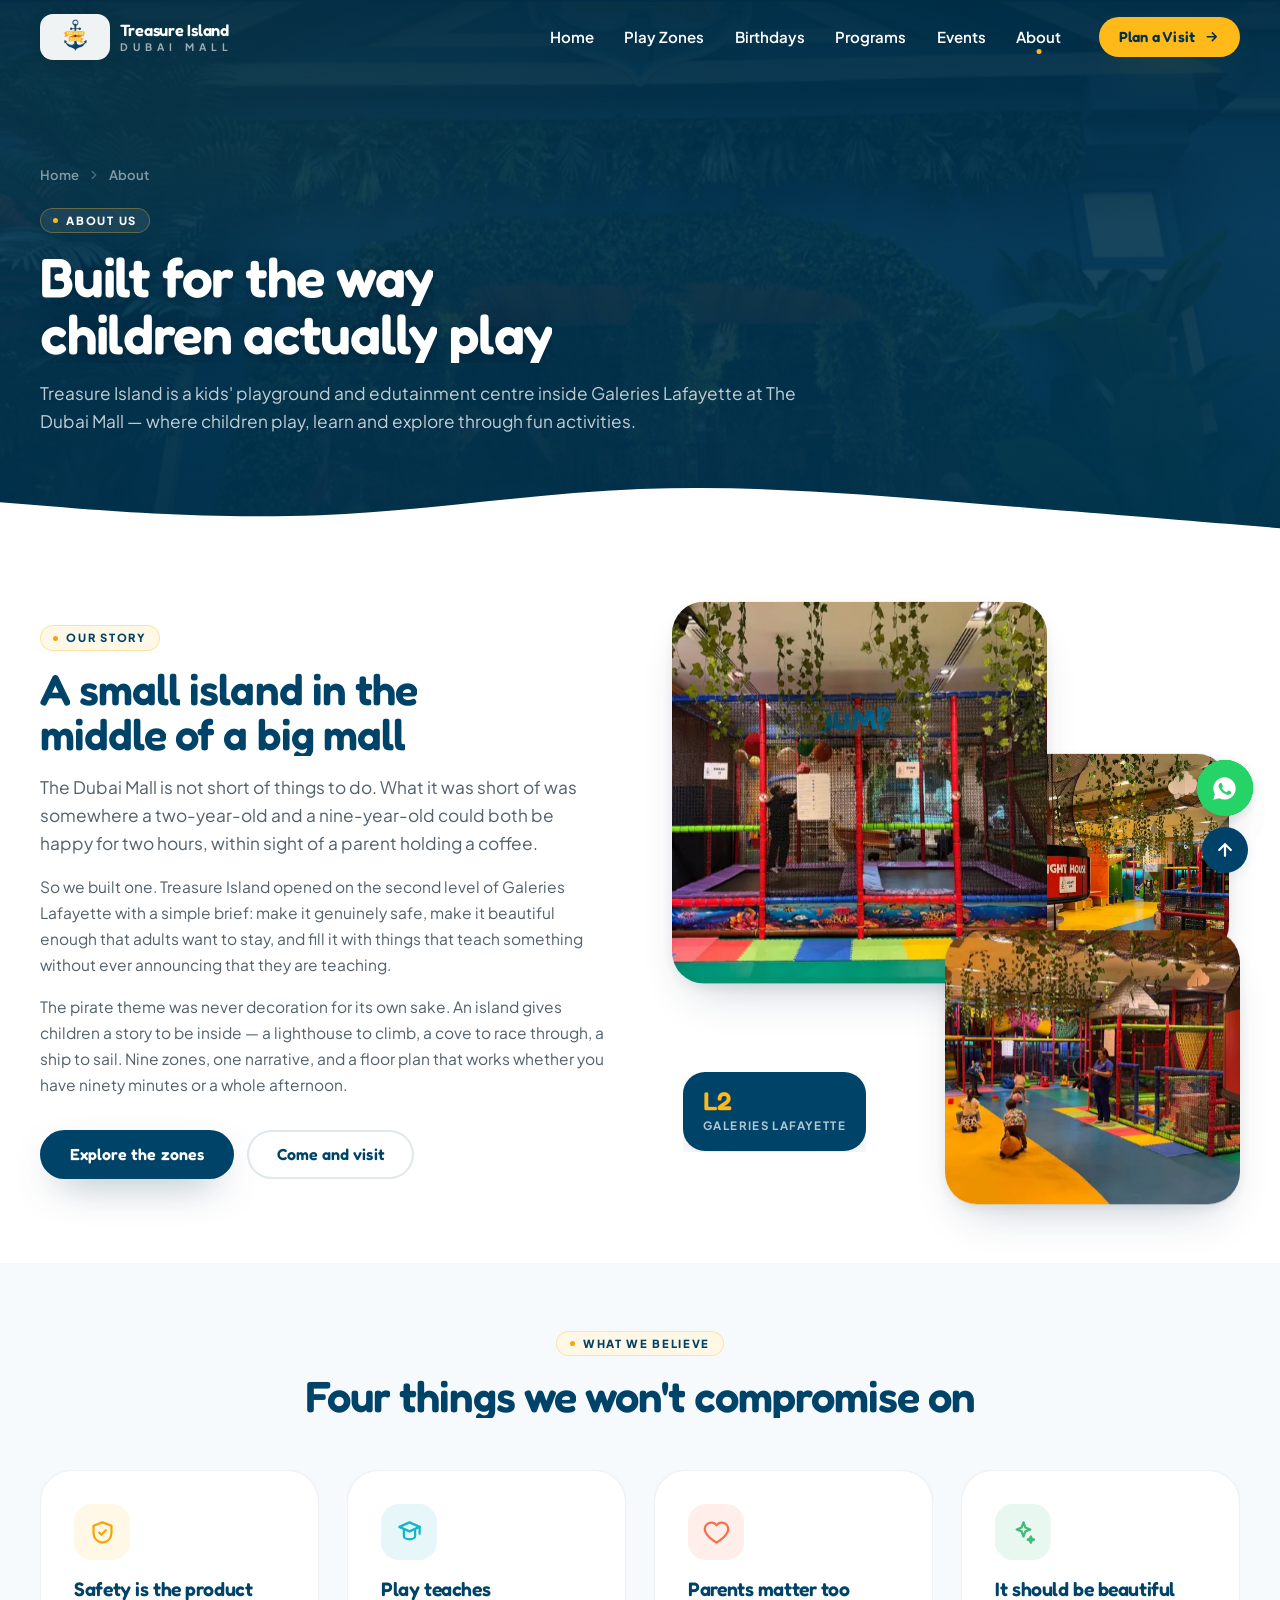
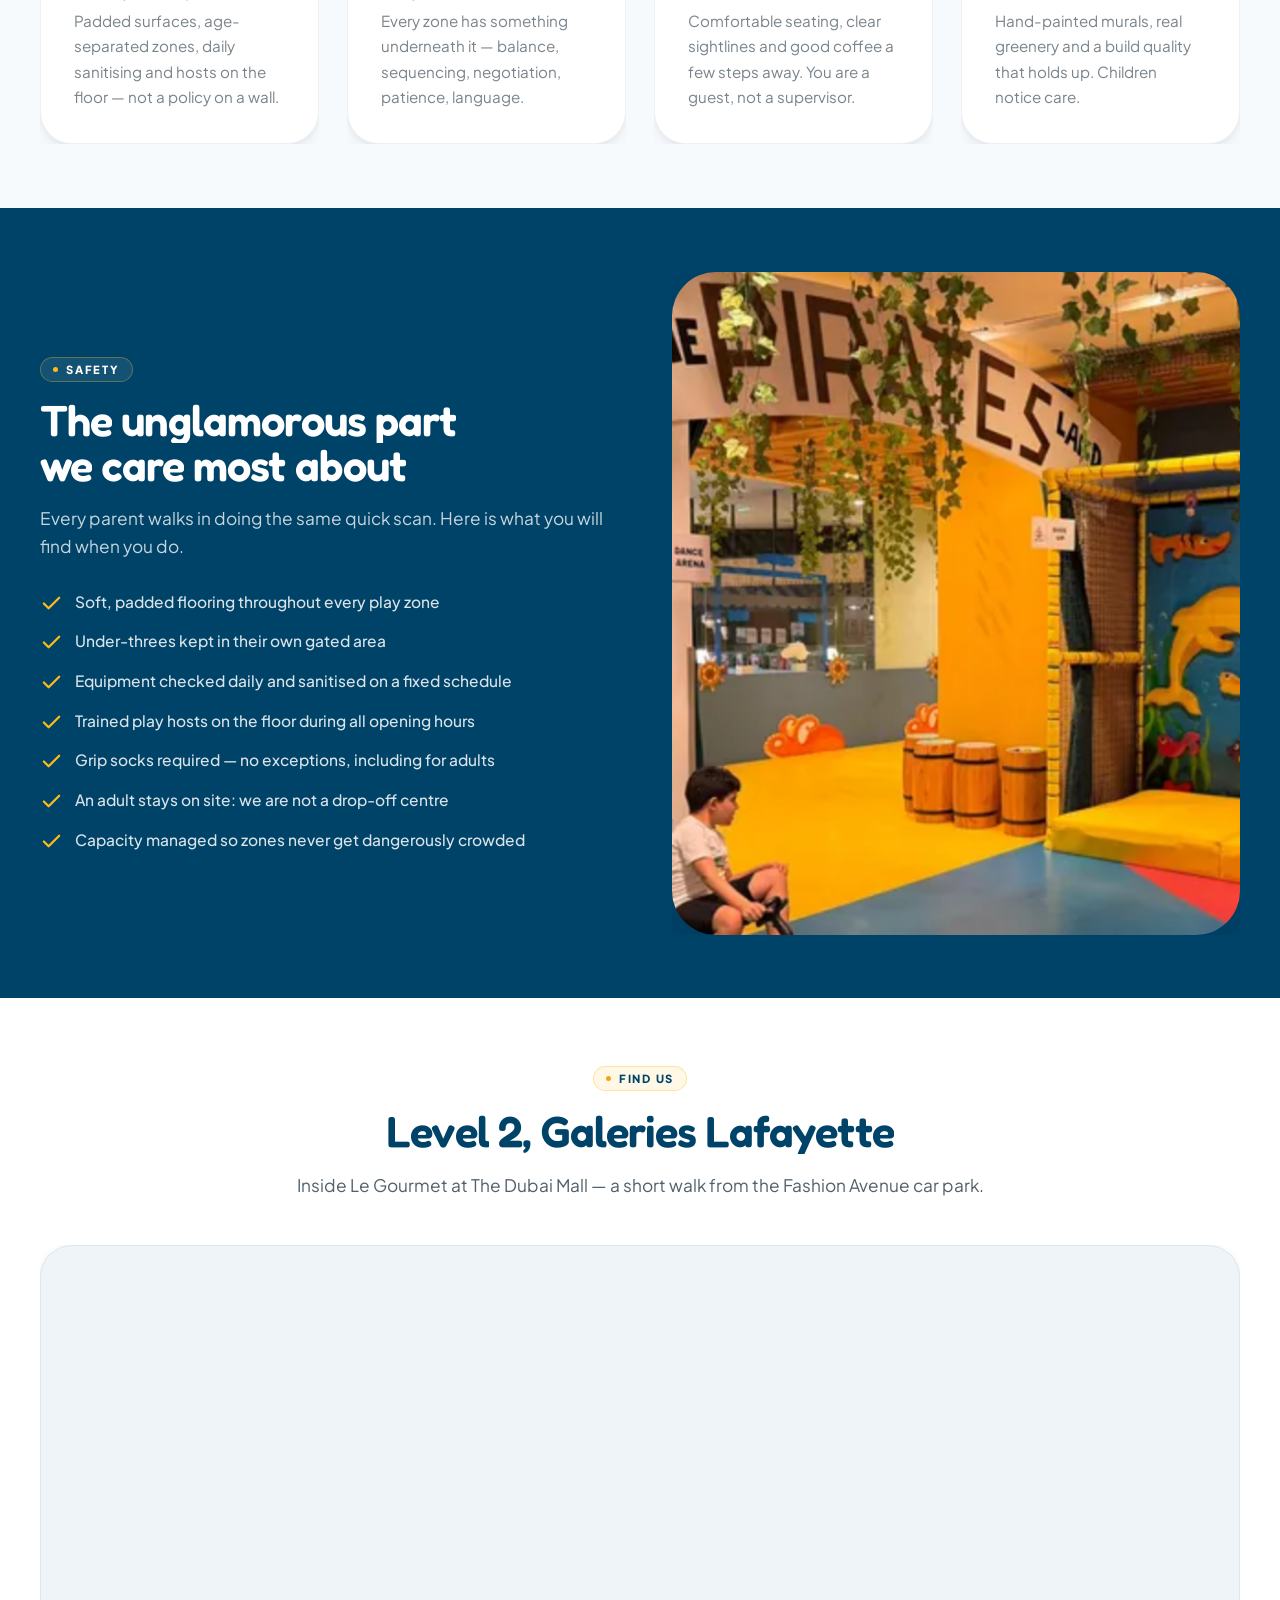
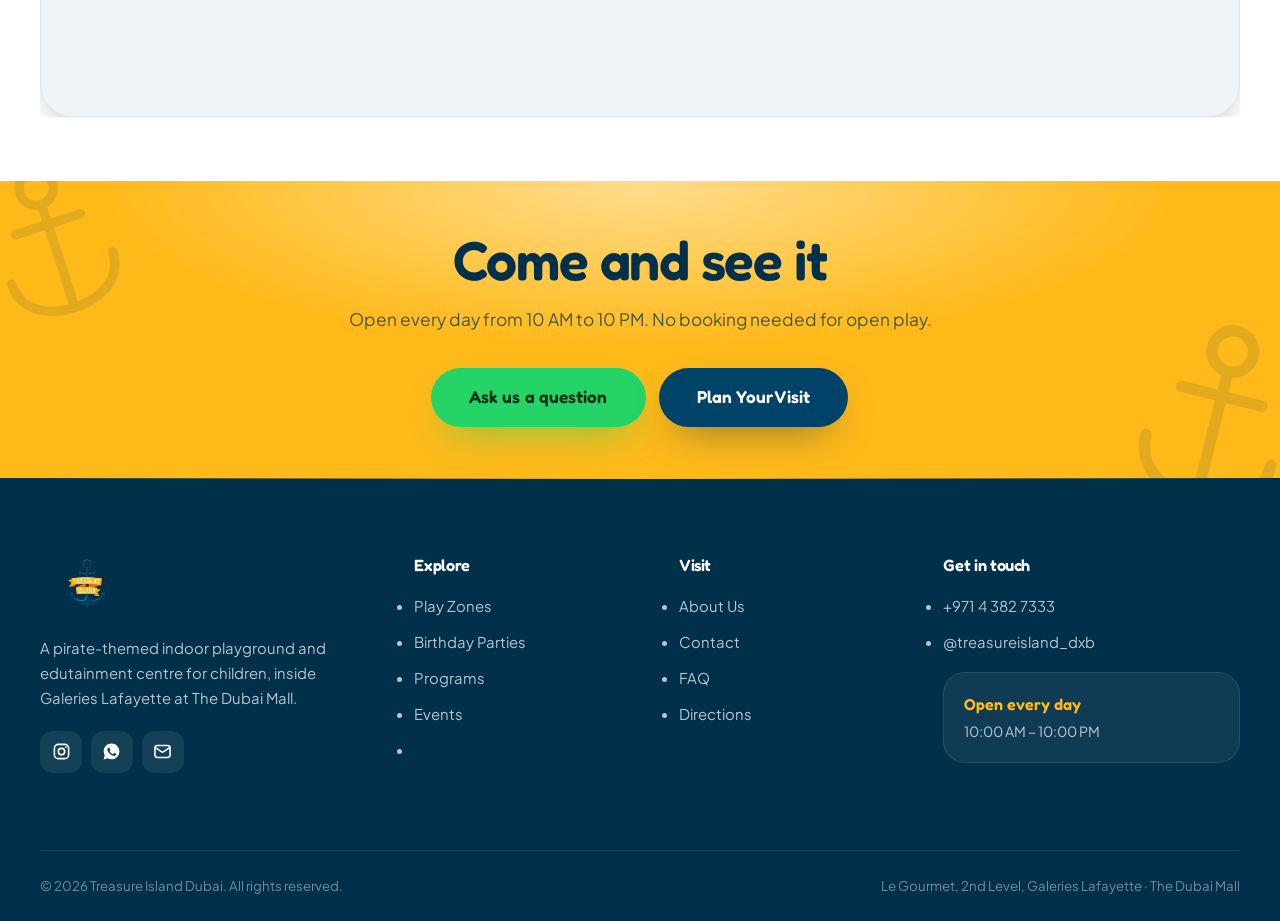
==== commit 76a21cbf: "Make the section labels read as centred FIND US, GOOD TO KNOW and PARENT TALK all sit above centred " ====
--- a/about.html
+++ b/about.html
@@ -31,7 +31,7 @@
 <link rel="preconnect" href="https://fonts.googleapis.com">
 <link rel="preconnect" href="https://fonts.gstatic.com" crossorigin>
 <link href="https://fonts.googleapis.com/css2?family=Fredoka:wght@400;500;600;700&family=Plus+Jakarta+Sans:wght@400;500;600;700;800&display=swap" rel="stylesheet">
-<link rel="stylesheet" href="assets/css/style.css?v=8c6eca7e">
+<link rel="stylesheet" href="assets/css/style.css?v=31fcba1c">
 <script type="application/ld+json">
 {
  "@context": "https://schema.org",
--- a/assets/css/style.css
+++ b/assets/css/style.css
@@ -129,18 +129,26 @@
 @media(max-width:620px){.g-2,.g-3,.g-4{grid-template-columns:1fr}}
 
 /* ---------- 4. TEXT BITS ---------- */
+/* a small pill rather than a rule-then-text: the old 26px bar hung off the
+   left of the label, which read as off-centre wherever the head is centred */
 .eyebrow{
-  display:inline-flex;align-items:center;gap:.6rem;
-  font-family:var(--body);font-weight:800;
-  font-size:.735rem;letter-spacing:.19em;text-transform:uppercase;
-  color:var(--navy-500);
+  display:inline-flex;align-items:center;gap:.5rem;
+  padding:.44rem .84rem;border-radius:var(--r-pill);
+  background:var(--gold-50);box-shadow:inset 0 0 0 1px rgba(255,186,26,.34);
+  font-family:var(--body);font-weight:800;line-height:1;
+  font-size:.7rem;letter-spacing:.15em;text-transform:uppercase;
+  color:var(--navy);
 }
 .eyebrow::before{
-  content:"";width:26px;height:2px;border-radius:2px;
-  background:linear-gradient(90deg,var(--gold),var(--coral));
+  content:"";width:5px;height:5px;border-radius:50%;
+  background:var(--gold-600);flex:none;
 }
 .eyebrow--center{justify-content:center}
-.eyebrow--light{color:var(--gold)}
+.eyebrow--light{
+  background:rgba(255,255,255,.08);box-shadow:inset 0 0 0 1px rgba(255,186,26,.32);
+  color:#fff;
+}
+.eyebrow--light::before{background:var(--gold)}
 .lead{font-size:var(--fs-lead);color:var(--ink-70);line-height:1.62;max-width:62ch}
 .section--navy .lead{color:rgba(255,255,255,.78)}
 .muted{color:var(--ink-55)}
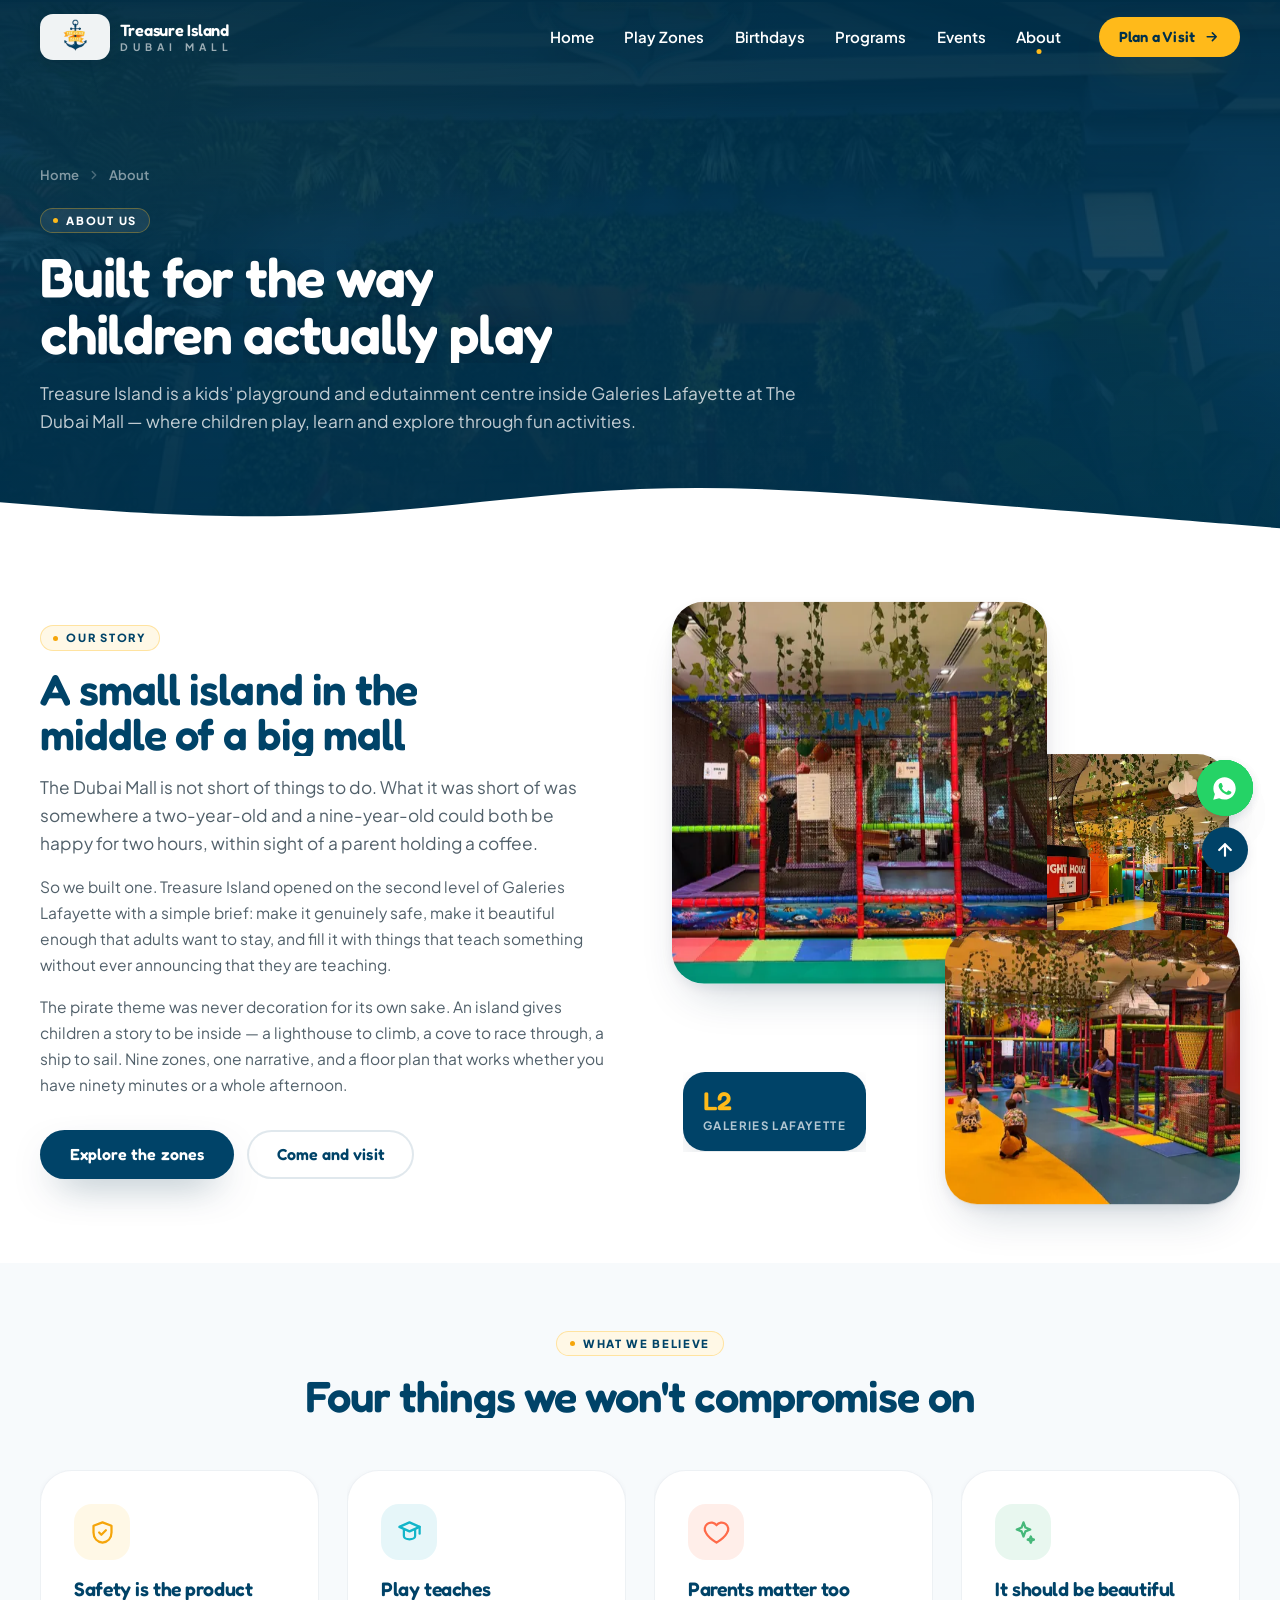
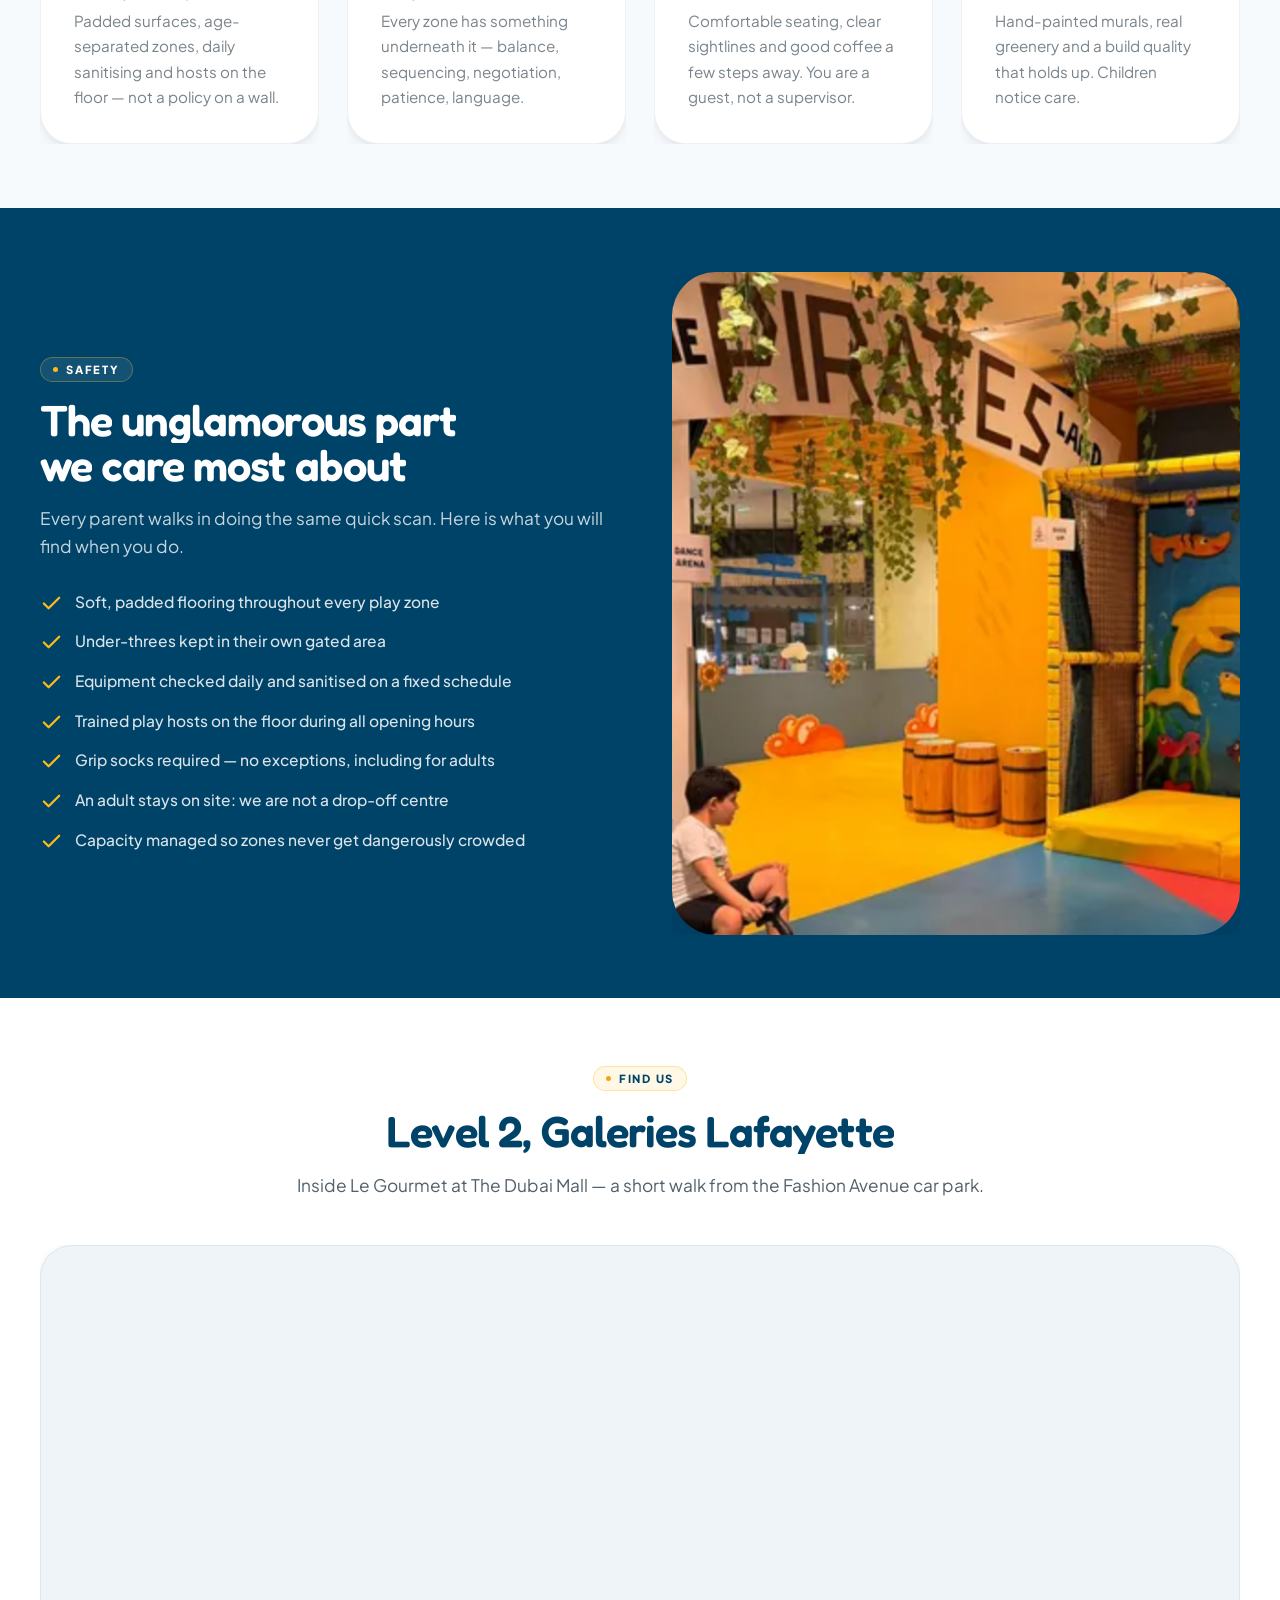
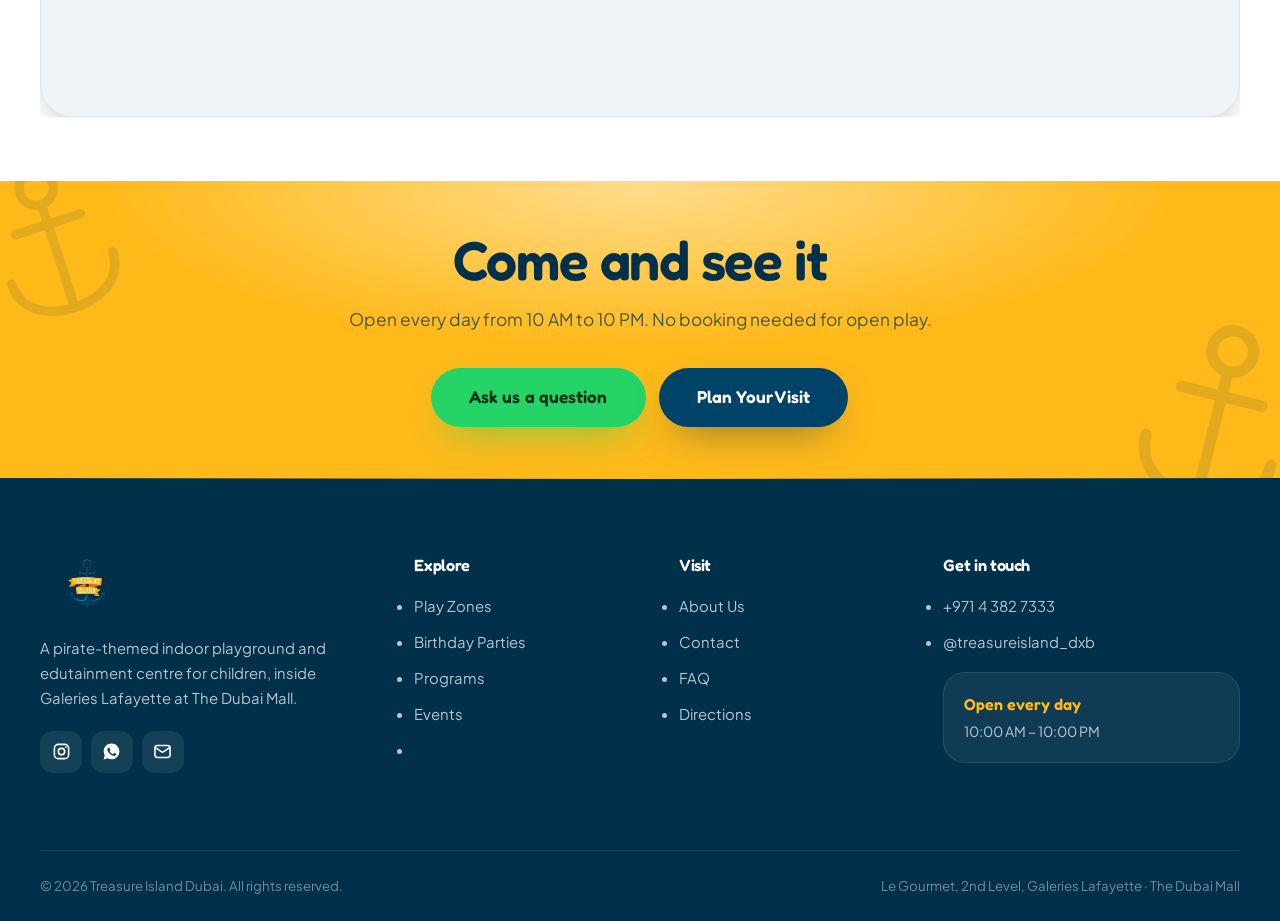
==== commit ded3d4ca: "Fill the page on a laptop, without touching mobile Everything is inside @media(min-width:1024px), so" ====
--- a/about.html
+++ b/about.html
@@ -31,7 +31,7 @@
 <link rel="preconnect" href="https://fonts.googleapis.com">
 <link rel="preconnect" href="https://fonts.gstatic.com" crossorigin>
 <link href="https://fonts.googleapis.com/css2?family=Fredoka:wght@400;500;600;700&family=Plus+Jakarta+Sans:wght@400;500;600;700;800&display=swap" rel="stylesheet">
-<link rel="stylesheet" href="assets/css/style.css?v=31fcba1c">
+<link rel="stylesheet" href="assets/css/style.css?v=0f528ade">
 <script type="application/ld+json">
 {
  "@context": "https://schema.org",
--- a/assets/css/style.css
+++ b/assets/css/style.css
@@ -1969,3 +1969,70 @@
   76%{transform:translateY(5px);opacity:1}
 }
 @media(prefers-reduced-motion:reduce){.hero-cue svg{animation:none;opacity:.7}}
+
+/* ---------- 46. LAPTOP & DESKTOP DENSITY ----------
+   Everything below is gated at min-width:1024px, so phones and tablets keep
+   exactly the layout they have. The page was designed mobile-first and then
+   stretched, which left four separate pockets of dead space on a laptop:
+   an undersized hero photo, portrait videos capped at 260px inside a 560px
+   column, a location block forced into one centred column, and a full-width
+   FAQ of very thin rows. Each is addressed in place.                       */
+@media(min-width:1024px){
+
+  /* -- hero: the photo was 620px inside a 1280px shell -- */
+  .hero-show{max-width:860px}
+  .hero--center h1{font-size:clamp(2.9rem,4.9vw,4.6rem)}
+  .hero--center .lead{max-width:58ch;font-size:1.12rem}
+
+  /* -- service blocks: give the media real size and rebalance the columns -- */
+  .svc-inner{
+    grid-template-columns:minmax(0,.72fr) minmax(0,1fr);
+    /* column-gap only: the shorthand would reset the base row-gap:0 and open
+       a 58px hole between the heading and the paragraph */
+    column-gap:clamp(2rem,4vw,4rem);
+    row-gap:0;
+  }
+  .svc-block--rev .svc-inner{grid-template-columns:minmax(0,1fr) minmax(0,.72fr)}
+  .svc-media--film{width:min(100%,370px)}
+  .svc-block:not(.svc-block--film) .svc-figure{aspect-ratio:5/4}
+  .svc-body .lead,.svc-rest .lead{max-width:54ch}
+
+  /* -- location: back to two columns, map fills the full height of the row -- */
+  #visit .contact-grid{
+    grid-template-columns:1.02fr .98fr;
+    align-items:stretch;text-align:left;
+    gap:clamp(2rem,4vw,3.5rem);
+  }
+  #visit .sec-head,#visit .sec-head .lead{margin-inline:0}
+  #visit .info-card{max-width:none;margin-inline:0}
+  #visit .btn-row{justify-content:flex-start}
+  #visit .map-wrap{
+    max-width:none;margin:0;width:100%;
+    aspect-ratio:auto;height:100%;min-height:100%;
+  }
+  #visit .map-wrap iframe{height:100%;min-height:520px}
+
+  /* -- FAQ: heading and its button on the left, questions filling the right,
+        instead of a thin full-width stack of rows -- */
+  .faq--split .shell{
+    display:grid;grid-template-columns:minmax(0,.6fr) minmax(0,1fr);
+    grid-template-rows:auto 1fr;
+    column-gap:clamp(2.5rem,5vw,4.5rem);row-gap:0;align-items:start;
+  }
+  .faq--split .sec-head{grid-column:1;grid-row:1;text-align:left;margin:0;max-width:none}
+  .faq--split .sec-head .eyebrow{justify-content:flex-start}
+  .faq--split .sec-head .lead{margin-inline:0}
+  .faq--split .acc{grid-column:2;grid-row:1 / span 2;margin-top:0 !important;border-top:0}
+  .faq--split .acc-item:first-child{border-top:1px solid var(--line)}
+  .faq--split .acc-q{font-size:1.02rem;padding-block:1.15rem}
+  /* the button lives in a bare centred <p>, so it needs placing and unsetting */
+  .faq--split .shell > p{
+    grid-column:1;grid-row:2;align-self:start;
+    text-align:left !important;margin:1.6rem 0 0 !important;
+  }
+}
+
+/* on a large display the shell itself can afford to be wider */
+@media(min-width:1600px){
+  :root{--shell:min(1440px,100% - (var(--gut) * 2))}
+}
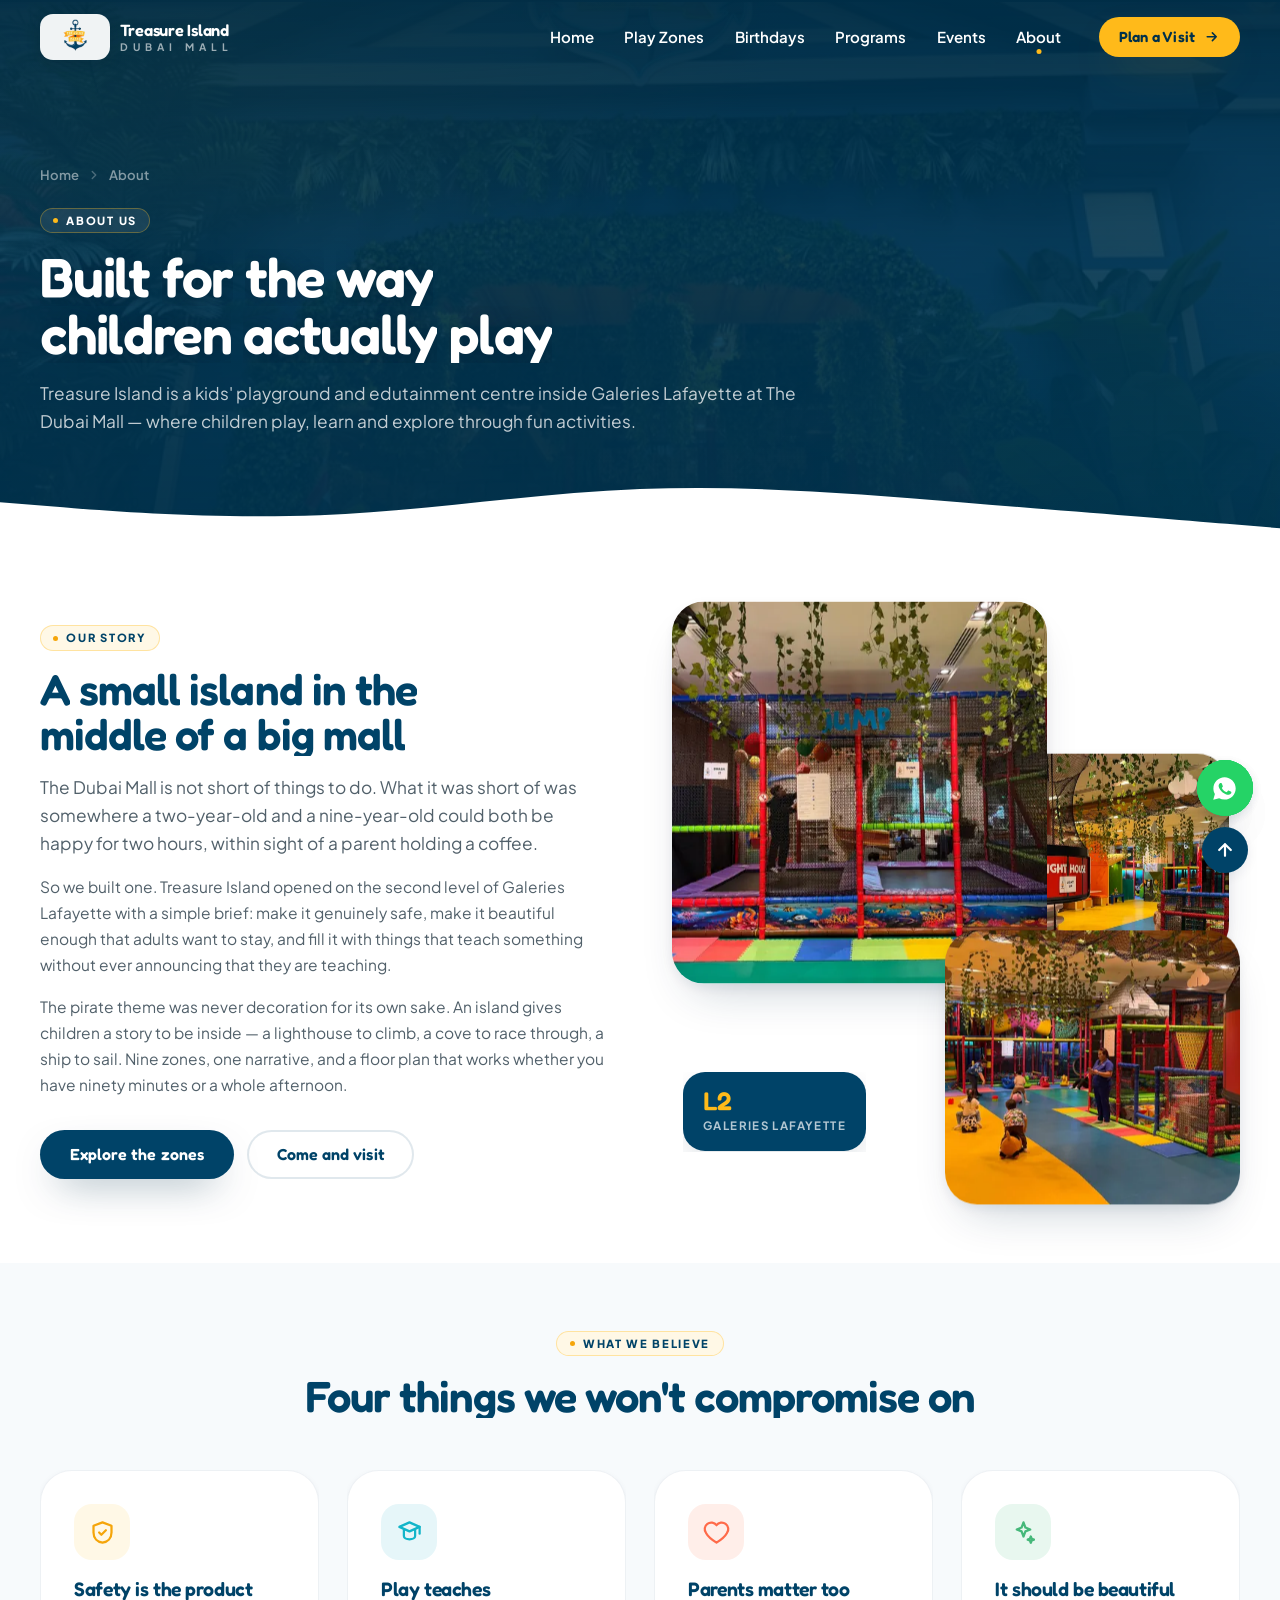
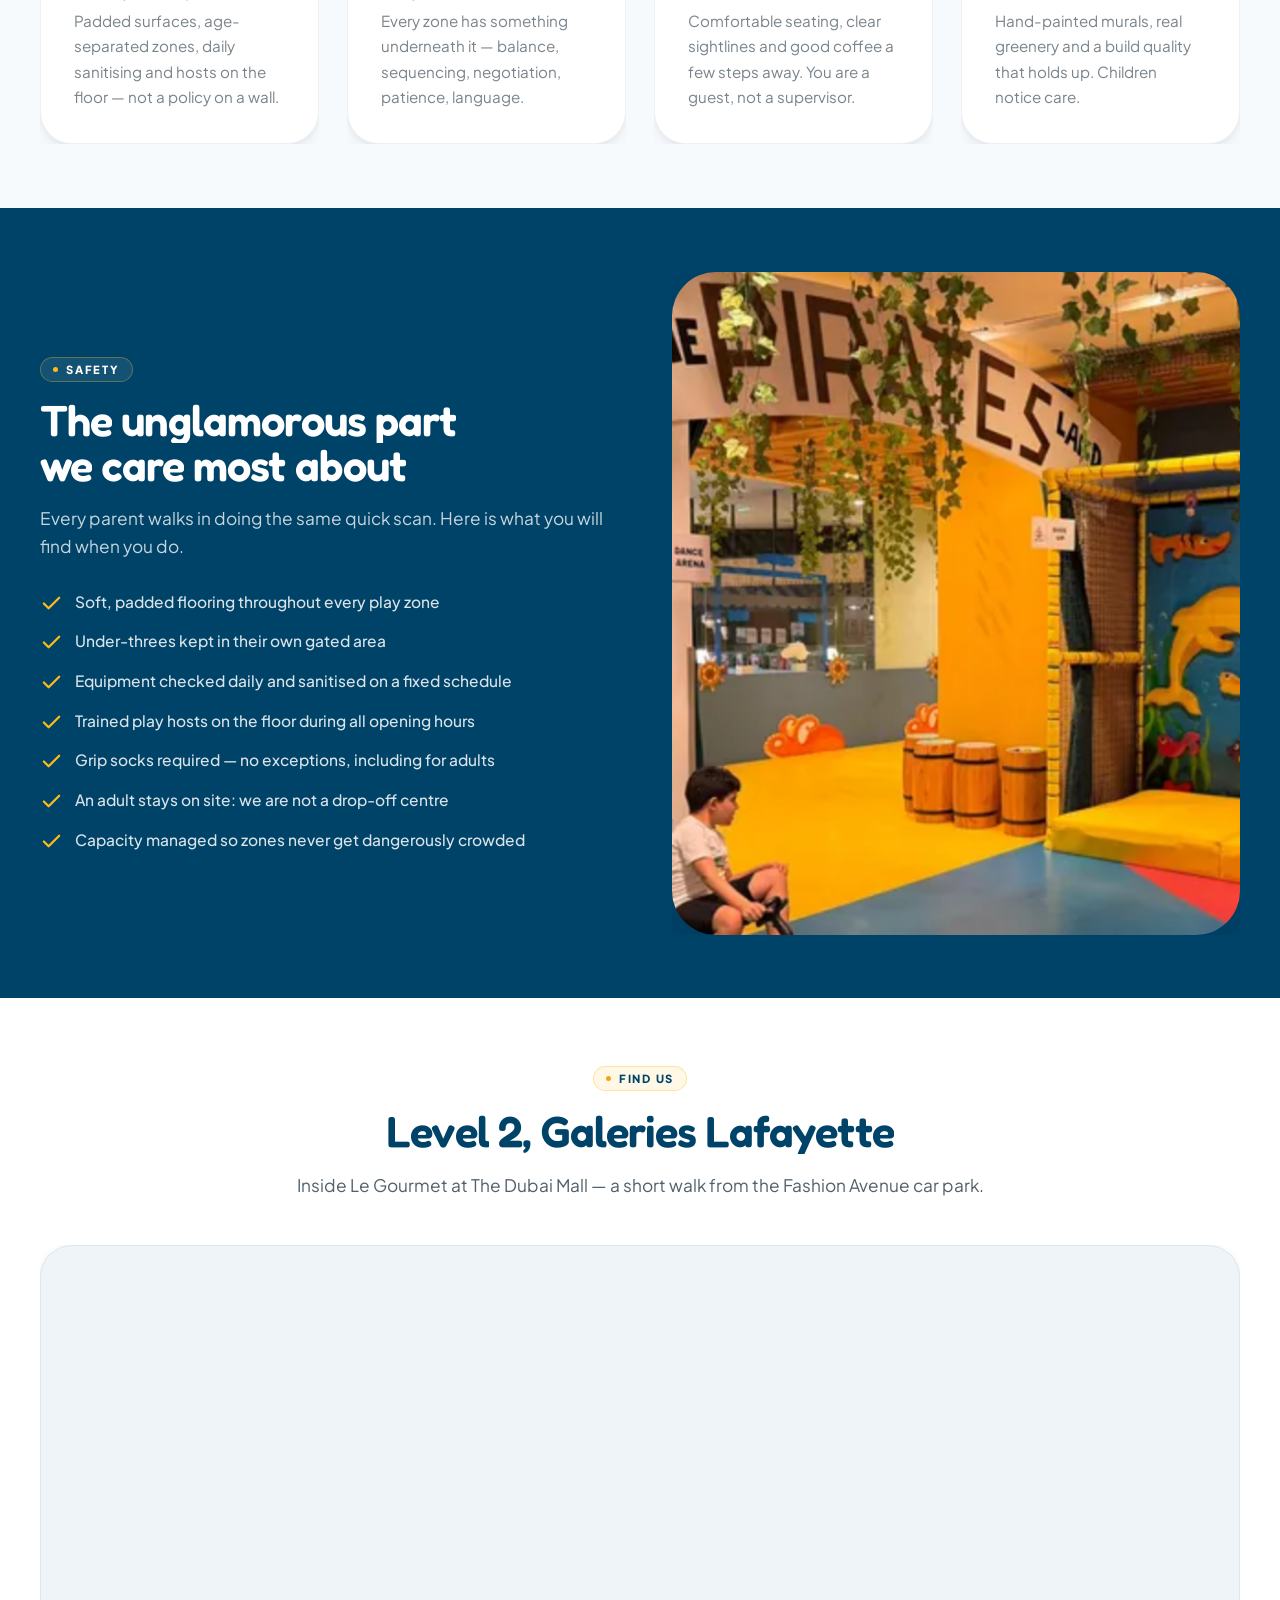
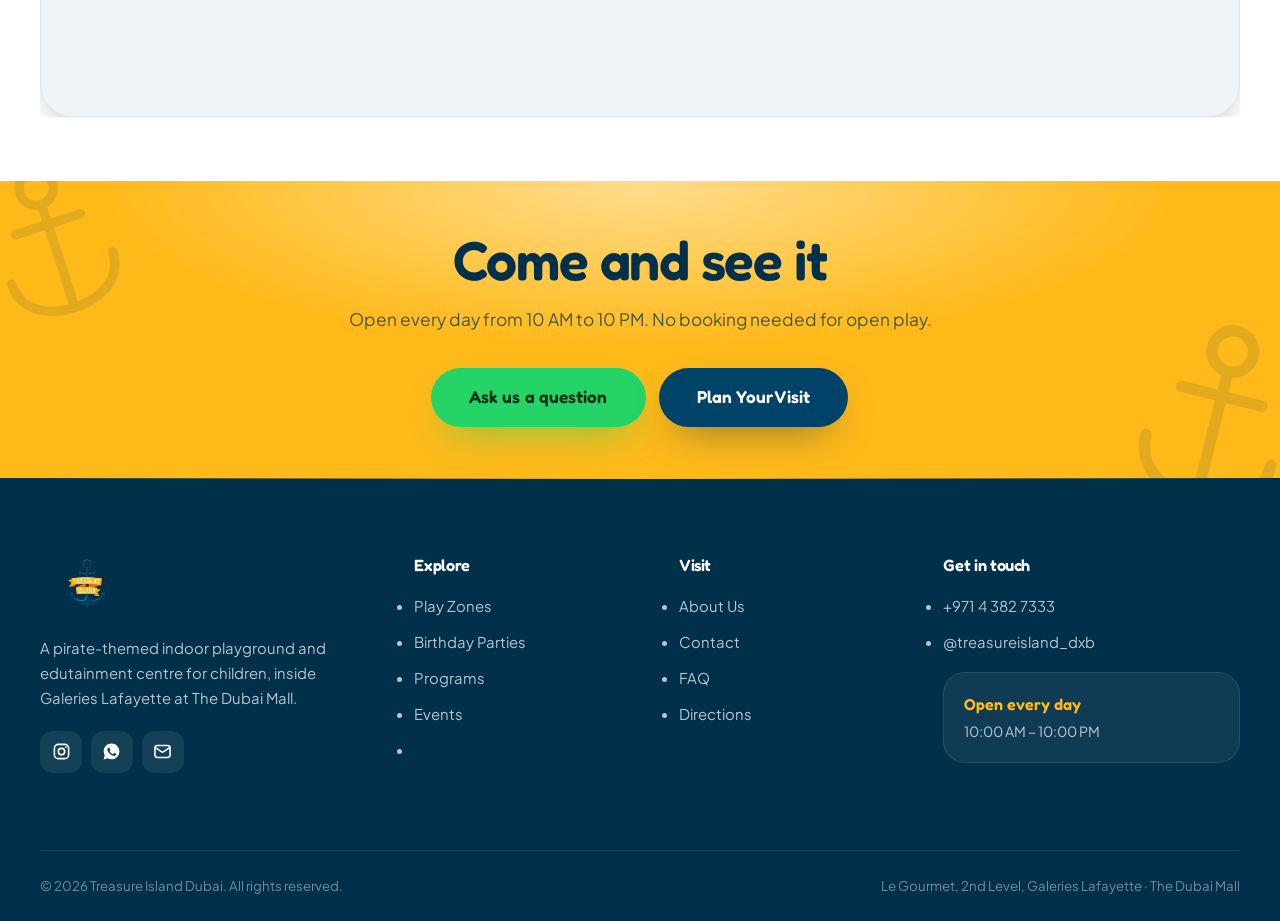
==== commit 0469dc0e: "Route WhatsApp to the account that actually has WhatsApp The landline is not registered on WhatsApp," ====
--- a/about.html
+++ b/about.html
@@ -57,6 +57,16 @@
       "English",
       "Arabic"
      ]
+    },
+    {
+     "@type": "ContactPoint",
+     "telephone": "+971504738452",
+     "contactType": "reservations",
+     "areaServed": "AE",
+     "availableLanguage": [
+      "English",
+      "Arabic"
+     ]
     }
    ]
   },
@@ -337,7 +347,7 @@
   </nav>
   <div class="drawer-foot">
     <div class="btn-row">
-      <a class="btn btn--gold" href="https://wa.me/97143827333?text=Hello%20Treasure%20Island%2C%0A%0AI%27d%20like%20to%20know%20more%20about%20Treasure%20Island%20at%20The%20Dubai%20Mall.%0A%0A%E2%80%94%20Sent%20from%20the%20Treasure%20Island%20website" target="_blank" rel="noopener">
+      <a class="btn btn--gold" href="https://wa.me/971504738452?text=Hello%20Treasure%20Island%2C%0A%0AI%27d%20like%20to%20know%20more%20about%20Treasure%20Island%20at%20The%20Dubai%20Mall.%0A%0A%E2%80%94%20Sent%20from%20the%20Treasure%20Island%20website" target="_blank" rel="noopener">
         <svg viewBox="0 0 24 24" fill="currentColor" aria-hidden="true"><path d="M12.04 2C6.58 2 2.13 6.45 2.13 11.91c0 1.75.46 3.45 1.32 4.95L2 22l5.25-1.38a9.9 9.9 0 004.79 1.22h.01c5.46 0 9.91-4.45 9.91-9.91S17.5 2 12.04 2zm5.8 14.13c-.24.68-1.42 1.31-1.95 1.36-.5.05-.98.24-3.3-.69-2.78-1.1-4.55-3.94-4.69-4.12-.14-.19-1.12-1.49-1.12-2.84s.71-2.02.96-2.29c.25-.28.55-.35.73-.35.18 0 .37 0 .53.01.17.01.4-.06.63.48.24.57.8 1.97.87 2.11.07.14.12.31.02.5-.09.19-.14.31-.28.47-.14.17-.3.37-.42.5-.14.14-.29.29-.12.57.16.28.73 1.2 1.56 1.94 1.07.95 1.98 1.25 2.26 1.39.28.14.44.12.61-.07.17-.19.7-.82.89-1.1.18-.28.37-.23.62-.14.25.09 1.61.76 1.89.9.28.14.46.21.53.33.07.11.07.65-.17 1.33z"/></svg>
         WhatsApp Us
       </a>
@@ -465,7 +475,7 @@
     <h2 class="split">Come and see it</h2>
     <p class="lead">Open every day from 10 AM to 10 PM. No booking needed for open play.</p>
     <div class="btn-row btn-row--center">
-      <a class="btn btn--wa btn--lg" href="https://wa.me/97143827333?text=Hello%20Treasure%20Island%2C%0A%0AI%20have%20a%20question%20about%20Treasure%20Island.%0A%0A%E2%80%A2%20My%20question%3A%0A%0A%E2%80%94%20Sent%20from%20the%20Treasure%20Island%20website" target="_blank" rel="noopener" data-magnet="0.3">Ask us a question</a>
+      <a class="btn btn--wa btn--lg" href="https://wa.me/971504738452?text=Hello%20Treasure%20Island%2C%0A%0AI%20have%20a%20question%20about%20Treasure%20Island.%0A%0A%E2%80%A2%20My%20question%3A%0A%0A%E2%80%94%20Sent%20from%20the%20Treasure%20Island%20website" target="_blank" rel="noopener" data-magnet="0.3">Ask us a question</a>
       <a class="btn btn--navy btn--lg" href="contact.html" data-magnet="0.26">Plan Your Visit</a>
     </div>
   </div>
@@ -483,7 +493,7 @@
         <a href="https://www.instagram.com/treasureisland_dxb/" target="_blank" rel="noopener" aria-label="Instagram">
           <svg viewBox="0 0 24 24" fill="none" stroke="currentColor" stroke-width="2"><rect x="3" y="3" width="18" height="18" rx="5"/><circle cx="12" cy="12" r="4"/><circle cx="17.5" cy="6.5" r="1.1" fill="currentColor" stroke="none"/></svg>
         </a>
-        <a href="https://wa.me/97143827333?text=Hello%20Treasure%20Island%2C%0A%0AI%27d%20like%20to%20know%20more%20about%20Treasure%20Island%20at%20The%20Dubai%20Mall.%0A%0A%E2%80%94%20Sent%20from%20the%20Treasure%20Island%20website" target="_blank" rel="noopener" aria-label="WhatsApp">
+        <a href="https://wa.me/971504738452?text=Hello%20Treasure%20Island%2C%0A%0AI%27d%20like%20to%20know%20more%20about%20Treasure%20Island%20at%20The%20Dubai%20Mall.%0A%0A%E2%80%94%20Sent%20from%20the%20Treasure%20Island%20website" target="_blank" rel="noopener" aria-label="WhatsApp">
           <svg viewBox="0 0 24 24" fill="currentColor"><path d="M12.04 2C6.58 2 2.13 6.45 2.13 11.91c0 1.75.46 3.45 1.32 4.95L2 22l5.25-1.38a9.9 9.9 0 004.79 1.22h.01c5.46 0 9.91-4.45 9.91-9.91S17.5 2 12.04 2zm5.8 14.13c-.24.68-1.42 1.31-1.95 1.36-.5.05-.98.24-3.3-.69-2.78-1.1-4.55-3.94-4.69-4.12-.14-.19-1.12-1.49-1.12-2.84s.71-2.02.96-2.29c.25-.28.55-.35.73-.35.18 0 .37 0 .53.01.17.01.4-.06.63.48.24.57.8 1.97.87 2.11.07.14.12.31.02.5-.09.19-.14.31-.28.47-.14.17-.3.37-.42.5-.14.14-.29.29-.12.57.16.28.73 1.2 1.56 1.94 1.07.95 1.98 1.25 2.26 1.39.28.14.44.12.61-.07.17-.19.7-.82.89-1.1.18-.28.37-.23.62-.14.25.09 1.61.76 1.89.9.28.14.46.21.53.33.07.11.07.65-.17 1.33z"/></svg>
         </a>
         <a href="mailto:hello@treasureislanddubai.ae" aria-label="Email">
@@ -534,7 +544,7 @@
 
 <!-- ============ FLOATING ACTIONS ============ -->
 <div class="floaties">
-  <a class="fab fab--wa" href="https://wa.me/97143827333?text=Hello%20Treasure%20Island%2C%0A%0AI%27d%20like%20to%20know%20more%20about%20Treasure%20Island%20at%20The%20Dubai%20Mall.%0A%0A%E2%80%94%20Sent%20from%20the%20Treasure%20Island%20website" target="_blank" rel="noopener" aria-label="Chat on WhatsApp">
+  <a class="fab fab--wa" href="https://wa.me/971504738452?text=Hello%20Treasure%20Island%2C%0A%0AI%27d%20like%20to%20know%20more%20about%20Treasure%20Island%20at%20The%20Dubai%20Mall.%0A%0A%E2%80%94%20Sent%20from%20the%20Treasure%20Island%20website" target="_blank" rel="noopener" aria-label="Chat on WhatsApp">
     <span class="fab-tip">Chat with us</span>
     <svg viewBox="0 0 24 24" fill="currentColor" aria-hidden="true"><path d="M12.04 2C6.58 2 2.13 6.45 2.13 11.91c0 1.75.46 3.45 1.32 4.95L2 22l5.25-1.38a9.9 9.9 0 004.79 1.22h.01c5.46 0 9.91-4.45 9.91-9.91S17.5 2 12.04 2zm5.8 14.13c-.24.68-1.42 1.31-1.95 1.36-.5.05-.98.24-3.3-.69-2.78-1.1-4.55-3.94-4.69-4.12-.14-.19-1.12-1.49-1.12-2.84s.71-2.02.96-2.29c.25-.28.55-.35.73-.35.18 0 .37 0 .53.01.17.01.4-.06.63.48.24.57.8 1.97.87 2.11.07.14.12.31.02.5-.09.19-.14.31-.28.47-.14.17-.3.37-.42.5-.14.14-.29.29-.12.57.16.28.73 1.2 1.56 1.94 1.07.95 1.98 1.25 2.26 1.39.28.14.44.12.61-.07.17-.19.7-.82.89-1.1.18-.28.37-.23.62-.14.25.09 1.61.76 1.89.9.28.14.46.21.53.33.07.11.07.65-.17 1.33z"/></svg>
   </a>
@@ -546,7 +556,7 @@
 
 <!-- ============ FLOATING ACTIONS ============ -->
 <div class="floaties">
-  <a class="fab fab--wa" href="https://wa.me/97143827333?text=Hello%20Treasure%20Island%2C%0A%0AI%27d%20like%20to%20know%20more%20about%20Treasure%20Island%20at%20The%20Dubai%20Mall.%0A%0A%E2%80%94%20Sent%20from%20the%20Treasure%20Island%20website" target="_blank" rel="noopener" aria-label="Chat on WhatsApp">
+  <a class="fab fab--wa" href="https://wa.me/971504738452?text=Hello%20Treasure%20Island%2C%0A%0AI%27d%20like%20to%20know%20more%20about%20Treasure%20Island%20at%20The%20Dubai%20Mall.%0A%0A%E2%80%94%20Sent%20from%20the%20Treasure%20Island%20website" target="_blank" rel="noopener" aria-label="Chat on WhatsApp">
     <span class="fab-tip">Chat with us</span>
     <svg viewBox="0 0 24 24" fill="currentColor" aria-hidden="true"><path d="M12.04 2C6.58 2 2.13 6.45 2.13 11.91c0 1.75.46 3.45 1.32 4.95L2 22l5.25-1.38a9.9 9.9 0 004.79 1.22h.01c5.46 0 9.91-4.45 9.91-9.91S17.5 2 12.04 2zm5.8 14.13c-.24.68-1.42 1.31-1.95 1.36-.5.05-.98.24-3.3-.69-2.78-1.1-4.55-3.94-4.69-4.12-.14-.19-1.12-1.49-1.12-2.84s.71-2.02.96-2.29c.25-.28.55-.35.73-.35.18 0 .37 0 .53.01.17.01.4-.06.63.48.24.57.8 1.97.87 2.11.07.14.12.31.02.5-.09.19-.14.31-.28.47-.14.17-.3.37-.42.5-.14.14-.29.29-.12.57.16.28.73 1.2 1.56 1.94 1.07.95 1.98 1.25 2.26 1.39.28.14.44.12.61-.07.17-.19.7-.82.89-1.1.18-.28.37-.23.62-.14.25.09 1.61.76 1.89.9.28.14.46.21.53.33.07.11.07.65-.17 1.33z"/></svg>
   </a>
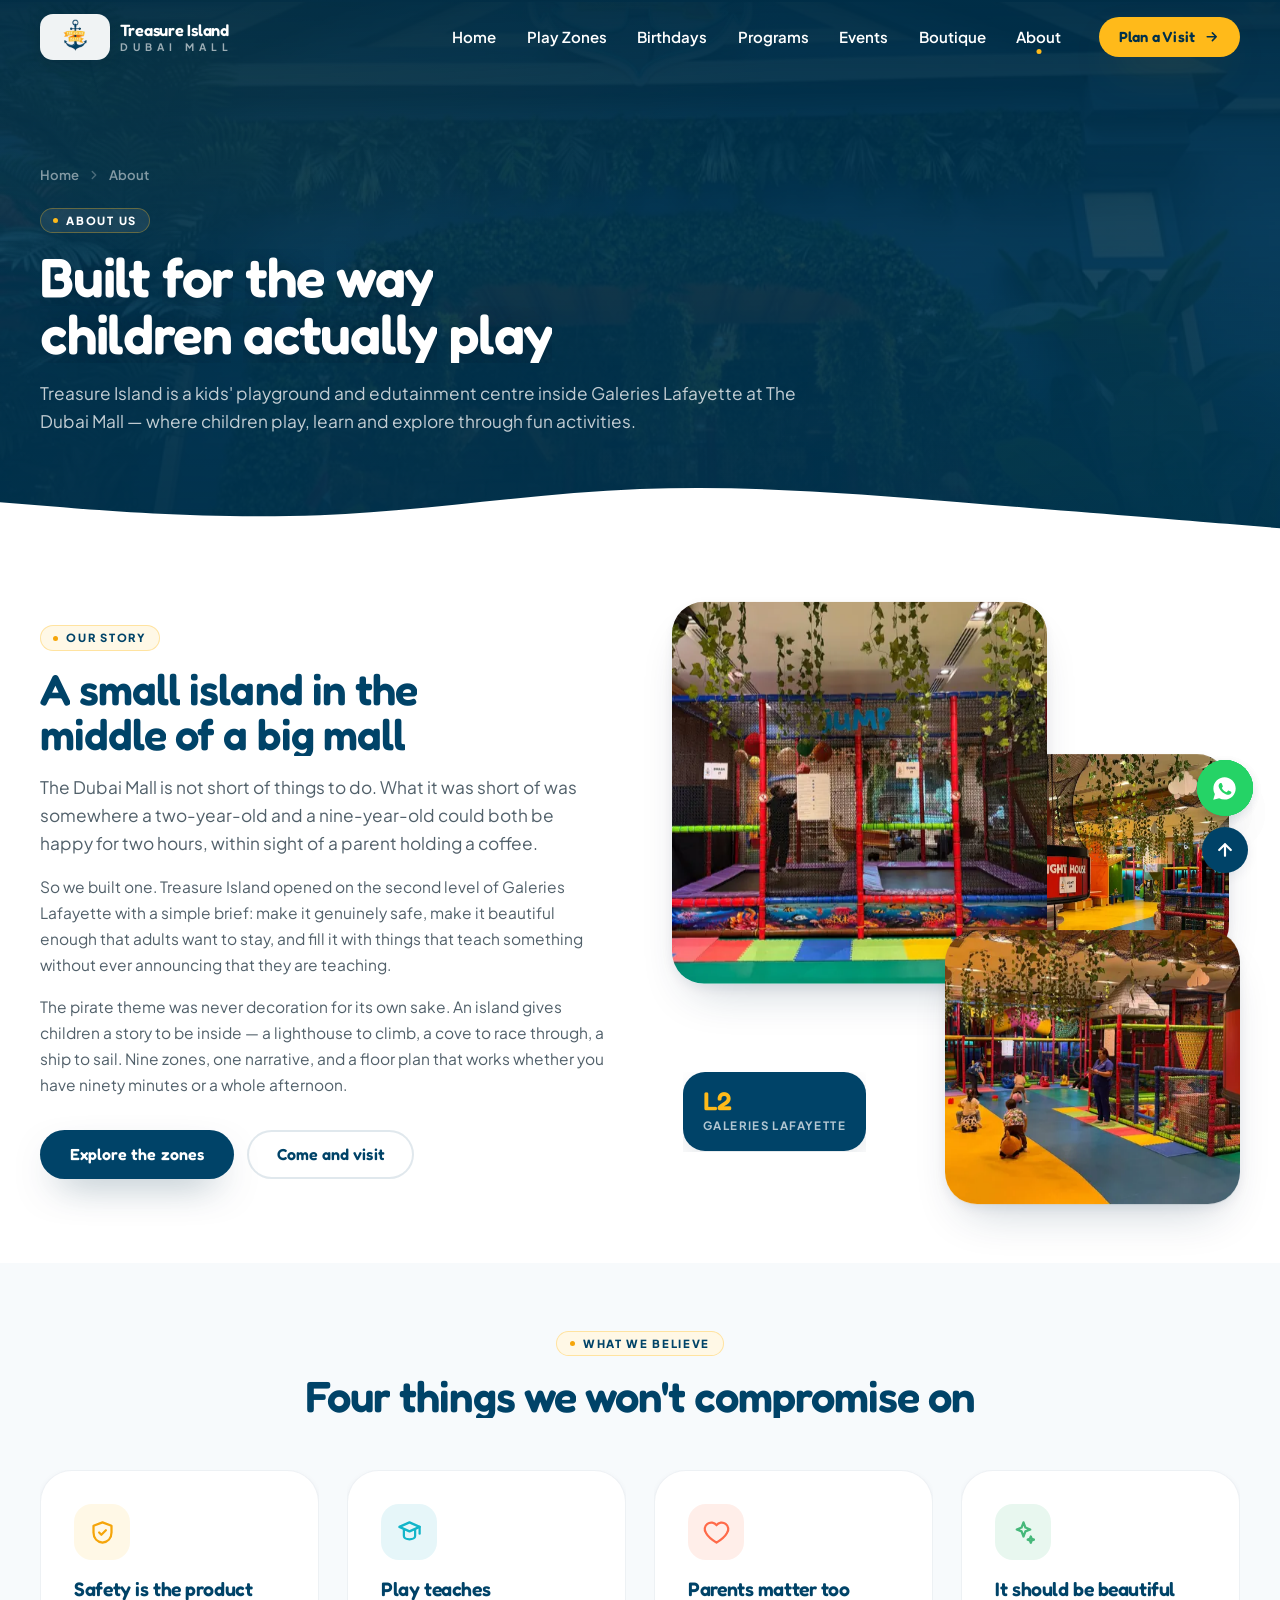
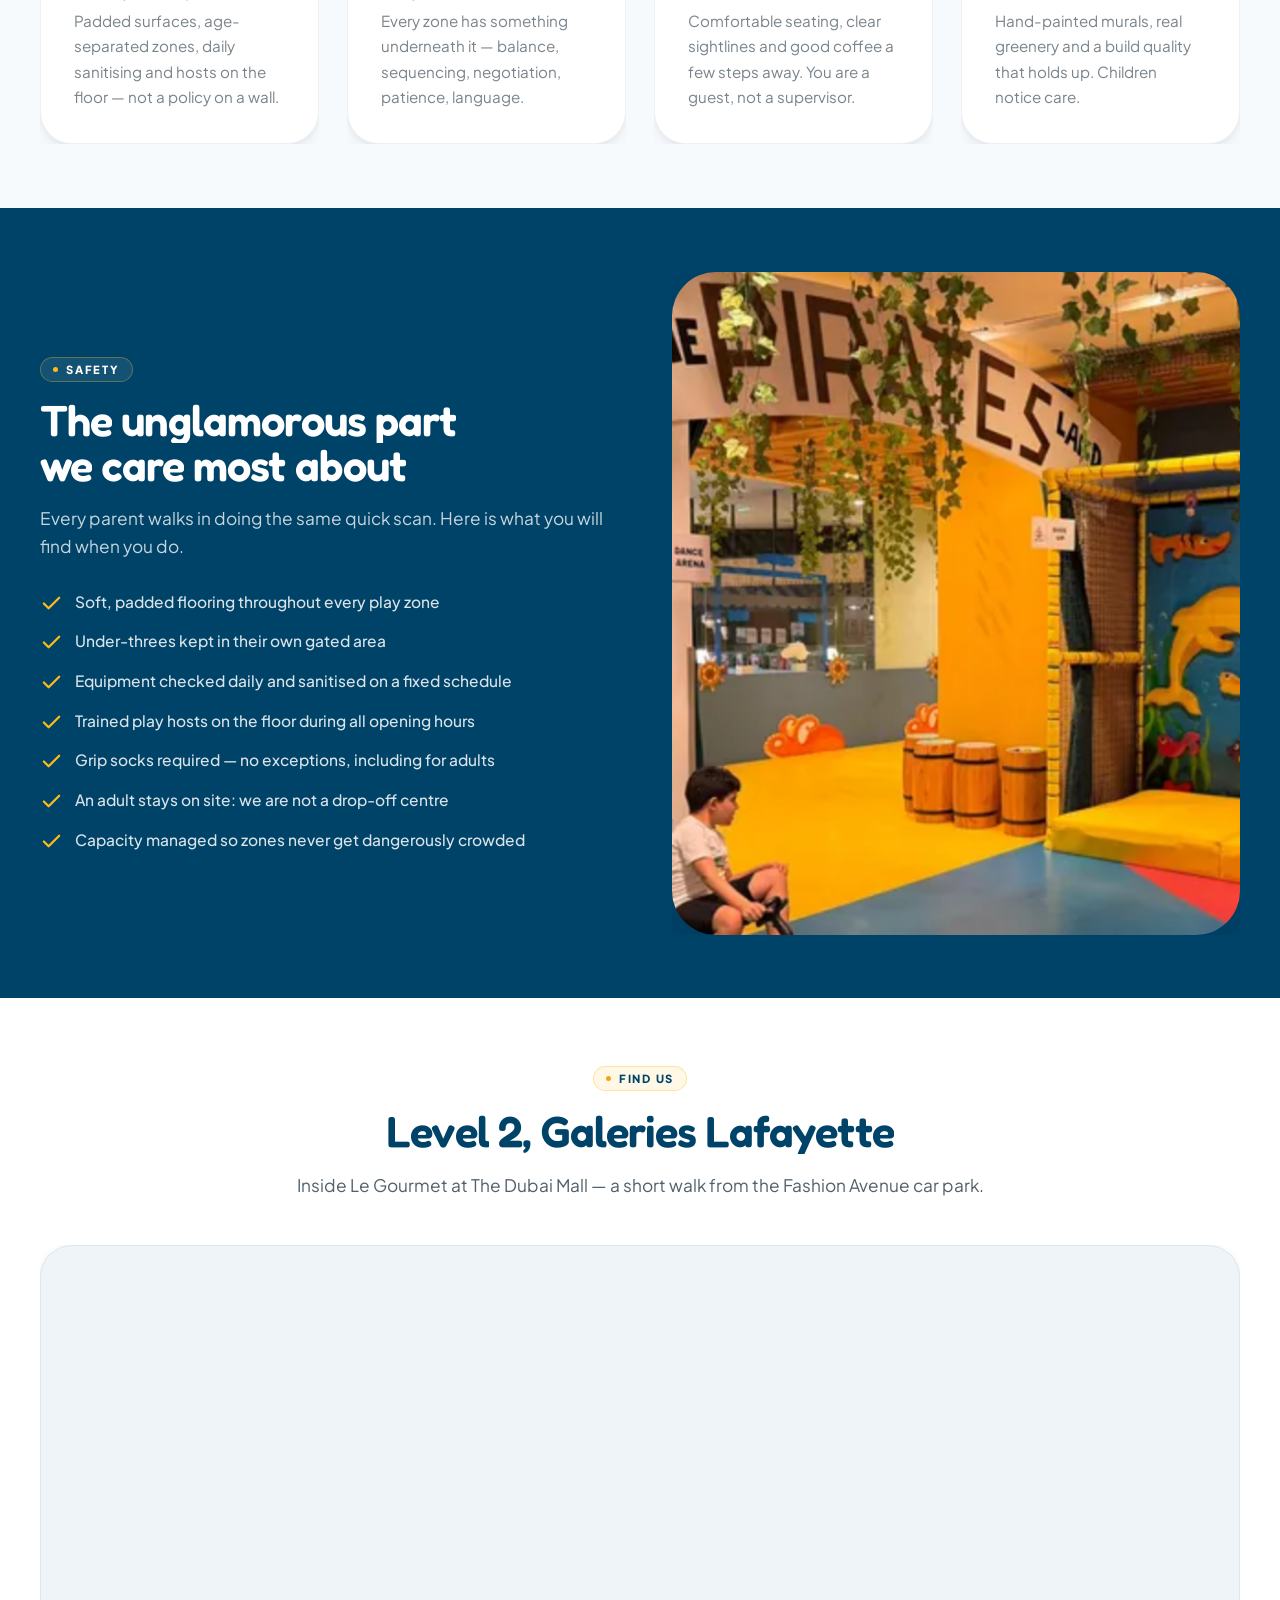
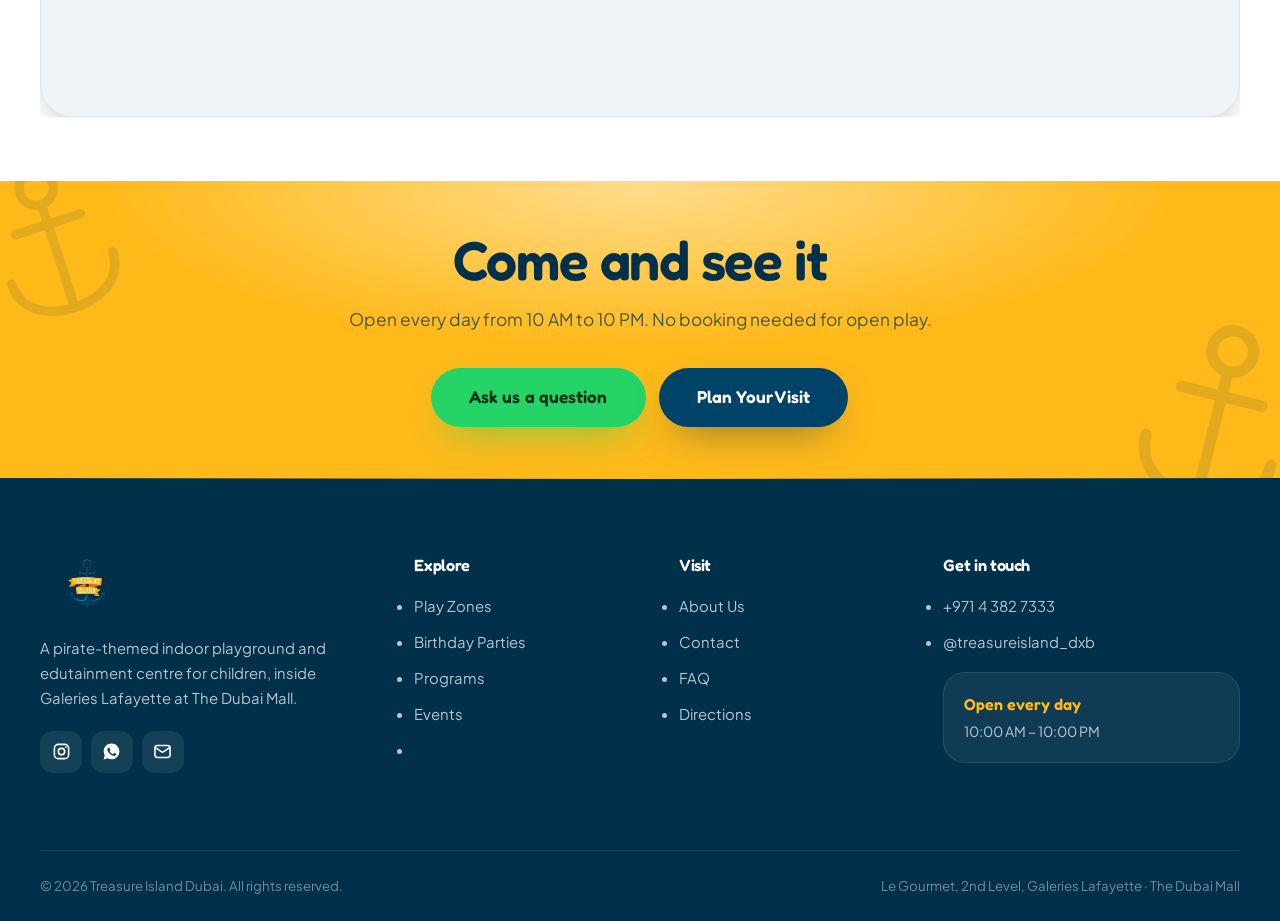
==== commit 720f3212: "Add Boutique to the nav Sits between Events and About in both menus, pointing at play.html#shop. The" ====
--- a/about.html
+++ b/about.html
@@ -31,7 +31,7 @@
 <link rel="preconnect" href="https://fonts.googleapis.com">
 <link rel="preconnect" href="https://fonts.gstatic.com" crossorigin>
 <link href="https://fonts.googleapis.com/css2?family=Fredoka:wght@400;500;600;700&family=Plus+Jakarta+Sans:wght@400;500;600;700;800&display=swap" rel="stylesheet">
-<link rel="stylesheet" href="assets/css/style.css?v=0f528ade">
+<link rel="stylesheet" href="assets/css/style.css?v=939d9ca5">
 <script type="application/ld+json">
 {
  "@context": "https://schema.org",
@@ -321,6 +321,7 @@
       <a href="birthdays.html">Birthdays</a>
       <a href="programs.html">Programs</a>
       <a href="events.html">Events</a>
+      <a href="play.html#shop">Boutique</a>
       <a href="about.html">About</a>
     </nav>
     <div class="nav-cta">
@@ -342,8 +343,9 @@
     <a href="birthdays.html"><em>03</em> Birthdays</a>
     <a href="programs.html"><em>04</em> Programs</a>
     <a href="events.html"><em>05</em> Events</a>
-    <a href="about.html"><em>06</em> About</a>
-    <a href="contact.html"><em>07</em> Contact</a>
+    <a href="play.html#shop"><em>06</em> Boutique</a>
+    <a href="about.html"><em>07</em> About</a>
+    <a href="contact.html"><em>08</em> Contact</a>
   </nav>
   <div class="drawer-foot">
     <div class="btn-row">
@@ -565,6 +567,6 @@
   </button>
 </div>
 
-<script src="assets/js/app.js?v=afd42843" defer></script>
+<script src="assets/js/app.js?v=9db65f09" defer></script>
 </body>
 </html>
--- a/assets/css/style.css
+++ b/assets/css/style.css
@@ -2036,3 +2036,40 @@
 @media(min-width:1600px){
   :root{--shell:min(1440px,100% - (var(--gut) * 2))}
 }
+
+/* ---------- 47. BOUTIQUE SHOP GRID ---------- */
+.shop-grid{
+  display:grid;grid-template-columns:repeat(2,minmax(0,1fr));
+  gap:clamp(.7rem,2vw,1.35rem);margin-top:clamp(1.5rem,3vw,2.4rem);
+}
+@media(min-width:700px){.shop-grid{grid-template-columns:repeat(3,minmax(0,1fr))}}
+@media(min-width:1024px){.shop-grid{grid-template-columns:repeat(4,minmax(0,1fr))}}
+
+.shop-card{
+  display:flex;flex-direction:column;background:#fff;
+  border-radius:var(--r-lg);overflow:hidden;
+  box-shadow:var(--sh-1);border:1px solid var(--line-2);
+  transition:transform .32s var(--e-out),box-shadow .32s var(--e-out);
+}
+.shop-card:hover{transform:translateY(-4px);box-shadow:var(--sh-2)}
+.shop-card figure{margin:0;aspect-ratio:1;background:var(--paper-2);overflow:hidden}
+/* product shots are square on white - contain, never crop the item */
+.shop-card img{width:100%;height:100%;object-fit:contain;display:block;padding:7%}
+
+.shop-body{display:flex;flex-direction:column;padding:clamp(.7rem,2vw,1rem);flex:1}
+.shop-name{
+  font-family:var(--display);font-weight:600;line-height:1.18;color:var(--navy);
+  font-size:clamp(.88rem,2.5vw,1rem);margin:0;
+}
+.shop-desc{
+  margin:.35rem 0 0;font-size:.775rem;line-height:1.45;color:var(--ink-55);flex:1;
+}
+.shop-foot{display:flex;align-items:baseline;gap:.4rem;margin-top:.75rem}
+.shop-price{font-weight:800;color:var(--navy);font-size:1.02rem;letter-spacing:-.01em}
+.shop-price small{font-size:.66em;font-weight:700;opacity:.62;margin-left:.1em}
+.shop-price--ask{font-size:.8rem;font-weight:700;color:var(--ink-55);letter-spacing:0}
+.shop-order{margin-top:.6rem;width:100%;justify-content:center;font-size:.8rem;padding:.6rem .8rem}
+.shop-note{
+  margin-top:clamp(1.1rem,2.4vw,1.6rem);text-align:center;
+  font-size:.85rem;color:var(--ink-55);
+}
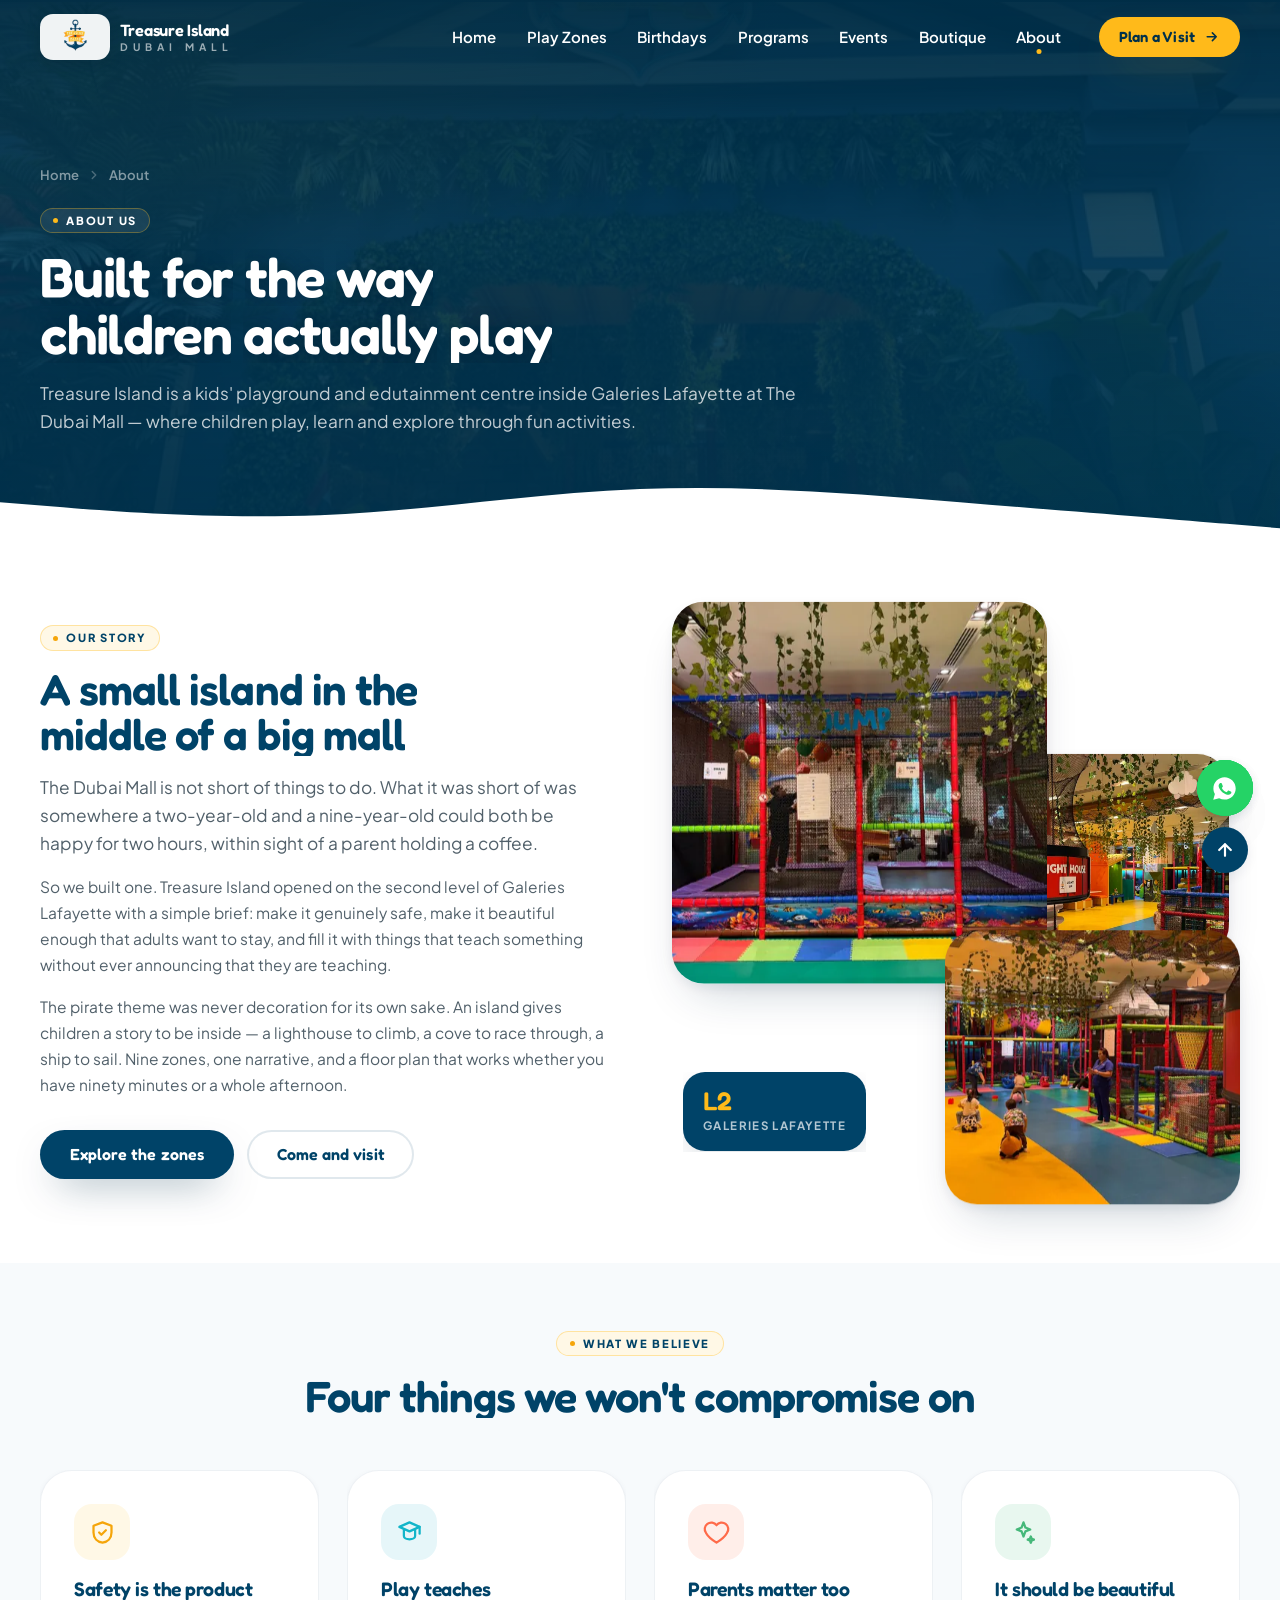
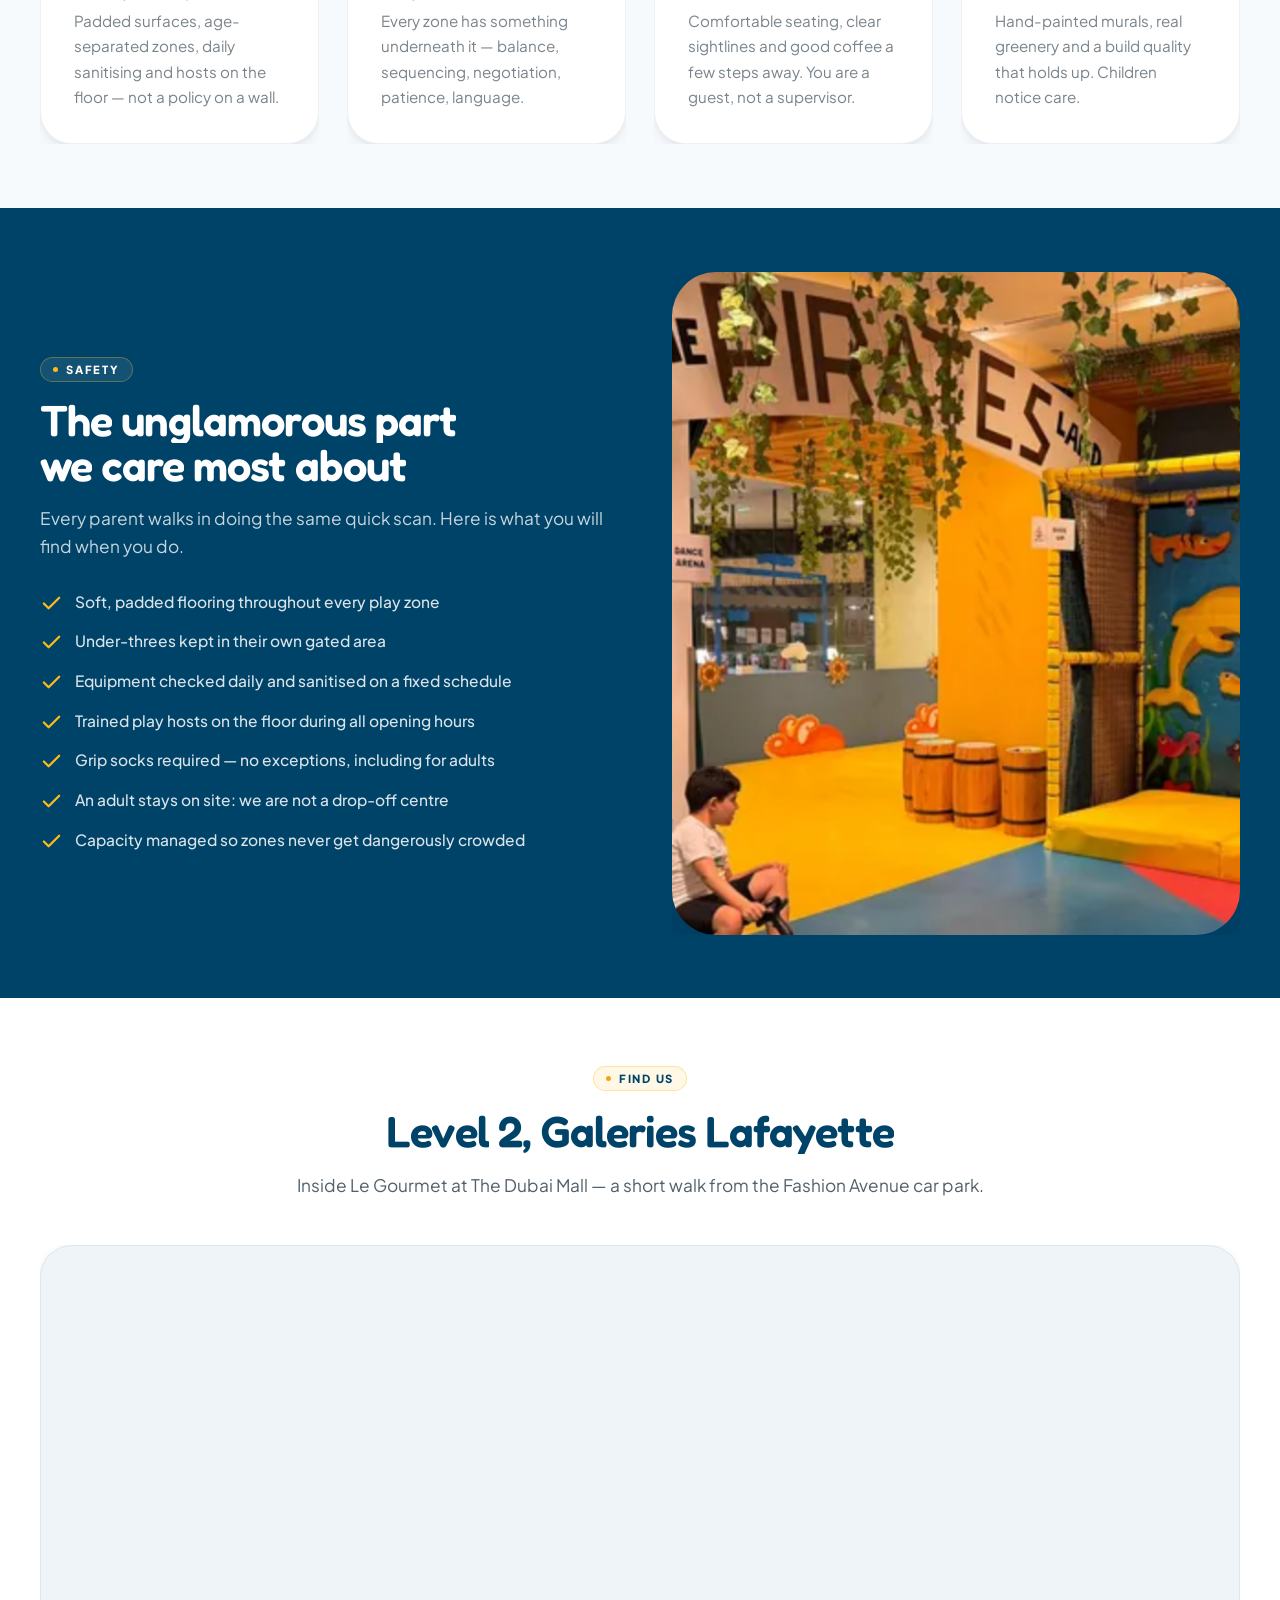
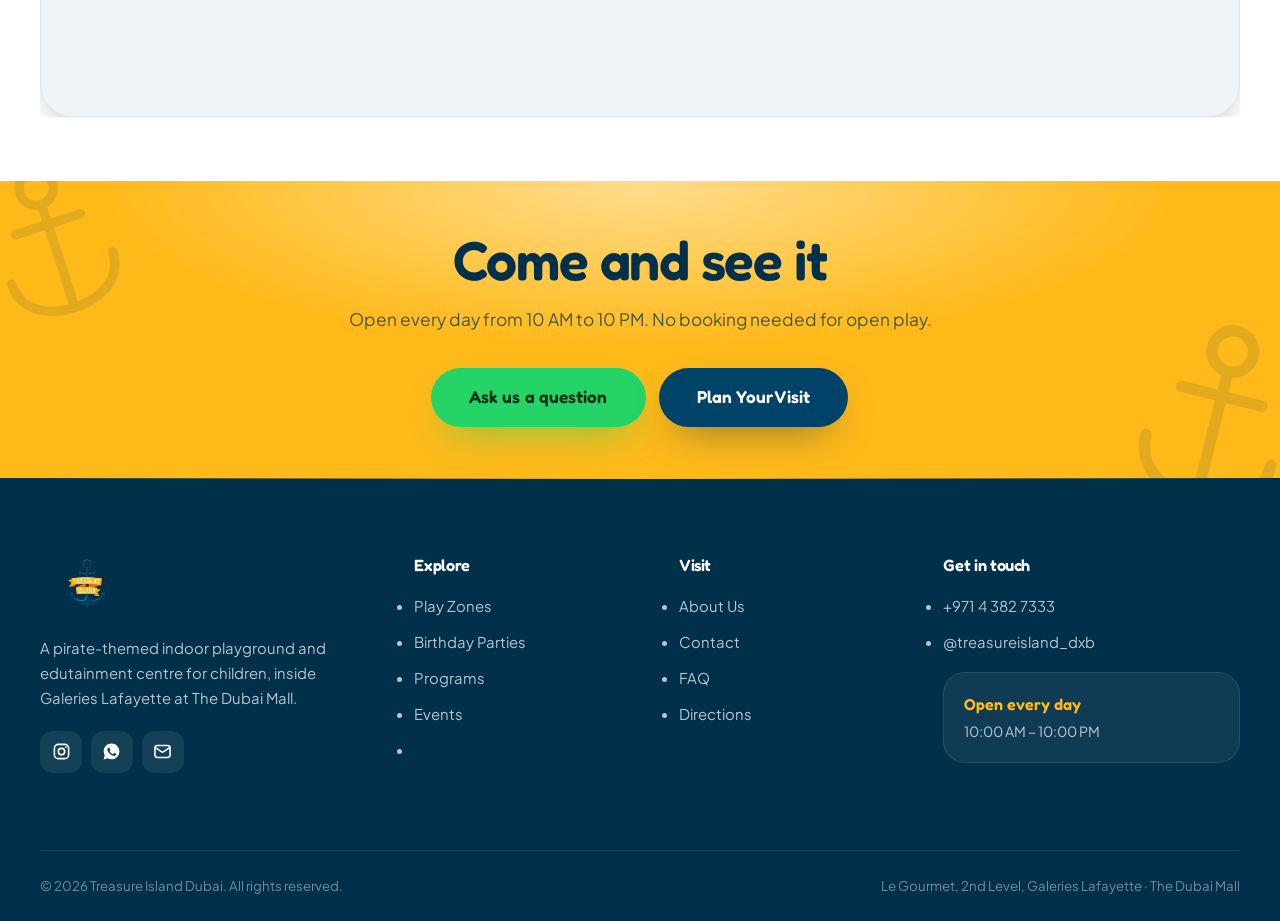
==== commit 96c99f15: "Add the Boutique to the landing page as a scrolling rail Sits after the eighth service block and bef" ====
--- a/about.html
+++ b/about.html
@@ -31,7 +31,7 @@
 <link rel="preconnect" href="https://fonts.googleapis.com">
 <link rel="preconnect" href="https://fonts.gstatic.com" crossorigin>
 <link href="https://fonts.googleapis.com/css2?family=Fredoka:wght@400;500;600;700&family=Plus+Jakarta+Sans:wght@400;500;600;700;800&display=swap" rel="stylesheet">
-<link rel="stylesheet" href="assets/css/style.css?v=939d9ca5">
+<link rel="stylesheet" href="assets/css/style.css?v=537271be">
 <script type="application/ld+json">
 {
  "@context": "https://schema.org",
@@ -567,6 +567,6 @@
   </button>
 </div>
 
-<script src="assets/js/app.js?v=9db65f09" defer></script>
+<script src="assets/js/app.js?v=a6fd881b" defer></script>
 </body>
 </html>
--- a/assets/css/style.css
+++ b/assets/css/style.css
@@ -2073,3 +2073,42 @@
   margin-top:clamp(1.1rem,2.4vw,1.6rem);text-align:center;
   font-size:.85rem;color:var(--ink-55);
 }
+
+/* ---------- 48. BOUTIQUE RAIL (landing page) ---------- */
+.rail-head{display:flex;align-items:flex-end;justify-content:space-between;gap:1.5rem}
+.rail-head .sec-head{max-width:52ch}
+
+.rail-nav{display:none;gap:.5rem;flex:none;padding-bottom:.25rem}
+@media(min-width:900px){.rail-nav{display:flex}}
+.rail-btn{
+  width:44px;height:44px;border-radius:50%;flex:none;
+  display:grid;place-items:center;cursor:pointer;
+  background:#fff;color:var(--navy);
+  border:1px solid var(--line-2);box-shadow:var(--sh-1);
+  transition:transform .25s var(--e-out),background .25s var(--e-out),opacity .25s var(--e-out);
+}
+.rail-btn svg{width:19px;height:19px}
+.rail-btn:hover{background:var(--gold);transform:translateY(-2px)}
+.rail-btn[disabled]{opacity:.32;pointer-events:none}
+
+/* the rail breaks the shell so cards can run to the screen edge, but the first
+   card still lines up with the heading above it */
+.rail-wrap{margin-top:clamp(1.3rem,2.8vw,2rem)}
+.shop-rail{
+  display:flex;gap:clamp(.7rem,1.6vw,1.1rem);
+  overflow-x:auto;overscroll-behavior-x:contain;
+  scroll-snap-type:x proximity;scroll-behavior:smooth;
+  padding:.5rem max(1.25rem,calc((100% - var(--shell)) / 2)) 1.4rem;
+  /* without this the snap target is the card edge, not the padded edge, so the
+     rail scrolls itself to 80px on load and the prev arrow never disables */
+  scroll-padding-inline:max(1.25rem,calc((100% - var(--shell)) / 2));
+  -webkit-overflow-scrolling:touch;scrollbar-width:none;
+}
+.shop-rail::-webkit-scrollbar{display:none}
+.shop-rail:focus-visible{outline:2px solid var(--gold-600);outline-offset:-4px;border-radius:var(--r-lg)}
+.shop-rail .shop-card{
+  flex:0 0 clamp(158px,44vw,236px);scroll-snap-align:start;
+}
+@media(prefers-reduced-motion:reduce){.shop-rail{scroll-behavior:auto}}
+
+.rail-foot{margin-top:.4rem;display:flex;justify-content:center}
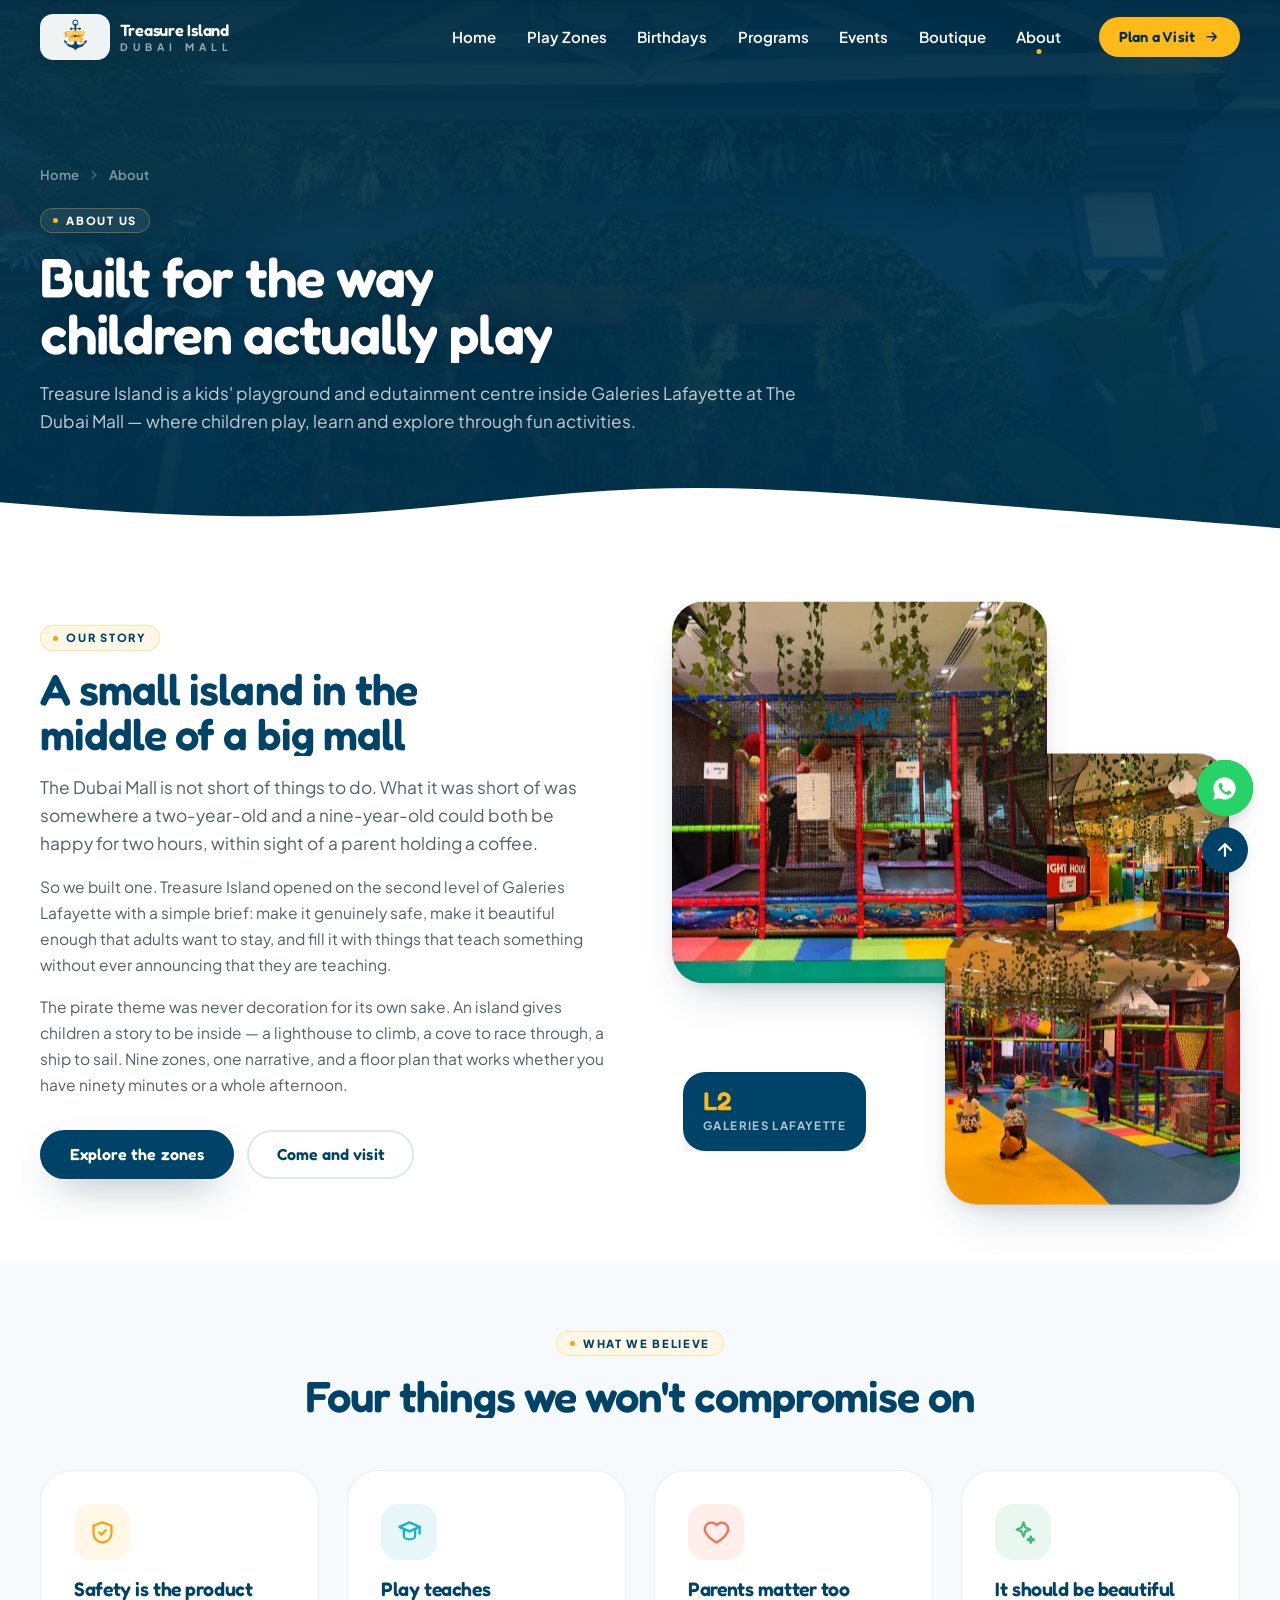
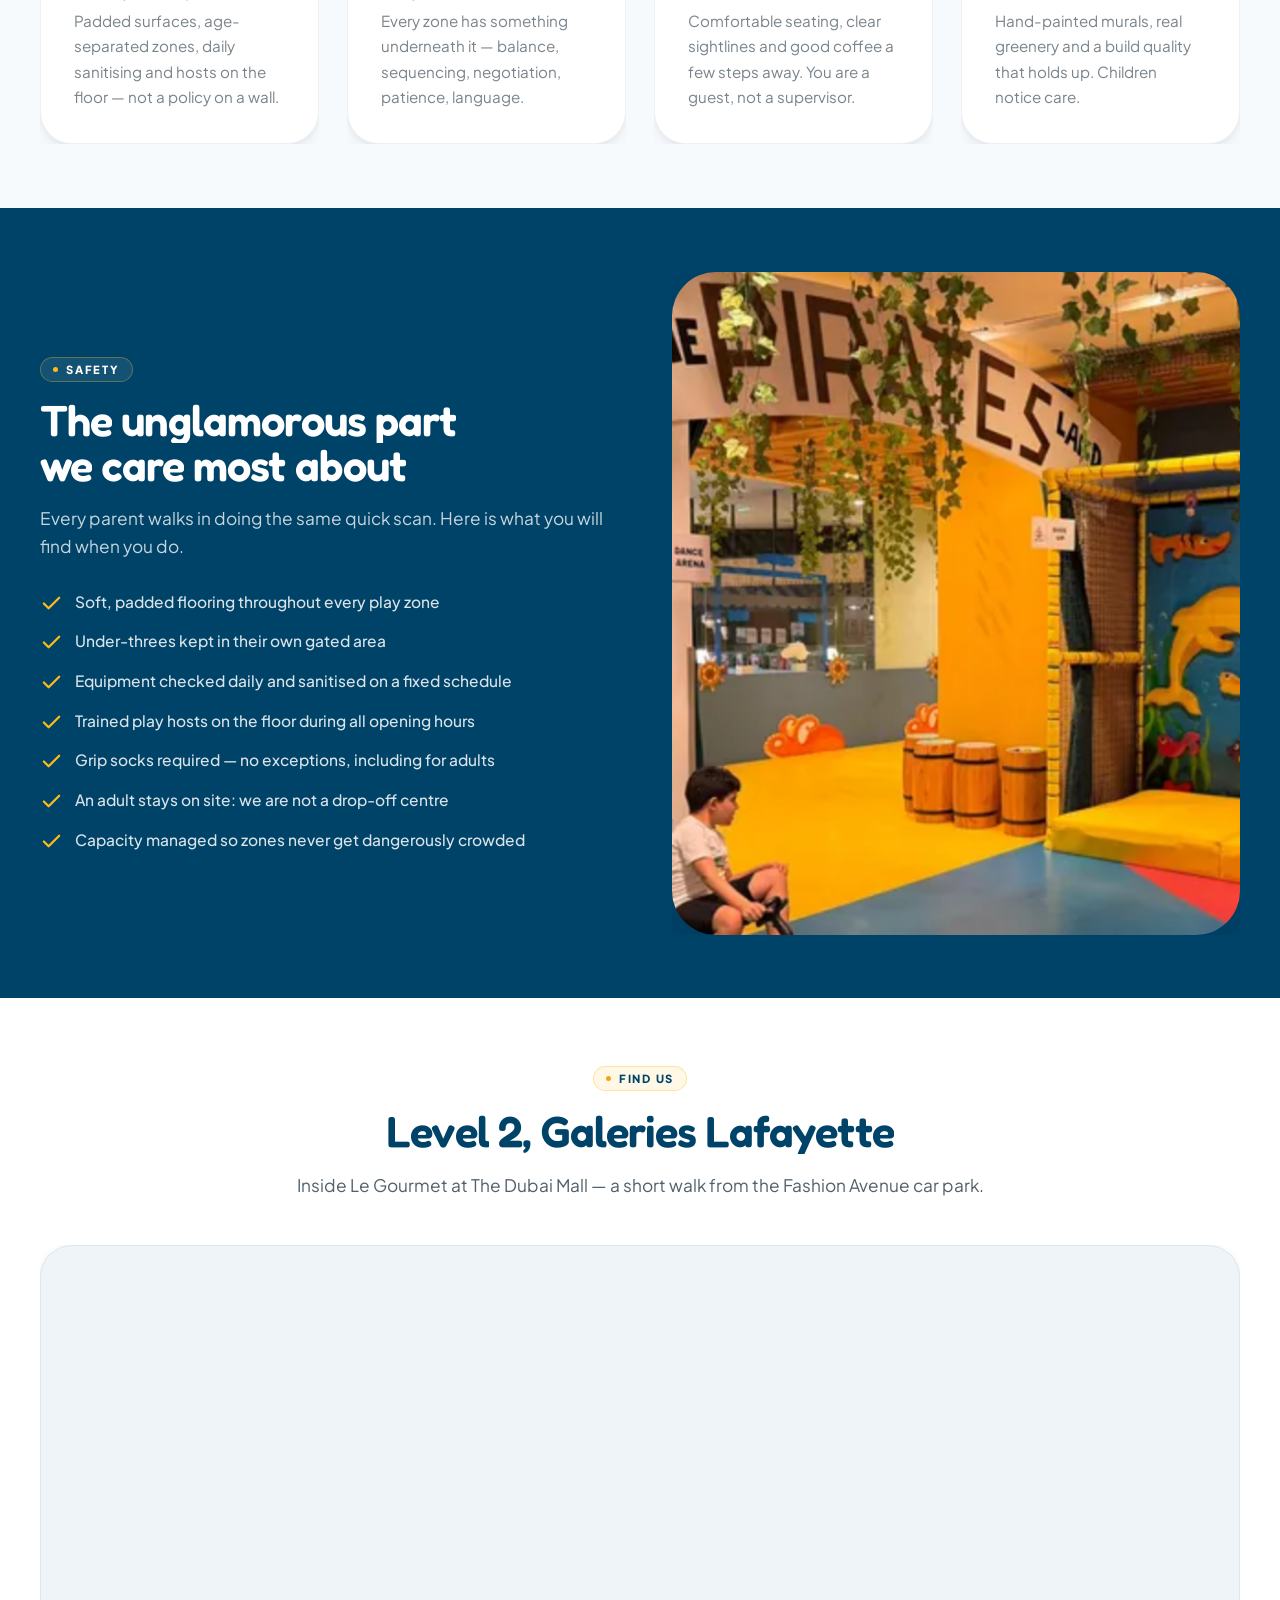
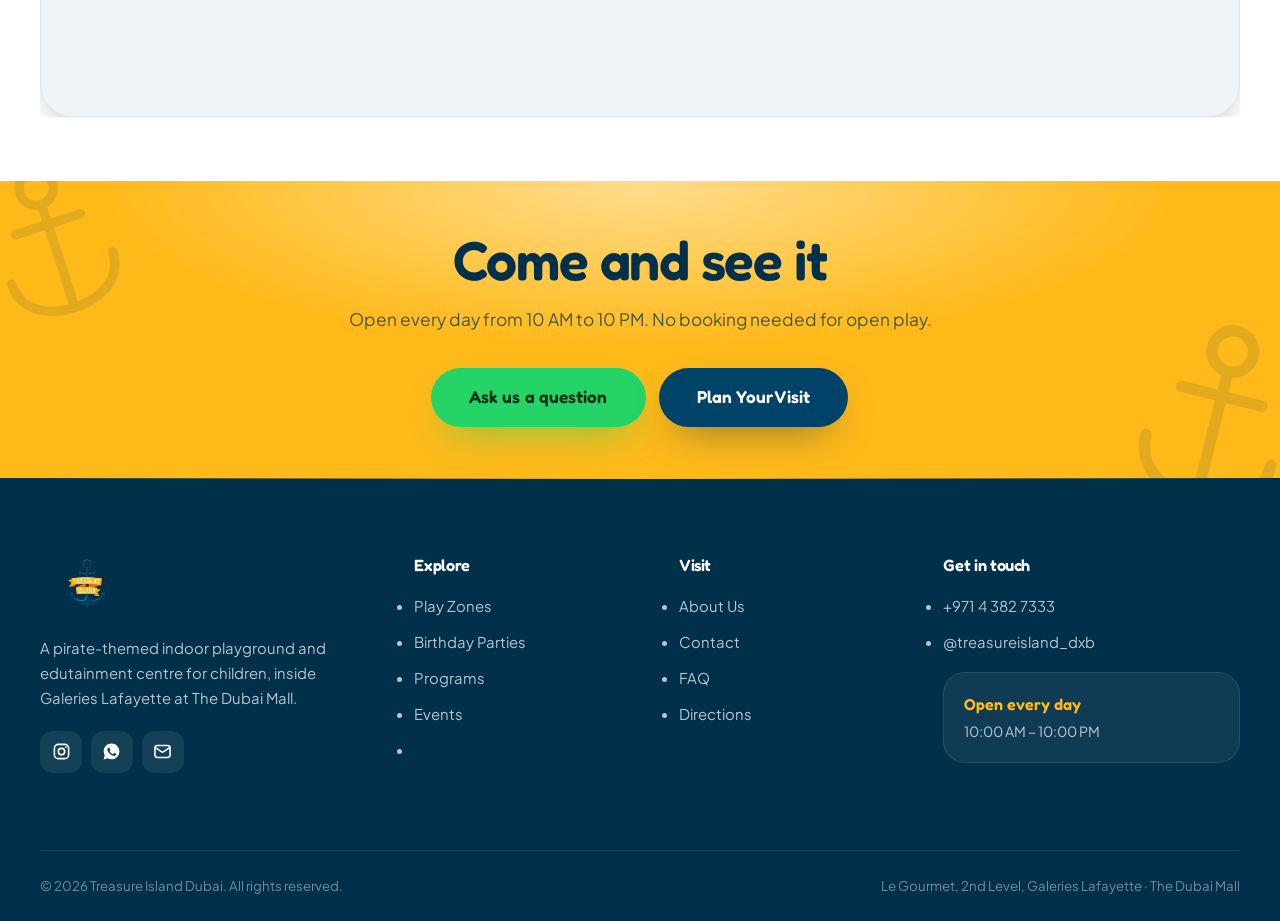
==== commit 1e0bb165: "Ask for price on every product, and make it a WhatsApp link All ten products on both the landing rai" ====
--- a/about.html
+++ b/about.html
@@ -31,7 +31,7 @@
 <link rel="preconnect" href="https://fonts.googleapis.com">
 <link rel="preconnect" href="https://fonts.gstatic.com" crossorigin>
 <link href="https://fonts.googleapis.com/css2?family=Fredoka:wght@400;500;600;700&family=Plus+Jakarta+Sans:wght@400;500;600;700;800&display=swap" rel="stylesheet">
-<link rel="stylesheet" href="assets/css/style.css?v=537271be">
+<link rel="stylesheet" href="assets/css/style.css?v=20284bcb">
 <script type="application/ld+json">
 {
  "@context": "https://schema.org",
--- a/assets/css/style.css
+++ b/assets/css/style.css
@@ -2112,3 +2112,19 @@
 @media(prefers-reduced-motion:reduce){.shop-rail{scroll-behavior:auto}}
 
 .rail-foot{margin-top:.4rem;display:flex;justify-content:center}
+
+/* "Ask for price" is now a link to WhatsApp, not a label */
+a.shop-price--ask{
+  display:inline-flex;align-items:center;gap:.32rem;
+  color:var(--navy);text-decoration:none;
+  border-bottom:1px dashed rgba(0,67,104,.35);
+  padding-bottom:1px;transition:color .25s var(--e-out),border-color .25s var(--e-out);
+}
+a.shop-price--ask::after{
+  content:"";width:5px;height:5px;flex:none;
+  border-top:1.6px solid currentColor;border-right:1.6px solid currentColor;
+  transform:rotate(45deg);opacity:.7;
+}
+a.shop-price--ask:hover,a.shop-price--ask:focus-visible{
+  color:var(--gold-600);border-bottom-color:var(--gold-600);
+}
